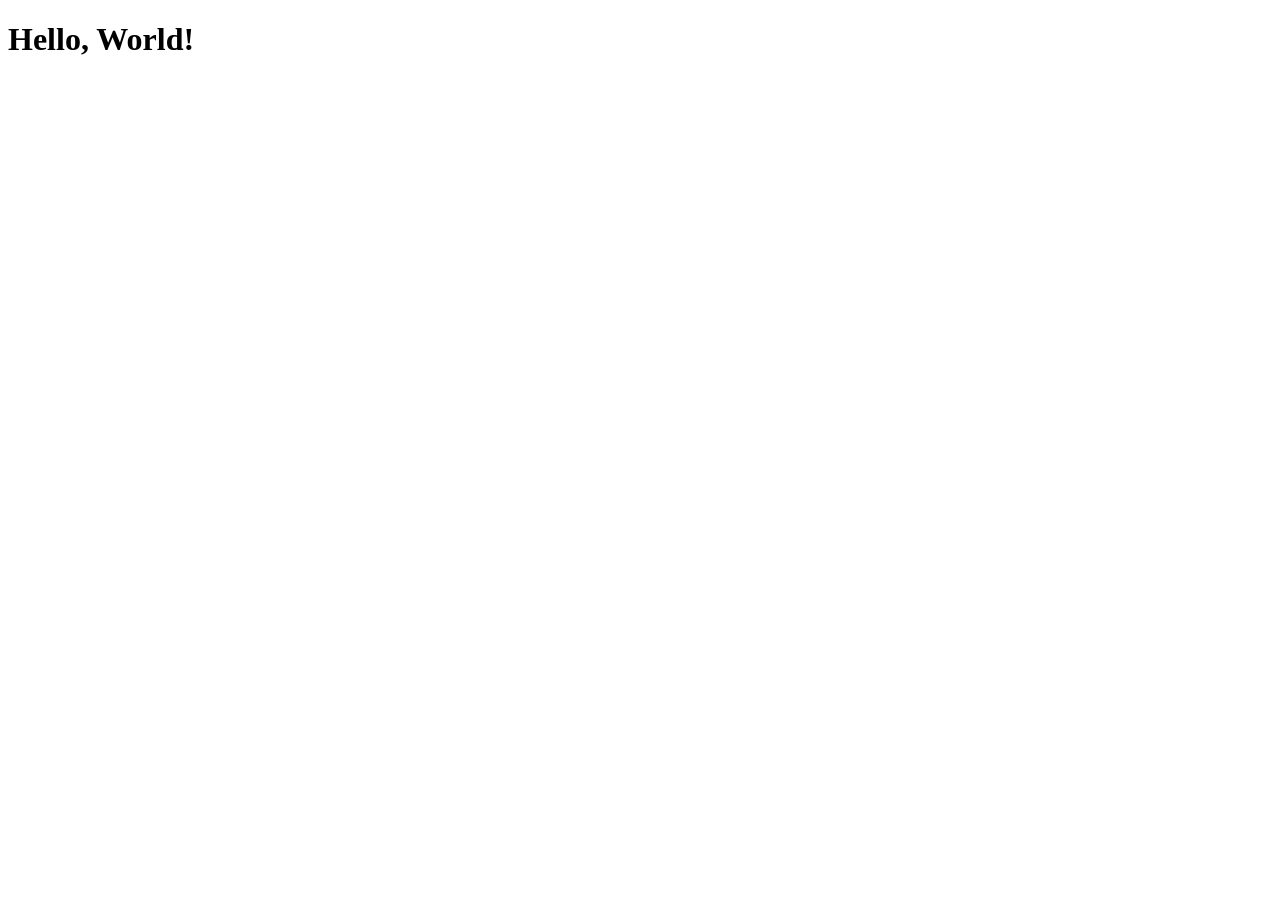
==== index.html @ 16a1fbdc "Create index.html" ====
<!DOCTYPE html>
<html lang="en">
<head>
    <meta charset="UTF-8">
    <meta name="viewport" content="width=device-width, initial-scale=1.0">
    <title>Hello World</title>
</head>
<body>
    <h1>Hello, World!</h1>
</body>
</html>
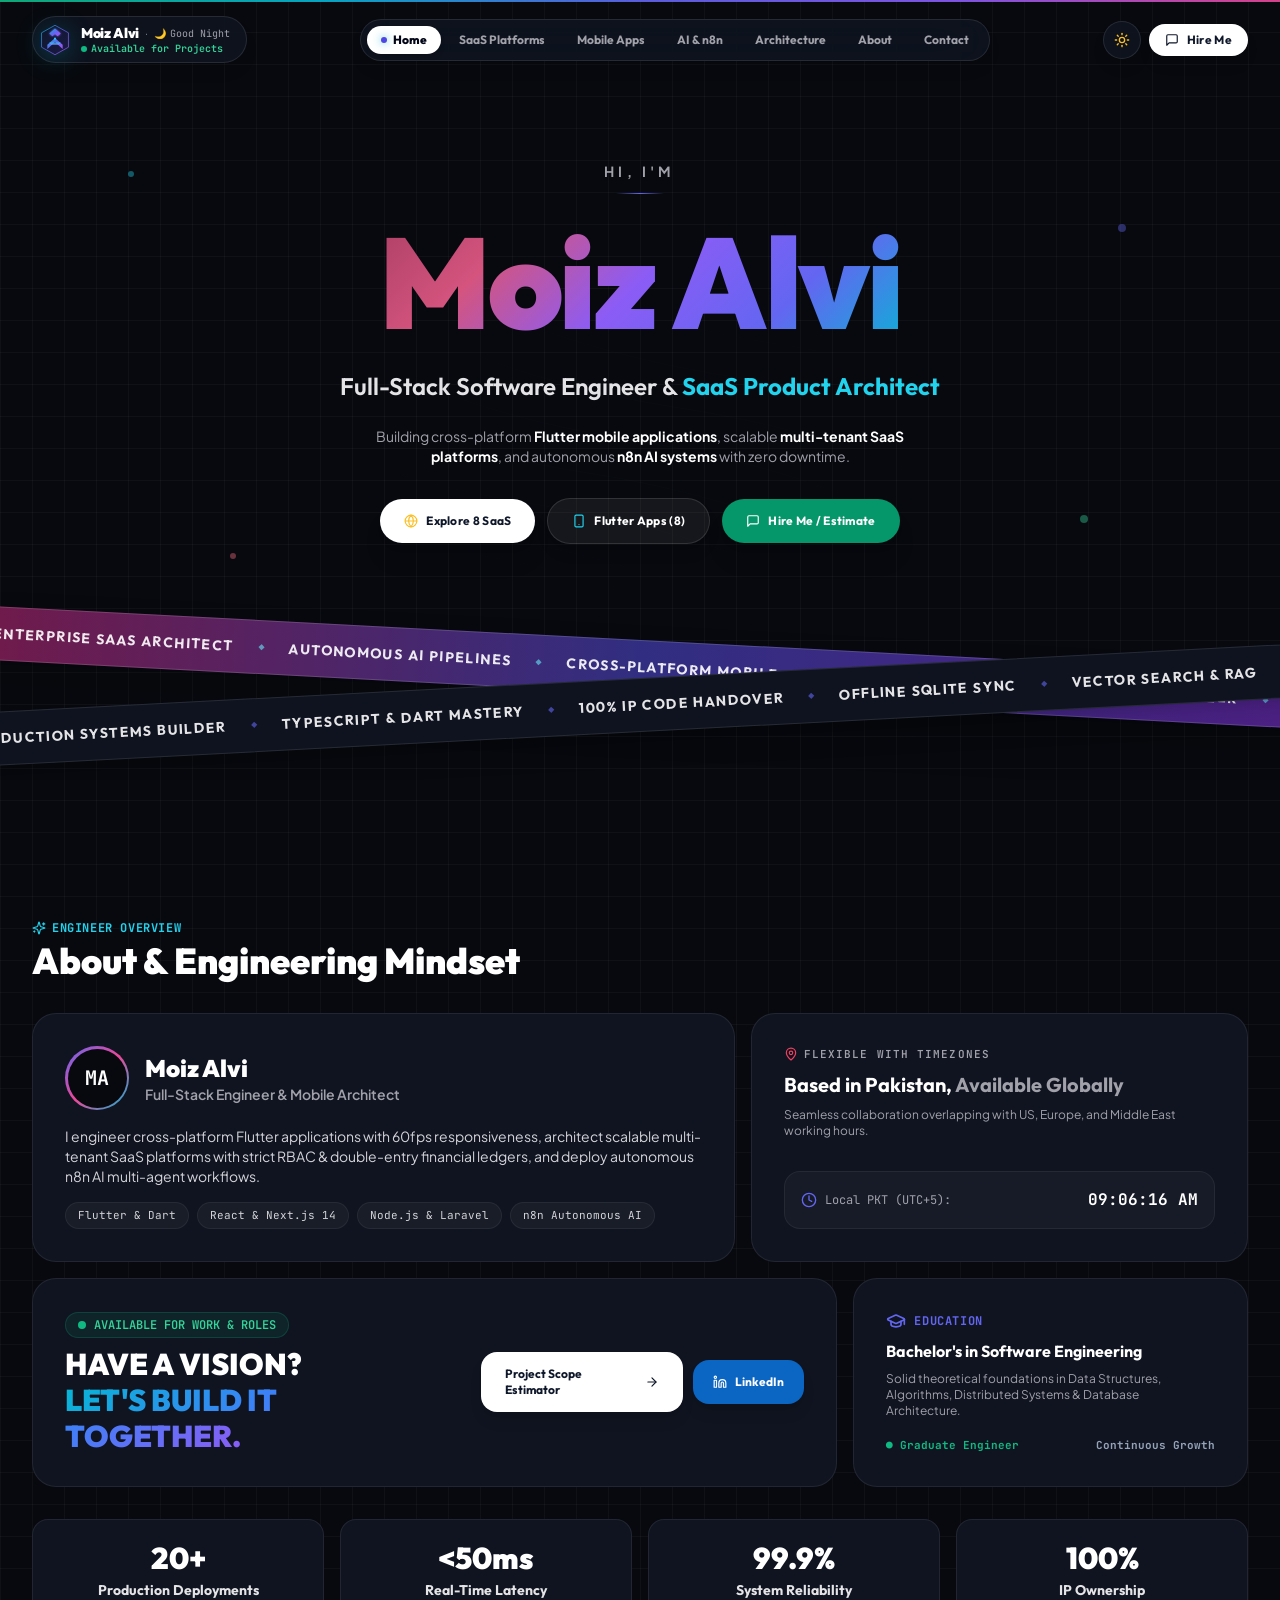
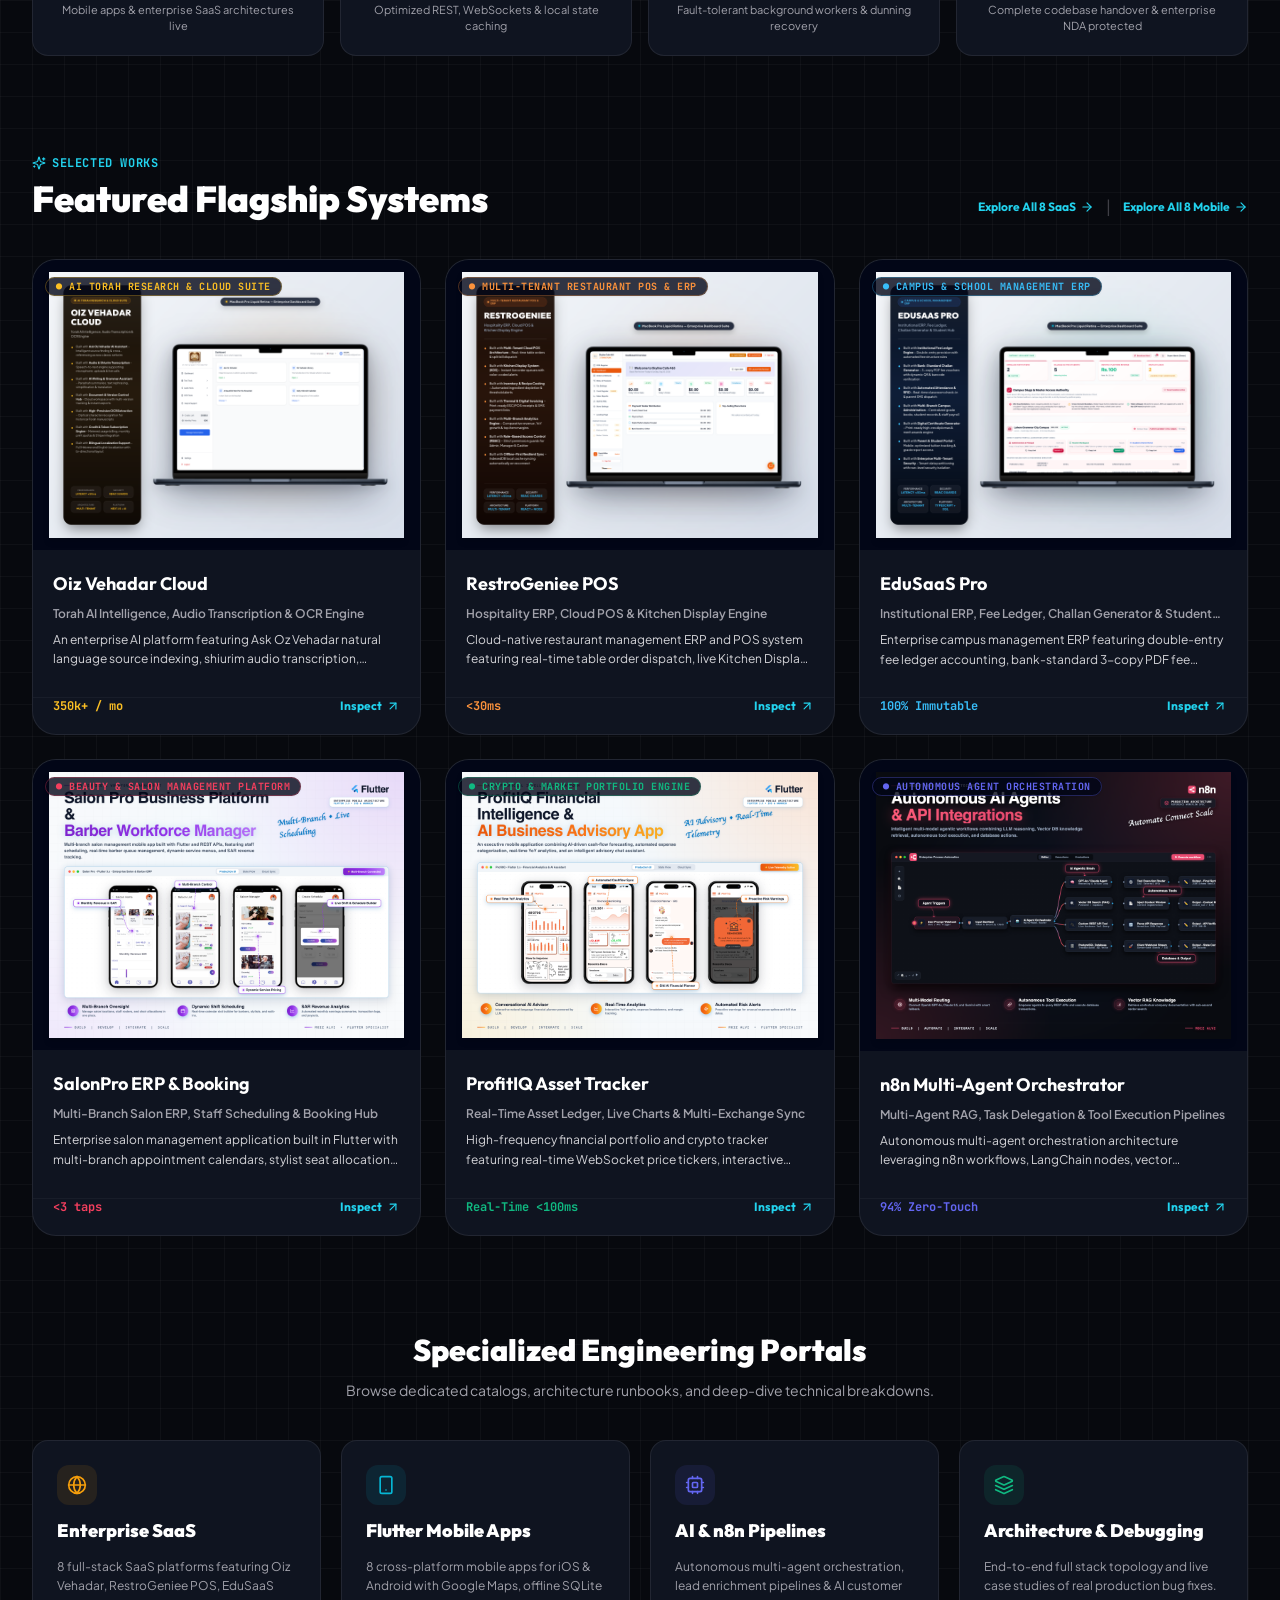
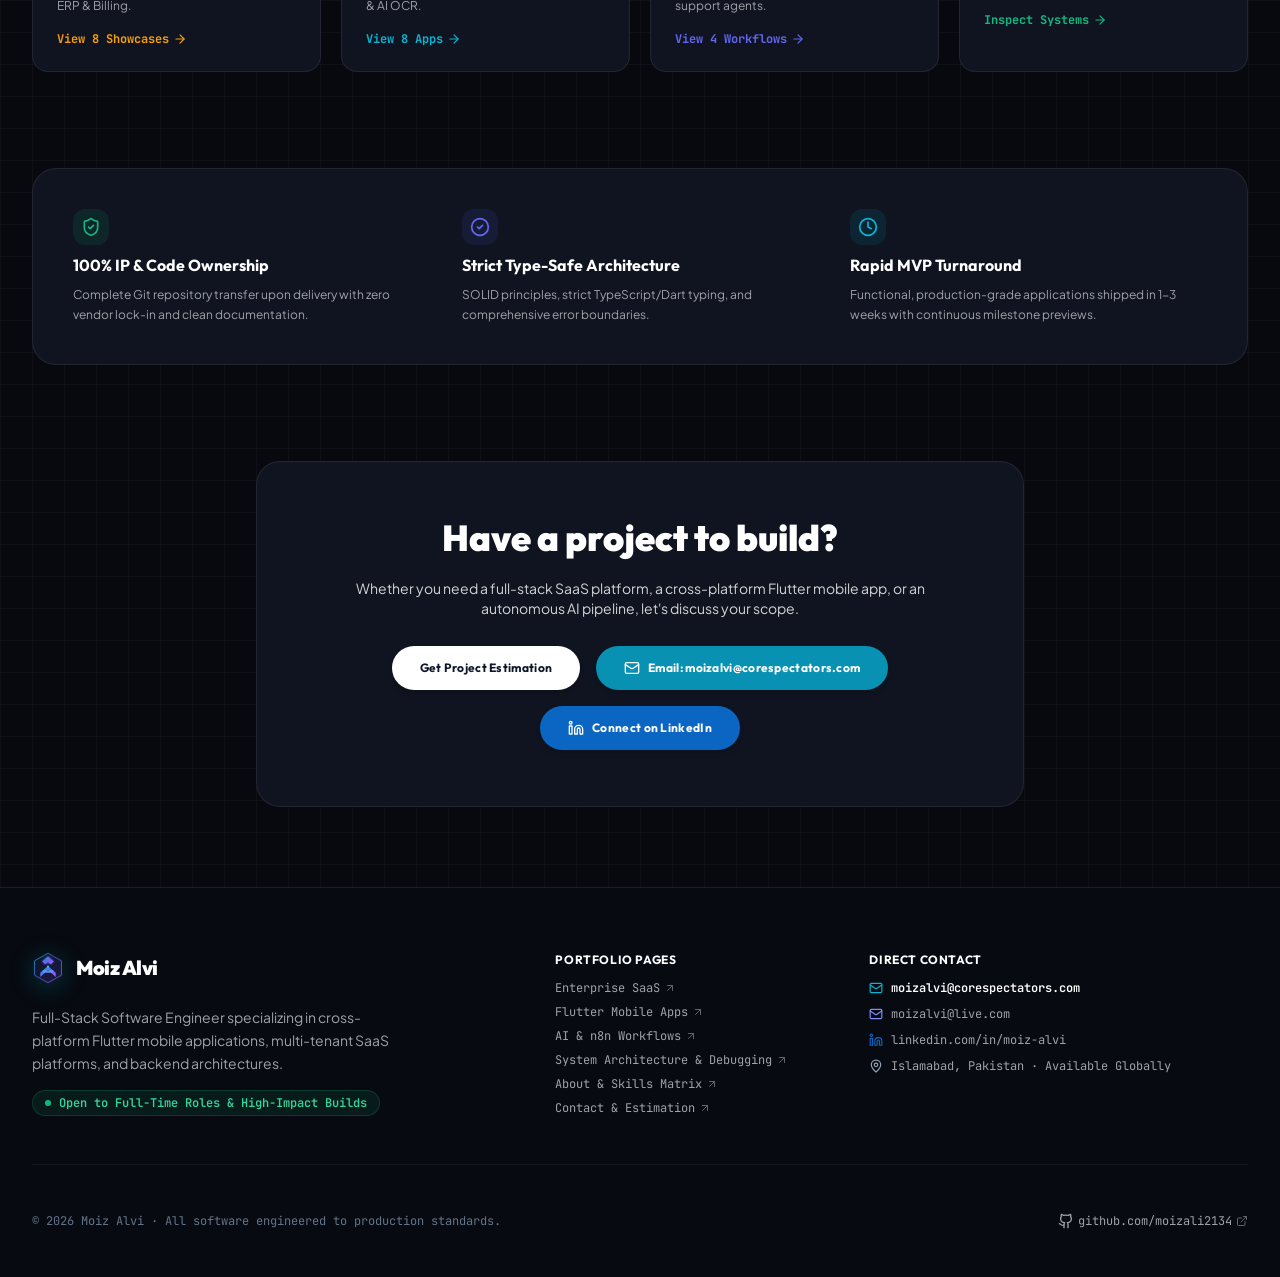
==== commit f0babe8e: "Add files via upload" ====
--- a/index.html
+++ b/index.html
@@ -1,11 +1,27 @@
 <!DOCTYPE html>
-<html lang="en">
-<head>
-    <meta charset="UTF-8">
-    <meta name="viewport" content="width=device-width, initial-scale=1.0">
-    <title>Hello World</title>
-</head>
-<body>
-    <h1>Hello, World!</h1>
-</body>
+<html lang="en" class="scroll-smooth dark">
+  <head>
+    <meta charset="UTF-8" />
+    <link rel="icon" type="image/svg+xml" href="/favicon.svg" />
+    <meta name="viewport" content="width=device-width, initial-scale=1.0" />
+    <title>Moiz Alvi | Full-Stack Software Engineer & SaaS Architect</title>
+    <meta name="description" content="Portfolio of Moiz Alvi - Full-Stack Software Engineer specializing in Flutter Mobile Apps, Enterprise SaaS Platforms, AI Workflow Automation (n8n), Backend APIs, and Cloud Infrastructure." />
+    <meta name="keywords" content="Moiz Alvi, Software Engineer, Flutter Developer, SaaS MVP Architect, Full Stack Developer, React, Node.js, PHP, Python, n8n Automation, Mobile App Developer" />
+    
+    <!-- Open Graph / Meta -->
+    <meta property="og:title" content="Moiz Alvi | Full-Stack Software Engineer & SaaS Architect" />
+    <meta property="og:description" content="Explore high-impact Mobile Apps (Flutter), Enterprise SaaS Platforms, and AI Autonomous Automation pipelines built with production precision." />
+    <meta property="og:type" content="website" />
+    <meta name="theme-color" content="#07090E" />
+
+    <!-- Google Fonts -->
+    <link rel="preconnect" href="https://fonts.googleapis.com">
+    <link rel="preconnect" href="https://fonts.gstatic.com" crossorigin>
+    <link href="https://fonts.googleapis.com/css2?family=Fira+Code:wght@400;500;600;700&family=Inter:wght@300;400;500;600;700;800&family=JetBrains+Mono:wght@400;500;600;700;800&family=Outfit:wght@500;600;700;800;900&family=Plus+Jakarta+Sans:wght@400;500;600;700;800;900&display=swap" rel="stylesheet">
+    <script type="module" crossorigin src="/assets/index-DcsoLvli.js"></script>
+    <link rel="stylesheet" crossorigin href="/assets/index-kCGsJyVf.css">
+  </head>
+  <body class="bg-slate-50 text-slate-900 dark:bg-[#07090E] dark:text-zinc-100 font-sans antialiased selection:bg-cyan-500 selection:text-white min-h-screen transition-colors duration-300">
+    <div id="root"></div>
+  </body>
 </html>
--- a/assets/index-kCGsJyVf.css
+++ b/assets/index-kCGsJyVf.css
@@ -0,0 +1 @@
+*,:before,:after{--tw-border-spacing-x: 0;--tw-border-spacing-y: 0;--tw-translate-x: 0;--tw-translate-y: 0;--tw-rotate: 0;--tw-skew-x: 0;--tw-skew-y: 0;--tw-scale-x: 1;--tw-scale-y: 1;--tw-pan-x: ;--tw-pan-y: ;--tw-pinch-zoom: ;--tw-scroll-snap-strictness: proximity;--tw-gradient-from-position: ;--tw-gradient-via-position: ;--tw-gradient-to-position: ;--tw-ordinal: ;--tw-slashed-zero: ;--tw-numeric-figure: ;--tw-numeric-spacing: ;--tw-numeric-fraction: ;--tw-ring-inset: ;--tw-ring-offset-width: 0px;--tw-ring-offset-color: #fff;--tw-ring-color: rgb(59 130 246 / .5);--tw-ring-offset-shadow: 0 0 #0000;--tw-ring-shadow: 0 0 #0000;--tw-shadow: 0 0 #0000;--tw-shadow-colored: 0 0 #0000;--tw-blur: ;--tw-brightness: ;--tw-contrast: ;--tw-grayscale: ;--tw-hue-rotate: ;--tw-invert: ;--tw-saturate: ;--tw-sepia: ;--tw-drop-shadow: ;--tw-backdrop-blur: ;--tw-backdrop-brightness: ;--tw-backdrop-contrast: ;--tw-backdrop-grayscale: ;--tw-backdrop-hue-rotate: ;--tw-backdrop-invert: ;--tw-backdrop-opacity: ;--tw-backdrop-saturate: ;--tw-backdrop-sepia: ;--tw-contain-size: ;--tw-contain-layout: ;--tw-contain-paint: ;--tw-contain-style: }::backdrop{--tw-border-spacing-x: 0;--tw-border-spacing-y: 0;--tw-translate-x: 0;--tw-translate-y: 0;--tw-rotate: 0;--tw-skew-x: 0;--tw-skew-y: 0;--tw-scale-x: 1;--tw-scale-y: 1;--tw-pan-x: ;--tw-pan-y: ;--tw-pinch-zoom: ;--tw-scroll-snap-strictness: proximity;--tw-gradient-from-position: ;--tw-gradient-via-position: ;--tw-gradient-to-position: ;--tw-ordinal: ;--tw-slashed-zero: ;--tw-numeric-figure: ;--tw-numeric-spacing: ;--tw-numeric-fraction: ;--tw-ring-inset: ;--tw-ring-offset-width: 0px;--tw-ring-offset-color: #fff;--tw-ring-color: rgb(59 130 246 / .5);--tw-ring-offset-shadow: 0 0 #0000;--tw-ring-shadow: 0 0 #0000;--tw-shadow: 0 0 #0000;--tw-shadow-colored: 0 0 #0000;--tw-blur: ;--tw-brightness: ;--tw-contrast: ;--tw-grayscale: ;--tw-hue-rotate: ;--tw-invert: ;--tw-saturate: ;--tw-sepia: ;--tw-drop-shadow: ;--tw-backdrop-blur: ;--tw-backdrop-brightness: ;--tw-backdrop-contrast: ;--tw-backdrop-grayscale: ;--tw-backdrop-hue-rotate: ;--tw-backdrop-invert: ;--tw-backdrop-opacity: ;--tw-backdrop-saturate: ;--tw-backdrop-sepia: ;--tw-contain-size: ;--tw-contain-layout: ;--tw-contain-paint: ;--tw-contain-style: }*,:before,:after{box-sizing:border-box;border-width:0;border-style:solid;border-color:#e5e7eb}:before,:after{--tw-content: ""}html,:host{line-height:1.5;-webkit-text-size-adjust:100%;-moz-tab-size:4;-o-tab-size:4;tab-size:4;font-family:Plus Jakarta Sans,Inter,system-ui,sans-serif;font-feature-settings:normal;font-variation-settings:normal;-webkit-tap-highlight-color:transparent}body{margin:0;line-height:inherit}hr{height:0;color:inherit;border-top-width:1px}abbr:where([title]){-webkit-text-decoration:underline dotted;text-decoration:underline dotted}h1,h2,h3,h4,h5,h6{font-size:inherit;font-weight:inherit}a{color:inherit;text-decoration:inherit}b,strong{font-weight:bolder}code,kbd,samp,pre{font-family:JetBrains Mono,Fira Code,Consolas,monospace;font-feature-settings:normal;font-variation-settings:normal;font-size:1em}small{font-size:80%}sub,sup{font-size:75%;line-height:0;position:relative;vertical-align:baseline}sub{bottom:-.25em}sup{top:-.5em}table{text-indent:0;border-color:inherit;border-collapse:collapse}button,input,optgroup,select,textarea{font-family:inherit;font-feature-settings:inherit;font-variation-settings:inherit;font-size:100%;font-weight:inherit;line-height:inherit;letter-spacing:inherit;color:inherit;margin:0;padding:0}button,select{text-transform:none}button,input:where([type=button]),input:where([type=reset]),input:where([type=submit]){-webkit-appearance:button;background-color:transparent;background-image:none}:-moz-focusring{outline:auto}:-moz-ui-invalid{box-shadow:none}progress{vertical-align:baseline}::-webkit-inner-spin-button,::-webkit-outer-spin-button{height:auto}[type=search]{-webkit-appearance:textfield;outline-offset:-2px}::-webkit-search-decoration{-webkit-appearance:none}::-webkit-file-upload-button{-webkit-appearance:button;font:inherit}summary{display:list-item}blockquote,dl,dd,h1,h2,h3,h4,h5,h6,hr,figure,p,pre{margin:0}fieldset{margin:0;padding:0}legend{padding:0}ol,ul,menu{list-style:none;margin:0;padding:0}dialog{padding:0}textarea{resize:vertical}input::-moz-placeholder,textarea::-moz-placeholder{opacity:1;color:#9ca3af}input::placeholder,textarea::placeholder{opacity:1;color:#9ca3af}button,[role=button]{cursor:pointer}:disabled{cursor:default}img,svg,video,canvas,audio,iframe,embed,object{display:block;vertical-align:middle}img,video{max-width:100%;height:auto}[hidden]:where(:not([hidden=until-found])){display:none}:root{--color-primary: #6366F1;--color-primary-rgb: 99, 102, 241;--color-accent-rose: #E11D48;--color-accent-cyan: #06B6D4;--color-card: #FFFFFF;--color-card-elevated: #F8FAFC;--color-border: rgba(15, 23, 42, .08);--color-text: #0F172A;--color-text-secondary: #64748B;--color-text-tertiary: #94A3B8}.dark{--color-primary: #818CF8;--color-primary-rgb: 129, 140, 248;--color-accent-rose: #FB7185;--color-accent-cyan: #38BDF8;--color-card: #0F1420;--color-card-elevated: #131929;--color-border: rgba(255, 255, 255, .08);--color-text: #F8FAFC;--color-text-secondary: #94A3B8;--color-text-tertiary: #64748B}body{overflow-x:hidden;--tw-bg-opacity: 1;background-color:rgb(7 9 14 / var(--tw-bg-opacity, 1));font-family:Plus Jakarta Sans,Inter,system-ui,sans-serif;--tw-text-opacity: 1;color:rgb(241 245 249 / var(--tw-text-opacity, 1));-webkit-font-smoothing:antialiased;-moz-osx-font-smoothing:grayscale}body *::-moz-selection{--tw-bg-opacity: 1;background-color:rgb(99 102 241 / var(--tw-bg-opacity, 1));--tw-text-opacity: 1;color:rgb(255 255 255 / var(--tw-text-opacity, 1))}body *::selection{--tw-bg-opacity: 1;background-color:rgb(99 102 241 / var(--tw-bg-opacity, 1));--tw-text-opacity: 1;color:rgb(255 255 255 / var(--tw-text-opacity, 1))}body::-moz-selection{--tw-bg-opacity: 1;background-color:rgb(99 102 241 / var(--tw-bg-opacity, 1));--tw-text-opacity: 1;color:rgb(255 255 255 / var(--tw-text-opacity, 1))}body::selection{--tw-bg-opacity: 1;background-color:rgb(99 102 241 / var(--tw-bg-opacity, 1));--tw-text-opacity: 1;color:rgb(255 255 255 / var(--tw-text-opacity, 1))}.pointer-events-none{pointer-events:none}.pointer-events-auto{pointer-events:auto}.fixed{position:fixed}.absolute{position:absolute}.relative{position:relative}.inset-0{top:0;right:0;bottom:0;left:0}.-bottom-2\.5{bottom:-.625rem}.-left-2{left:-.5rem}.-left-48{left:-12rem}.-right-2\.5{right:-.625rem}.-right-48{right:-12rem}.-top-2{top:-.5rem}.-top-24{top:-6rem}.bottom-0{bottom:0}.bottom-10{bottom:2.5rem}.bottom-20{bottom:5rem}.bottom-3\.5{bottom:.875rem}.bottom-4{bottom:1rem}.left-0{left:0}.left-1\/2{left:50%}.left-1\/3{left:33.333333%}.left-3{left:.75rem}.left-3\.5{left:.875rem}.right-0{right:0}.right-3\.5{right:.875rem}.right-4{right:1rem}.right-5{right:1.25rem}.top-0{top:0}.top-1\/2{top:50%}.top-1\/3{top:33.333333%}.top-1\/4{top:25%}.top-3{top:.75rem}.top-3\.5{top:.875rem}.top-5{top:1.25rem}.z-0{z-index:0}.z-10{z-index:10}.z-20{z-index:20}.z-30{z-index:30}.z-50{z-index:50}.z-\[9999\]{z-index:9999}.mx-auto{margin-left:auto;margin-right:auto}.my-0\.5{margin-top:.125rem;margin-bottom:.125rem}.my-auto{margin-top:auto;margin-bottom:auto}.-ml-\[20\%\]{margin-left:-20%}.-mt-0\.5{margin-top:-.125rem}.-mt-10{margin-top:-2.5rem}.-mt-4{margin-top:-1rem}.mb-0\.5{margin-bottom:.125rem}.mb-1{margin-bottom:.25rem}.mb-1\.5{margin-bottom:.375rem}.mb-10{margin-bottom:2.5rem}.mb-12{margin-bottom:3rem}.mb-14{margin-bottom:3.5rem}.mb-16{margin-bottom:4rem}.mb-2{margin-bottom:.5rem}.mb-3{margin-bottom:.75rem}.mb-4{margin-bottom:1rem}.mb-5{margin-bottom:1.25rem}.mb-6{margin-bottom:1.5rem}.mb-8{margin-bottom:2rem}.ml-1\.5{margin-left:.375rem}.ml-2{margin-left:.5rem}.ml-auto{margin-left:auto}.mt-0\.5{margin-top:.125rem}.mt-1{margin-top:.25rem}.mt-1\.5{margin-top:.375rem}.mt-12{margin-top:3rem}.mt-14{margin-top:3.5rem}.mt-16{margin-top:4rem}.mt-2{margin-top:.5rem}.mt-3{margin-top:.75rem}.mt-4{margin-top:1rem}.mt-6{margin-top:1.5rem}.mt-8{margin-top:2rem}.line-clamp-1{overflow:hidden;display:-webkit-box;-webkit-box-orient:vertical;-webkit-line-clamp:1}.line-clamp-2{overflow:hidden;display:-webkit-box;-webkit-box-orient:vertical;-webkit-line-clamp:2}.line-clamp-3{overflow:hidden;display:-webkit-box;-webkit-box-orient:vertical;-webkit-line-clamp:3}.block{display:block}.inline-block{display:inline-block}.flex{display:flex}.inline-flex{display:inline-flex}.table{display:table}.grid{display:grid}.hidden{display:none}.aspect-\[16\/10\]{aspect-ratio:16/10}.aspect-\[4\/3\]{aspect-ratio:4/3}.h-1\.5{height:.375rem}.h-10{height:2.5rem}.h-11{height:2.75rem}.h-12{height:3rem}.h-16{height:4rem}.h-2{height:.5rem}.h-2\.5{height:.625rem}.h-28{height:7rem}.h-3{height:.75rem}.h-3\.5{height:.875rem}.h-4{height:1rem}.h-5{height:1.25rem}.h-6{height:1.5rem}.h-8{height:2rem}.h-80{height:20rem}.h-9{height:2.25rem}.h-96{height:24rem}.h-\[1px\]{height:1px}.h-\[2\.5px\]{height:2.5px}.h-\[2px\]{height:2px}.h-\[3px\]{height:3px}.h-\[500px\]{height:500px}.h-\[700px\]{height:700px}.h-auto{height:auto}.h-full{height:100%}.h-px{height:1px}.max-h-\[460px\]{max-height:460px}.max-h-\[480px\]{max-height:480px}.max-h-\[90vh\]{max-height:90vh}.min-h-\[85vh\]{min-height:85vh}.min-h-\[90vh\]{min-height:90vh}.min-h-\[92vh\]{min-height:92vh}.min-h-screen{min-height:100vh}.w-1\.5{width:.375rem}.w-1\/2{width:50%}.w-10{width:2.5rem}.w-11{width:2.75rem}.w-12{width:3rem}.w-16{width:4rem}.w-2{width:.5rem}.w-2\.5{width:.625rem}.w-28{width:7rem}.w-3{width:.75rem}.w-3\.5{width:.875rem}.w-4{width:1rem}.w-5{width:1.25rem}.w-6{width:1.5rem}.w-8{width:2rem}.w-80{width:20rem}.w-9{width:2.25rem}.w-96{width:24rem}.w-\[140\%\]{width:140%}.w-\[1px\]{width:1px}.w-\[500px\]{width:500px}.w-\[700px\]{width:700px}.w-full{width:100%}.min-w-0{min-width:0px}.max-w-2xl{max-width:42rem}.max-w-3xl{max-width:48rem}.max-w-4xl{max-width:56rem}.max-w-5xl{max-width:64rem}.max-w-6xl{max-width:72rem}.max-w-7xl{max-width:80rem}.max-w-lg{max-width:32rem}.max-w-md{max-width:28rem}.max-w-sm{max-width:24rem}.max-w-xl{max-width:36rem}.flex-1{flex:1 1 0%}.shrink-0{flex-shrink:0}.origin-right{transform-origin:right}.-translate-x-1\/2{--tw-translate-x: -50%;transform:translate(var(--tw-translate-x),var(--tw-translate-y)) rotate(var(--tw-rotate)) skew(var(--tw-skew-x)) skewY(var(--tw-skew-y)) scaleX(var(--tw-scale-x)) scaleY(var(--tw-scale-y))}.-translate-y-1\/2{--tw-translate-y: -50%;transform:translate(var(--tw-translate-x),var(--tw-translate-y)) rotate(var(--tw-rotate)) skew(var(--tw-skew-x)) skewY(var(--tw-skew-y)) scaleX(var(--tw-scale-x)) scaleY(var(--tw-scale-y))}.-translate-y-full{--tw-translate-y: -100%;transform:translate(var(--tw-translate-x),var(--tw-translate-y)) rotate(var(--tw-rotate)) skew(var(--tw-skew-x)) skewY(var(--tw-skew-y)) scaleX(var(--tw-scale-x)) scaleY(var(--tw-scale-y))}.translate-x-1{--tw-translate-x: .25rem;transform:translate(var(--tw-translate-x),var(--tw-translate-y)) rotate(var(--tw-rotate)) skew(var(--tw-skew-x)) skewY(var(--tw-skew-y)) scaleX(var(--tw-scale-x)) scaleY(var(--tw-scale-y))}.translate-x-1\.5{--tw-translate-x: .375rem;transform:translate(var(--tw-translate-x),var(--tw-translate-y)) rotate(var(--tw-rotate)) skew(var(--tw-skew-x)) skewY(var(--tw-skew-y)) scaleX(var(--tw-scale-x)) scaleY(var(--tw-scale-y))}.translate-x-2{--tw-translate-x: .5rem;transform:translate(var(--tw-translate-x),var(--tw-translate-y)) rotate(var(--tw-rotate)) skew(var(--tw-skew-x)) skewY(var(--tw-skew-y)) scaleX(var(--tw-scale-x)) scaleY(var(--tw-scale-y))}.translate-y-0{--tw-translate-y: 0px;transform:translate(var(--tw-translate-x),var(--tw-translate-y)) rotate(var(--tw-rotate)) skew(var(--tw-skew-x)) skewY(var(--tw-skew-y)) scaleX(var(--tw-scale-x)) scaleY(var(--tw-scale-y))}.translate-y-2{--tw-translate-y: .5rem;transform:translate(var(--tw-translate-x),var(--tw-translate-y)) rotate(var(--tw-rotate)) skew(var(--tw-skew-x)) skewY(var(--tw-skew-y)) scaleX(var(--tw-scale-x)) scaleY(var(--tw-scale-y))}.-rotate-45{--tw-rotate: -45deg;transform:translate(var(--tw-translate-x),var(--tw-translate-y)) rotate(var(--tw-rotate)) skew(var(--tw-skew-x)) skewY(var(--tw-skew-y)) scaleX(var(--tw-scale-x)) scaleY(var(--tw-scale-y))}.-rotate-\[3deg\]{--tw-rotate: -3deg;transform:translate(var(--tw-translate-x),var(--tw-translate-y)) rotate(var(--tw-rotate)) skew(var(--tw-skew-x)) skewY(var(--tw-skew-y)) scaleX(var(--tw-scale-x)) scaleY(var(--tw-scale-y))}.rotate-45{--tw-rotate: 45deg;transform:translate(var(--tw-translate-x),var(--tw-translate-y)) rotate(var(--tw-rotate)) skew(var(--tw-skew-x)) skewY(var(--tw-skew-y)) scaleX(var(--tw-scale-x)) scaleY(var(--tw-scale-y))}.rotate-\[3deg\]{--tw-rotate: 3deg;transform:translate(var(--tw-translate-x),var(--tw-translate-y)) rotate(var(--tw-rotate)) skew(var(--tw-skew-x)) skewY(var(--tw-skew-y)) scaleX(var(--tw-scale-x)) scaleY(var(--tw-scale-y))}.-skew-x-12{--tw-skew-x: -12deg;transform:translate(var(--tw-translate-x),var(--tw-translate-y)) rotate(var(--tw-rotate)) skew(var(--tw-skew-x)) skewY(var(--tw-skew-y)) scaleX(var(--tw-scale-x)) scaleY(var(--tw-scale-y))}.scale-105{--tw-scale-x: 1.05;--tw-scale-y: 1.05;transform:translate(var(--tw-translate-x),var(--tw-translate-y)) rotate(var(--tw-rotate)) skew(var(--tw-skew-x)) skewY(var(--tw-skew-y)) scaleX(var(--tw-scale-x)) scaleY(var(--tw-scale-y))}.transform{transform:translate(var(--tw-translate-x),var(--tw-translate-y)) rotate(var(--tw-rotate)) skew(var(--tw-skew-x)) skewY(var(--tw-skew-y)) scaleX(var(--tw-scale-x)) scaleY(var(--tw-scale-y))}@keyframes float-slow{0%,to{transform:translateY(0) rotate(0)}50%{transform:translateY(-14px) rotate(1.5deg)}}.animate-float-slow{animation:float-slow 7s ease-in-out infinite}@keyframes ping{75%,to{transform:scale(2);opacity:0}}.animate-ping{animation:ping 1s cubic-bezier(0,0,.2,1) infinite}@keyframes pulse{50%{opacity:.5}}.animate-pulse{animation:pulse 2s cubic-bezier(.4,0,.6,1) infinite}@keyframes pulse-glow{0%{box-shadow:0 0 20px #06b6d426}to{box-shadow:0 0 45px #6366f173}}.animate-pulse-glow{animation:pulse-glow 4s infinite alternate}@keyframes spin{to{transform:rotate(360deg)}}.animate-spin{animation:spin 1s linear infinite}.cursor-pointer{cursor:pointer}.select-none{-webkit-user-select:none;-moz-user-select:none;user-select:none}.resize-none{resize:none}.grid-cols-1{grid-template-columns:repeat(1,minmax(0,1fr))}.grid-cols-2{grid-template-columns:repeat(2,minmax(0,1fr))}.grid-cols-3{grid-template-columns:repeat(3,minmax(0,1fr))}.flex-col{flex-direction:column}.flex-wrap{flex-wrap:wrap}.items-start{align-items:flex-start}.items-center{align-items:center}.items-stretch{align-items:stretch}.justify-center{justify-content:center}.justify-between{justify-content:space-between}.gap-1{gap:.25rem}.gap-1\.5{gap:.375rem}.gap-10{gap:2.5rem}.gap-12{gap:3rem}.gap-2{gap:.5rem}.gap-2\.5{gap:.625rem}.gap-3{gap:.75rem}.gap-3\.5{gap:.875rem}.gap-4{gap:1rem}.gap-5{gap:1.25rem}.gap-6{gap:1.5rem}.gap-8{gap:2rem}.space-y-1>:not([hidden])~:not([hidden]){--tw-space-y-reverse: 0;margin-top:calc(.25rem * calc(1 - var(--tw-space-y-reverse)));margin-bottom:calc(.25rem * var(--tw-space-y-reverse))}.space-y-1\.5>:not([hidden])~:not([hidden]){--tw-space-y-reverse: 0;margin-top:calc(.375rem * calc(1 - var(--tw-space-y-reverse)));margin-bottom:calc(.375rem * var(--tw-space-y-reverse))}.space-y-12>:not([hidden])~:not([hidden]){--tw-space-y-reverse: 0;margin-top:calc(3rem * calc(1 - var(--tw-space-y-reverse)));margin-bottom:calc(3rem * var(--tw-space-y-reverse))}.space-y-16>:not([hidden])~:not([hidden]){--tw-space-y-reverse: 0;margin-top:calc(4rem * calc(1 - var(--tw-space-y-reverse)));margin-bottom:calc(4rem * var(--tw-space-y-reverse))}.space-y-2>:not([hidden])~:not([hidden]){--tw-space-y-reverse: 0;margin-top:calc(.5rem * calc(1 - var(--tw-space-y-reverse)));margin-bottom:calc(.5rem * var(--tw-space-y-reverse))}.space-y-2\.5>:not([hidden])~:not([hidden]){--tw-space-y-reverse: 0;margin-top:calc(.625rem * calc(1 - var(--tw-space-y-reverse)));margin-bottom:calc(.625rem * var(--tw-space-y-reverse))}.space-y-20>:not([hidden])~:not([hidden]){--tw-space-y-reverse: 0;margin-top:calc(5rem * calc(1 - var(--tw-space-y-reverse)));margin-bottom:calc(5rem * var(--tw-space-y-reverse))}.space-y-24>:not([hidden])~:not([hidden]){--tw-space-y-reverse: 0;margin-top:calc(6rem * calc(1 - var(--tw-space-y-reverse)));margin-bottom:calc(6rem * var(--tw-space-y-reverse))}.space-y-3>:not([hidden])~:not([hidden]){--tw-space-y-reverse: 0;margin-top:calc(.75rem * calc(1 - var(--tw-space-y-reverse)));margin-bottom:calc(.75rem * var(--tw-space-y-reverse))}.space-y-3\.5>:not([hidden])~:not([hidden]){--tw-space-y-reverse: 0;margin-top:calc(.875rem * calc(1 - var(--tw-space-y-reverse)));margin-bottom:calc(.875rem * var(--tw-space-y-reverse))}.space-y-4>:not([hidden])~:not([hidden]){--tw-space-y-reverse: 0;margin-top:calc(1rem * calc(1 - var(--tw-space-y-reverse)));margin-bottom:calc(1rem * var(--tw-space-y-reverse))}.space-y-5>:not([hidden])~:not([hidden]){--tw-space-y-reverse: 0;margin-top:calc(1.25rem * calc(1 - var(--tw-space-y-reverse)));margin-bottom:calc(1.25rem * var(--tw-space-y-reverse))}.space-y-6>:not([hidden])~:not([hidden]){--tw-space-y-reverse: 0;margin-top:calc(1.5rem * calc(1 - var(--tw-space-y-reverse)));margin-bottom:calc(1.5rem * var(--tw-space-y-reverse))}.space-y-7>:not([hidden])~:not([hidden]){--tw-space-y-reverse: 0;margin-top:calc(1.75rem * calc(1 - var(--tw-space-y-reverse)));margin-bottom:calc(1.75rem * var(--tw-space-y-reverse))}.space-y-8>:not([hidden])~:not([hidden]){--tw-space-y-reverse: 0;margin-top:calc(2rem * calc(1 - var(--tw-space-y-reverse)));margin-bottom:calc(2rem * var(--tw-space-y-reverse))}.self-start{align-self:flex-start}.self-end{align-self:flex-end}.overflow-hidden{overflow:hidden}.overflow-x-auto{overflow-x:auto}.overflow-y-auto{overflow-y:auto}.scroll-smooth{scroll-behavior:smooth}.truncate{overflow:hidden;text-overflow:ellipsis;white-space:nowrap}.whitespace-nowrap{white-space:nowrap}.rounded{border-radius:.25rem}.rounded-2xl{border-radius:1rem}.rounded-3xl{border-radius:1.5rem}.rounded-full{border-radius:9999px}.rounded-lg{border-radius:.5rem}.rounded-md{border-radius:.375rem}.rounded-xl{border-radius:.75rem}.border{border-width:1px}.border-2{border-width:2px}.border-y{border-top-width:1px;border-bottom-width:1px}.border-b{border-bottom-width:1px}.border-l-4{border-left-width:4px}.border-t{border-top-width:1px}.border-t-4{border-top-width:4px}.border-\[\#0A66C2\]\/20{border-color:#0a66c233}.border-amber-200{--tw-border-opacity: 1;border-color:rgb(253 230 138 / var(--tw-border-opacity, 1))}.border-amber-500{--tw-border-opacity: 1;border-color:rgb(245 158 11 / var(--tw-border-opacity, 1))}.border-amber-500\/20{border-color:#f59e0b33}.border-amber-500\/30{border-color:#f59e0b4d}.border-blue-500\/40{border-color:#3b82f666}.border-cyan-300{--tw-border-opacity: 1;border-color:rgb(103 232 249 / var(--tw-border-opacity, 1))}.border-cyan-400{--tw-border-opacity: 1;border-color:rgb(34 211 238 / var(--tw-border-opacity, 1))}.border-cyan-400\/50{border-color:#22d3ee80}.border-cyan-400\/60{border-color:#22d3ee99}.border-cyan-500{--tw-border-opacity: 1;border-color:rgb(6 182 212 / var(--tw-border-opacity, 1))}.border-cyan-500\/20{border-color:#06b6d433}.border-cyan-500\/30{border-color:#06b6d44d}.border-cyan-500\/40{border-color:#06b6d466}.border-cyan-500\/50{border-color:#06b6d480}.border-cyan-600\/50{border-color:#0891b280}.border-emerald-200{--tw-border-opacity: 1;border-color:rgb(167 243 208 / var(--tw-border-opacity, 1))}.border-emerald-200\/80{border-color:#a7f3d0cc}.border-emerald-300{--tw-border-opacity: 1;border-color:rgb(110 231 183 / var(--tw-border-opacity, 1))}.border-emerald-300\/80{border-color:#6ee7b7cc}.border-emerald-500{--tw-border-opacity: 1;border-color:rgb(16 185 129 / var(--tw-border-opacity, 1))}.border-emerald-500\/20{border-color:#10b98133}.border-emerald-500\/25{border-color:#10b98140}.border-emerald-500\/30{border-color:#10b9814d}.border-emerald-500\/40{border-color:#10b98166}.border-gray-800{--tw-border-opacity: 1;border-color:rgb(31 41 55 / var(--tw-border-opacity, 1))}.border-gray-800\/60{border-color:#1f293799}.border-gray-800\/80{border-color:#1f2937cc}.border-indigo-100{--tw-border-opacity: 1;border-color:rgb(224 231 255 / var(--tw-border-opacity, 1))}.border-indigo-200{--tw-border-opacity: 1;border-color:rgb(199 210 254 / var(--tw-border-opacity, 1))}.border-indigo-200\/80{border-color:#c7d2fecc}.border-indigo-500{--tw-border-opacity: 1;border-color:rgb(99 102 241 / var(--tw-border-opacity, 1))}.border-indigo-500\/20{border-color:#6366f133}.border-indigo-500\/30{border-color:#6366f14d}.border-indigo-500\/60{border-color:#6366f199}.border-indigo-600{--tw-border-opacity: 1;border-color:rgb(79 70 229 / var(--tw-border-opacity, 1))}.border-purple-500\/30{border-color:#a855f74d}.border-purple-500\/40{border-color:#a855f766}.border-purple-800{--tw-border-opacity: 1;border-color:rgb(107 33 168 / var(--tw-border-opacity, 1))}.border-red-200{--tw-border-opacity: 1;border-color:rgb(254 202 202 / var(--tw-border-opacity, 1))}.border-rose-500{--tw-border-opacity: 1;border-color:rgb(244 63 94 / var(--tw-border-opacity, 1))}.border-rose-500\/20{border-color:#f43f5e33}.border-rose-500\/25{border-color:#f43f5e40}.border-rose-500\/30{border-color:#f43f5e4d}.border-slate-100{--tw-border-opacity: 1;border-color:rgb(241 245 249 / var(--tw-border-opacity, 1))}.border-slate-200{--tw-border-opacity: 1;border-color:rgb(226 232 240 / var(--tw-border-opacity, 1))}.border-slate-200\/60{border-color:#e2e8f099}.border-slate-200\/80{border-color:#e2e8f0cc}.border-slate-200\/90{border-color:#e2e8f0e6}.border-slate-300{--tw-border-opacity: 1;border-color:rgb(203 213 225 / var(--tw-border-opacity, 1))}.border-slate-300\/80{border-color:#cbd5e1cc}.border-slate-700{--tw-border-opacity: 1;border-color:rgb(51 65 85 / var(--tw-border-opacity, 1))}.border-slate-700\/60{border-color:#33415599}.border-transparent{border-color:transparent}.border-white{--tw-border-opacity: 1;border-color:rgb(255 255 255 / var(--tw-border-opacity, 1))}.border-white\/15{border-color:#ffffff26}.border-white\/20{border-color:#fff3}.border-white\/\[0\.06\]{border-color:#ffffff0f}.border-white\/\[0\.08\]{border-color:#ffffff14}.border-white\/\[0\.1\]{border-color:#ffffff1a}.border-zinc-800{--tw-border-opacity: 1;border-color:rgb(39 39 42 / var(--tw-border-opacity, 1))}.border-l-indigo-600{--tw-border-opacity: 1;border-left-color:rgb(79 70 229 / var(--tw-border-opacity, 1))}.border-t-transparent{border-top-color:transparent}.bg-\[\#06080E\]{--tw-bg-opacity: 1;background-color:rgb(6 8 14 / var(--tw-bg-opacity, 1))}.bg-\[\#080B14\]\/90{background-color:#080b14e6}.bg-\[\#0A0E1A\]{--tw-bg-opacity: 1;background-color:rgb(10 14 26 / var(--tw-bg-opacity, 1))}.bg-\[\#0A66C2\]{--tw-bg-opacity: 1;background-color:rgb(10 102 194 / var(--tw-bg-opacity, 1))}.bg-\[\#0A66C2\]\/10{background-color:#0a66c21a}.bg-\[\#0b0f19\]{--tw-bg-opacity: 1;background-color:rgb(11 15 25 / var(--tw-bg-opacity, 1))}.bg-\[\#0b0f19\]\/90{background-color:#0b0f19e6}.bg-\[\#0b0f19\]\/95{background-color:#0b0f19f2}.bg-\[\#F8FAFC\]{--tw-bg-opacity: 1;background-color:rgb(248 250 252 / var(--tw-bg-opacity, 1))}.bg-amber-400{--tw-bg-opacity: 1;background-color:rgb(251 191 36 / var(--tw-bg-opacity, 1))}.bg-amber-50{--tw-bg-opacity: 1;background-color:rgb(255 251 235 / var(--tw-bg-opacity, 1))}.bg-amber-500\/10{background-color:#f59e0b1a}.bg-amber-500\/80{background-color:#f59e0bcc}.bg-amber-950\/60{background-color:#451a0399}.bg-blue-500\/20{background-color:#3b82f633}.bg-cyan-100{--tw-bg-opacity: 1;background-color:rgb(207 250 254 / var(--tw-bg-opacity, 1))}.bg-cyan-400{--tw-bg-opacity: 1;background-color:rgb(34 211 238 / var(--tw-bg-opacity, 1))}.bg-cyan-400\/40{background-color:#22d3ee66}.bg-cyan-400\/60{background-color:#22d3ee99}.bg-cyan-50{--tw-bg-opacity: 1;background-color:rgb(236 254 255 / var(--tw-bg-opacity, 1))}.bg-cyan-50\/90{background-color:#ecfeffe6}.bg-cyan-500{--tw-bg-opacity: 1;background-color:rgb(6 182 212 / var(--tw-bg-opacity, 1))}.bg-cyan-500\/10{background-color:#06b6d41a}.bg-cyan-500\/15{background-color:#06b6d426}.bg-cyan-500\/20{background-color:#06b6d433}.bg-cyan-600{--tw-bg-opacity: 1;background-color:rgb(8 145 178 / var(--tw-bg-opacity, 1))}.bg-cyan-950\/60{background-color:#08334499}.bg-emerald-100{--tw-bg-opacity: 1;background-color:rgb(209 250 229 / var(--tw-bg-opacity, 1))}.bg-emerald-400{--tw-bg-opacity: 1;background-color:rgb(52 211 153 / var(--tw-bg-opacity, 1))}.bg-emerald-400\/40{background-color:#34d39966}.bg-emerald-50{--tw-bg-opacity: 1;background-color:rgb(236 253 245 / var(--tw-bg-opacity, 1))}.bg-emerald-50\/5{background-color:#ecfdf50d}.bg-emerald-50\/60{background-color:#ecfdf599}.bg-emerald-500{--tw-bg-opacity: 1;background-color:rgb(16 185 129 / var(--tw-bg-opacity, 1))}.bg-emerald-500\/10{background-color:#10b9811a}.bg-emerald-500\/15{background-color:#10b98126}.bg-emerald-500\/80{background-color:#10b981cc}.bg-emerald-600{--tw-bg-opacity: 1;background-color:rgb(5 150 105 / var(--tw-bg-opacity, 1))}.bg-emerald-950\/60{background-color:#022c2299}.bg-gray-900{--tw-bg-opacity: 1;background-color:rgb(17 24 39 / var(--tw-bg-opacity, 1))}.bg-gray-950{--tw-bg-opacity: 1;background-color:rgb(3 7 18 / var(--tw-bg-opacity, 1))}.bg-indigo-400{--tw-bg-opacity: 1;background-color:rgb(129 140 248 / var(--tw-bg-opacity, 1))}.bg-indigo-50{--tw-bg-opacity: 1;background-color:rgb(238 242 255 / var(--tw-bg-opacity, 1))}.bg-indigo-500{--tw-bg-opacity: 1;background-color:rgb(99 102 241 / var(--tw-bg-opacity, 1))}.bg-indigo-500\/10{background-color:#6366f11a}.bg-indigo-500\/15{background-color:#6366f126}.bg-indigo-500\/40{background-color:#6366f166}.bg-indigo-600{--tw-bg-opacity: 1;background-color:rgb(79 70 229 / var(--tw-bg-opacity, 1))}.bg-purple-400{--tw-bg-opacity: 1;background-color:rgb(192 132 252 / var(--tw-bg-opacity, 1))}.bg-purple-50{--tw-bg-opacity: 1;background-color:rgb(250 245 255 / var(--tw-bg-opacity, 1))}.bg-purple-500\/10{background-color:#a855f71a}.bg-purple-500\/20{background-color:#a855f733}.bg-purple-600{--tw-bg-opacity: 1;background-color:rgb(147 51 234 / var(--tw-bg-opacity, 1))}.bg-purple-950\/60{background-color:#3b076499}.bg-purple-950\/80{background-color:#3b0764cc}.bg-red-100{--tw-bg-opacity: 1;background-color:rgb(254 226 226 / var(--tw-bg-opacity, 1))}.bg-red-50{--tw-bg-opacity: 1;background-color:rgb(254 242 242 / var(--tw-bg-opacity, 1))}.bg-rose-400\/40{background-color:#fb718566}.bg-rose-500\/10{background-color:#f43f5e1a}.bg-rose-500\/80{background-color:#f43f5ecc}.bg-slate-100{--tw-bg-opacity: 1;background-color:rgb(241 245 249 / var(--tw-bg-opacity, 1))}.bg-slate-100\/50{background-color:#f1f5f980}.bg-slate-100\/60{background-color:#f1f5f999}.bg-slate-100\/70{background-color:#f1f5f9b3}.bg-slate-100\/90{background-color:#f1f5f9e6}.bg-slate-200{--tw-bg-opacity: 1;background-color:rgb(226 232 240 / var(--tw-bg-opacity, 1))}.bg-slate-200\/80{background-color:#e2e8f0cc}.bg-slate-50{--tw-bg-opacity: 1;background-color:rgb(248 250 252 / var(--tw-bg-opacity, 1))}.bg-slate-50\/50{background-color:#f8fafc80}.bg-slate-50\/70{background-color:#f8fafcb3}.bg-slate-800{--tw-bg-opacity: 1;background-color:rgb(30 41 59 / var(--tw-bg-opacity, 1))}.bg-slate-900{--tw-bg-opacity: 1;background-color:rgb(15 23 42 / var(--tw-bg-opacity, 1))}.bg-slate-900\/40{background-color:#0f172a66}.bg-slate-900\/60{background-color:#0f172a99}.bg-slate-900\/90{background-color:#0f172ae6}.bg-slate-950{--tw-bg-opacity: 1;background-color:rgb(2 6 23 / var(--tw-bg-opacity, 1))}.bg-slate-950\/60{background-color:#02061799}.bg-slate-950\/70{background-color:#020617b3}.bg-slate-950\/80{background-color:#020617cc}.bg-slate-950\/85{background-color:#020617d9}.bg-white{--tw-bg-opacity: 1;background-color:rgb(255 255 255 / var(--tw-bg-opacity, 1))}.bg-white\/60{background-color:#fff9}.bg-white\/80{background-color:#fffc}.bg-white\/85{background-color:#ffffffd9}.bg-white\/90{background-color:#ffffffe6}.bg-white\/95{background-color:#fffffff2}.bg-white\/\[0\.06\]{background-color:#ffffff0f}.bg-gradient-to-b{background-image:linear-gradient(to bottom,var(--tw-gradient-stops))}.bg-gradient-to-r{background-image:linear-gradient(to right,var(--tw-gradient-stops))}.bg-gradient-to-tr{background-image:linear-gradient(to top right,var(--tw-gradient-stops))}.from-amber-500{--tw-gradient-from: #f59e0b var(--tw-gradient-from-position);--tw-gradient-to: rgb(245 158 11 / 0) var(--tw-gradient-to-position);--tw-gradient-stops: var(--tw-gradient-from), var(--tw-gradient-to)}.from-cyan-500{--tw-gradient-from: #06b6d4 var(--tw-gradient-from-position);--tw-gradient-to: rgb(6 182 212 / 0) var(--tw-gradient-to-position);--tw-gradient-stops: var(--tw-gradient-from), var(--tw-gradient-to)}.from-emerald-600{--tw-gradient-from: #059669 var(--tw-gradient-from-position);--tw-gradient-to: rgb(5 150 105 / 0) var(--tw-gradient-to-position);--tw-gradient-stops: var(--tw-gradient-from), var(--tw-gradient-to)}.from-indigo-200\/40{--tw-gradient-from: rgb(199 210 254 / .4) var(--tw-gradient-from-position);--tw-gradient-to: rgb(199 210 254 / 0) var(--tw-gradient-to-position);--tw-gradient-stops: var(--tw-gradient-from), var(--tw-gradient-to)}.from-indigo-500{--tw-gradient-from: #6366f1 var(--tw-gradient-from-position);--tw-gradient-to: rgb(99 102 241 / 0) var(--tw-gradient-to-position);--tw-gradient-stops: var(--tw-gradient-from), var(--tw-gradient-to)}.from-indigo-600{--tw-gradient-from: #4f46e5 var(--tw-gradient-from-position);--tw-gradient-to: rgb(79 70 229 / 0) var(--tw-gradient-to-position);--tw-gradient-stops: var(--tw-gradient-from), var(--tw-gradient-to)}.from-indigo-600\/15{--tw-gradient-from: rgb(79 70 229 / .15) var(--tw-gradient-from-position);--tw-gradient-to: rgb(79 70 229 / 0) var(--tw-gradient-to-position);--tw-gradient-stops: var(--tw-gradient-from), var(--tw-gradient-to)}.from-purple-500{--tw-gradient-from: #a855f7 var(--tw-gradient-from-position);--tw-gradient-to: rgb(168 85 247 / 0) var(--tw-gradient-to-position);--tw-gradient-stops: var(--tw-gradient-from), var(--tw-gradient-to)}.from-rose-900{--tw-gradient-from: #881337 var(--tw-gradient-from-position);--tw-gradient-to: rgb(136 19 55 / 0) var(--tw-gradient-to-position);--tw-gradient-stops: var(--tw-gradient-from), var(--tw-gradient-to)}.from-transparent{--tw-gradient-from: transparent var(--tw-gradient-from-position);--tw-gradient-to: rgb(0 0 0 / 0) var(--tw-gradient-to-position);--tw-gradient-stops: var(--tw-gradient-from), var(--tw-gradient-to)}.via-blue-600{--tw-gradient-to: rgb(37 99 235 / 0) var(--tw-gradient-to-position);--tw-gradient-stops: var(--tw-gradient-from), #2563eb var(--tw-gradient-via-position), var(--tw-gradient-to)}.via-cyan-400{--tw-gradient-to: rgb(34 211 238 / 0) var(--tw-gradient-to-position);--tw-gradient-stops: var(--tw-gradient-from), #22d3ee var(--tw-gradient-via-position), var(--tw-gradient-to)}.via-cyan-400\/20{--tw-gradient-to: rgb(34 211 238 / 0) var(--tw-gradient-to-position);--tw-gradient-stops: var(--tw-gradient-from), rgb(34 211 238 / .2) var(--tw-gradient-via-position), var(--tw-gradient-to)}.via-cyan-600\/15{--tw-gradient-to: rgb(8 145 178 / 0) var(--tw-gradient-to-position);--tw-gradient-stops: var(--tw-gradient-from), rgb(8 145 178 / .15) var(--tw-gradient-via-position), var(--tw-gradient-to)}.via-indigo-500{--tw-gradient-to: rgb(99 102 241 / 0) var(--tw-gradient-to-position);--tw-gradient-stops: var(--tw-gradient-from), #6366f1 var(--tw-gradient-via-position), var(--tw-gradient-to)}.via-indigo-900{--tw-gradient-to: rgb(49 46 129 / 0) var(--tw-gradient-to-position);--tw-gradient-stops: var(--tw-gradient-from), #312e81 var(--tw-gradient-via-position), var(--tw-gradient-to)}.via-rose-600\/10{--tw-gradient-to: rgb(225 29 72 / 0) var(--tw-gradient-to-position);--tw-gradient-stops: var(--tw-gradient-from), rgb(225 29 72 / .1) var(--tw-gradient-via-position), var(--tw-gradient-to)}.via-sky-200\/30{--tw-gradient-to: rgb(186 230 253 / 0) var(--tw-gradient-to-position);--tw-gradient-stops: var(--tw-gradient-from), rgb(186 230 253 / .3) var(--tw-gradient-via-position), var(--tw-gradient-to)}.to-blue-500{--tw-gradient-to: #3b82f6 var(--tw-gradient-to-position)}.to-cyan-500\/15{--tw-gradient-to: rgb(6 182 212 / .15) var(--tw-gradient-to-position)}.to-cyan-600{--tw-gradient-to: #0891b2 var(--tw-gradient-to-position)}.to-emerald-200\/30{--tw-gradient-to: rgb(167 243 208 / .3) var(--tw-gradient-to-position)}.to-emerald-500{--tw-gradient-to: #10b981 var(--tw-gradient-to-position)}.to-indigo-500{--tw-gradient-to: #6366f1 var(--tw-gradient-to-position)}.to-orange-500{--tw-gradient-to: #f97316 var(--tw-gradient-to-position)}.to-purple-900{--tw-gradient-to: #581c87 var(--tw-gradient-to-position)}.to-teal-600{--tw-gradient-to: #0d9488 var(--tw-gradient-to-position)}.to-transparent{--tw-gradient-to: transparent var(--tw-gradient-to-position)}.object-contain{-o-object-fit:contain;object-fit:contain}.p-1{padding:.25rem}.p-1\.5{padding:.375rem}.p-10{padding:2.5rem}.p-12{padding:3rem}.p-2{padding:.5rem}.p-2\.5{padding:.625rem}.p-3{padding:.75rem}.p-3\.5{padding:.875rem}.p-4{padding:1rem}.p-5{padding:1.25rem}.p-6{padding:1.5rem}.p-8{padding:2rem}.p-\[1px\]{padding:1px}.p-\[2\.5px\]{padding:2.5px}.p-\[3px\]{padding:3px}.px-1\.5{padding-left:.375rem;padding-right:.375rem}.px-2{padding-left:.5rem;padding-right:.5rem}.px-2\.5{padding-left:.625rem;padding-right:.625rem}.px-3{padding-left:.75rem;padding-right:.75rem}.px-3\.5{padding-left:.875rem;padding-right:.875rem}.px-4{padding-left:1rem;padding-right:1rem}.px-5{padding-left:1.25rem;padding-right:1.25rem}.px-6{padding-left:1.5rem;padding-right:1.5rem}.px-7{padding-left:1.75rem;padding-right:1.75rem}.px-8{padding-left:2rem;padding-right:2rem}.py-0\.5{padding-top:.125rem;padding-bottom:.125rem}.py-1{padding-top:.25rem;padding-bottom:.25rem}.py-1\.5{padding-top:.375rem;padding-bottom:.375rem}.py-12{padding-top:3rem;padding-bottom:3rem}.py-2{padding-top:.5rem;padding-bottom:.5rem}.py-2\.5{padding-top:.625rem;padding-bottom:.625rem}.py-20{padding-top:5rem;padding-bottom:5rem}.py-24{padding-top:6rem;padding-bottom:6rem}.py-3{padding-top:.75rem;padding-bottom:.75rem}.py-3\.5{padding-top:.875rem;padding-bottom:.875rem}.py-4{padding-top:1rem;padding-bottom:1rem}.pb-1{padding-bottom:.25rem}.pb-12{padding-bottom:3rem}.pb-16{padding-bottom:4rem}.pb-20{padding-bottom:5rem}.pb-3{padding-bottom:.75rem}.pb-4{padding-bottom:1rem}.pb-5{padding-bottom:1.25rem}.pb-6{padding-bottom:1.5rem}.pl-10{padding-left:2.5rem}.pl-9{padding-left:2.25rem}.pr-2{padding-right:.5rem}.pr-3{padding-right:.75rem}.pr-4{padding-right:1rem}.pt-0{padding-top:0}.pt-0\.5{padding-top:.125rem}.pt-1{padding-top:.25rem}.pt-16{padding-top:4rem}.pt-2{padding-top:.5rem}.pt-24{padding-top:6rem}.pt-28{padding-top:7rem}.pt-3{padding-top:.75rem}.pt-32{padding-top:8rem}.pt-4{padding-top:1rem}.pt-6{padding-top:1.5rem}.pt-8{padding-top:2rem}.text-left{text-align:left}.text-center{text-align:center}.text-right{text-align:right}.font-heading{font-family:Outfit,Plus Jakarta Sans,sans-serif}.font-mono{font-family:JetBrains Mono,Fira Code,Consolas,monospace}.font-sans{font-family:Plus Jakarta Sans,Inter,system-ui,sans-serif}.text-2xl{font-size:1.5rem;line-height:2rem}.text-3xl{font-size:1.875rem;line-height:2.25rem}.text-4xl{font-size:2.25rem;line-height:2.5rem}.text-5xl{font-size:3rem;line-height:1}.text-\[10\.5px\]{font-size:10.5px}.text-\[10px\]{font-size:10px}.text-\[11\.5px\]{font-size:11.5px}.text-\[11px\]{font-size:11px}.text-\[8px\]{font-size:8px}.text-\[9\.5px\]{font-size:9.5px}.text-\[9px\]{font-size:9px}.text-base{font-size:1rem;line-height:1.5rem}.text-lg{font-size:1.125rem;line-height:1.75rem}.text-sm{font-size:.875rem;line-height:1.25rem}.text-xl{font-size:1.25rem;line-height:1.75rem}.text-xs{font-size:.75rem;line-height:1rem}.font-black{font-weight:900}.font-bold{font-weight:700}.font-extrabold{font-weight:800}.font-medium{font-weight:500}.font-normal{font-weight:400}.font-semibold{font-weight:600}.uppercase{text-transform:uppercase}.capitalize{text-transform:capitalize}.leading-\[1\.08\]{line-height:1.08}.leading-none{line-height:1}.leading-relaxed{line-height:1.625}.leading-snug{line-height:1.375}.leading-tight{line-height:1.25}.tracking-\[0\.3em\]{letter-spacing:.3em}.tracking-tight{letter-spacing:-.025em}.tracking-wide{letter-spacing:.025em}.tracking-wider{letter-spacing:.05em}.tracking-widest{letter-spacing:.1em}.text-\[\#0A66C2\]{--tw-text-opacity: 1;color:rgb(10 102 194 / var(--tw-text-opacity, 1))}.text-amber-300{--tw-text-opacity: 1;color:rgb(252 211 77 / var(--tw-text-opacity, 1))}.text-amber-400{--tw-text-opacity: 1;color:rgb(251 191 36 / var(--tw-text-opacity, 1))}.text-amber-500{--tw-text-opacity: 1;color:rgb(245 158 11 / var(--tw-text-opacity, 1))}.text-amber-600{--tw-text-opacity: 1;color:rgb(217 119 6 / var(--tw-text-opacity, 1))}.text-amber-700{--tw-text-opacity: 1;color:rgb(180 83 9 / var(--tw-text-opacity, 1))}.text-black{--tw-text-opacity: 1;color:rgb(0 0 0 / var(--tw-text-opacity, 1))}.text-blue-300{--tw-text-opacity: 1;color:rgb(147 197 253 / var(--tw-text-opacity, 1))}.text-cyan-300{--tw-text-opacity: 1;color:rgb(103 232 249 / var(--tw-text-opacity, 1))}.text-cyan-400{--tw-text-opacity: 1;color:rgb(34 211 238 / var(--tw-text-opacity, 1))}.text-cyan-500{--tw-text-opacity: 1;color:rgb(6 182 212 / var(--tw-text-opacity, 1))}.text-cyan-600{--tw-text-opacity: 1;color:rgb(8 145 178 / var(--tw-text-opacity, 1))}.text-cyan-700{--tw-text-opacity: 1;color:rgb(14 116 144 / var(--tw-text-opacity, 1))}.text-cyan-800{--tw-text-opacity: 1;color:rgb(21 94 117 / var(--tw-text-opacity, 1))}.text-emerald-200\/90{color:#a7f3d0e6}.text-emerald-300{--tw-text-opacity: 1;color:rgb(110 231 183 / var(--tw-text-opacity, 1))}.text-emerald-400{--tw-text-opacity: 1;color:rgb(52 211 153 / var(--tw-text-opacity, 1))}.text-emerald-400\/80{color:#34d399cc}.text-emerald-500{--tw-text-opacity: 1;color:rgb(16 185 129 / var(--tw-text-opacity, 1))}.text-emerald-600{--tw-text-opacity: 1;color:rgb(5 150 105 / var(--tw-text-opacity, 1))}.text-emerald-700{--tw-text-opacity: 1;color:rgb(4 120 87 / var(--tw-text-opacity, 1))}.text-emerald-800{--tw-text-opacity: 1;color:rgb(6 95 70 / var(--tw-text-opacity, 1))}.text-emerald-900{--tw-text-opacity: 1;color:rgb(6 78 59 / var(--tw-text-opacity, 1))}.text-gray-200{--tw-text-opacity: 1;color:rgb(229 231 235 / var(--tw-text-opacity, 1))}.text-gray-300{--tw-text-opacity: 1;color:rgb(209 213 219 / var(--tw-text-opacity, 1))}.text-gray-400{--tw-text-opacity: 1;color:rgb(156 163 175 / var(--tw-text-opacity, 1))}.text-indigo-100{--tw-text-opacity: 1;color:rgb(224 231 255 / var(--tw-text-opacity, 1))}.text-indigo-200{--tw-text-opacity: 1;color:rgb(199 210 254 / var(--tw-text-opacity, 1))}.text-indigo-300{--tw-text-opacity: 1;color:rgb(165 180 252 / var(--tw-text-opacity, 1))}.text-indigo-400{--tw-text-opacity: 1;color:rgb(129 140 248 / var(--tw-text-opacity, 1))}.text-indigo-500{--tw-text-opacity: 1;color:rgb(99 102 241 / var(--tw-text-opacity, 1))}.text-indigo-500\/60{color:#6366f199}.text-indigo-600{--tw-text-opacity: 1;color:rgb(79 70 229 / var(--tw-text-opacity, 1))}.text-indigo-700{--tw-text-opacity: 1;color:rgb(67 56 202 / var(--tw-text-opacity, 1))}.text-orange-400{--tw-text-opacity: 1;color:rgb(251 146 60 / var(--tw-text-opacity, 1))}.text-purple-300{--tw-text-opacity: 1;color:rgb(216 180 254 / var(--tw-text-opacity, 1))}.text-purple-400{--tw-text-opacity: 1;color:rgb(192 132 252 / var(--tw-text-opacity, 1))}.text-purple-500{--tw-text-opacity: 1;color:rgb(168 85 247 / var(--tw-text-opacity, 1))}.text-purple-600{--tw-text-opacity: 1;color:rgb(147 51 234 / var(--tw-text-opacity, 1))}.text-red-400{--tw-text-opacity: 1;color:rgb(248 113 113 / var(--tw-text-opacity, 1))}.text-red-700{--tw-text-opacity: 1;color:rgb(185 28 28 / var(--tw-text-opacity, 1))}.text-red-800{--tw-text-opacity: 1;color:rgb(153 27 27 / var(--tw-text-opacity, 1))}.text-rose-200\/90{color:#fecdd3e6}.text-rose-400{--tw-text-opacity: 1;color:rgb(251 113 133 / var(--tw-text-opacity, 1))}.text-rose-400\/80{color:#fb7185cc}.text-rose-500{--tw-text-opacity: 1;color:rgb(244 63 94 / var(--tw-text-opacity, 1))}.text-slate-100{--tw-text-opacity: 1;color:rgb(241 245 249 / var(--tw-text-opacity, 1))}.text-slate-300{--tw-text-opacity: 1;color:rgb(203 213 225 / var(--tw-text-opacity, 1))}.text-slate-400{--tw-text-opacity: 1;color:rgb(148 163 184 / var(--tw-text-opacity, 1))}.text-slate-500{--tw-text-opacity: 1;color:rgb(100 116 139 / var(--tw-text-opacity, 1))}.text-slate-600{--tw-text-opacity: 1;color:rgb(71 85 105 / var(--tw-text-opacity, 1))}.text-slate-700{--tw-text-opacity: 1;color:rgb(51 65 85 / var(--tw-text-opacity, 1))}.text-slate-800{--tw-text-opacity: 1;color:rgb(30 41 59 / var(--tw-text-opacity, 1))}.text-slate-900{--tw-text-opacity: 1;color:rgb(15 23 42 / var(--tw-text-opacity, 1))}.text-white{--tw-text-opacity: 1;color:rgb(255 255 255 / var(--tw-text-opacity, 1))}.text-white\/90{color:#ffffffe6}.text-yellow-400{--tw-text-opacity: 1;color:rgb(250 204 21 / var(--tw-text-opacity, 1))}.text-zinc-300{--tw-text-opacity: 1;color:rgb(212 212 216 / var(--tw-text-opacity, 1))}.text-zinc-500{--tw-text-opacity: 1;color:rgb(113 113 122 / var(--tw-text-opacity, 1))}.antialiased{-webkit-font-smoothing:antialiased;-moz-osx-font-smoothing:grayscale}.placeholder-gray-500::-moz-placeholder{--tw-placeholder-opacity: 1;color:rgb(107 114 128 / var(--tw-placeholder-opacity, 1))}.placeholder-gray-500::placeholder{--tw-placeholder-opacity: 1;color:rgb(107 114 128 / var(--tw-placeholder-opacity, 1))}.placeholder-slate-400::-moz-placeholder{--tw-placeholder-opacity: 1;color:rgb(148 163 184 / var(--tw-placeholder-opacity, 1))}.placeholder-slate-400::placeholder{--tw-placeholder-opacity: 1;color:rgb(148 163 184 / var(--tw-placeholder-opacity, 1))}.opacity-0{opacity:0}.opacity-100{opacity:1}.opacity-20{opacity:.2}.opacity-40{opacity:.4}.opacity-50{opacity:.5}.opacity-60{opacity:.6}.opacity-70{opacity:.7}.opacity-90{opacity:.9}.shadow-2xl{--tw-shadow: 0 25px 50px -12px rgb(0 0 0 / .25);--tw-shadow-colored: 0 25px 50px -12px var(--tw-shadow-color);box-shadow:var(--tw-ring-offset-shadow, 0 0 #0000),var(--tw-ring-shadow, 0 0 #0000),var(--tw-shadow)}.shadow-\[0_0_10px_\#06B6D4\]{--tw-shadow: 0 0 10px #06B6D4;--tw-shadow-colored: 0 0 10px var(--tw-shadow-color);box-shadow:var(--tw-ring-offset-shadow, 0 0 #0000),var(--tw-ring-shadow, 0 0 #0000),var(--tw-shadow)}.shadow-\[0_0_12px_\#06B6D4\]{--tw-shadow: 0 0 12px #06B6D4;--tw-shadow-colored: 0 0 12px var(--tw-shadow-color);box-shadow:var(--tw-ring-offset-shadow, 0 0 #0000),var(--tw-ring-shadow, 0 0 #0000),var(--tw-shadow)}.shadow-\[0_0_8px_rgba\(6\,182\,212\,0\.8\)\]{--tw-shadow: 0 0 8px rgba(6,182,212,.8);--tw-shadow-colored: 0 0 8px var(--tw-shadow-color);box-shadow:var(--tw-ring-offset-shadow, 0 0 #0000),var(--tw-ring-shadow, 0 0 #0000),var(--tw-shadow)}.shadow-\[0_25px_60px_-15px_rgba\(15\,23\,42\,0\.12\)\]{--tw-shadow: 0 25px 60px -15px rgba(15,23,42,.12);--tw-shadow-colored: 0 25px 60px -15px var(--tw-shadow-color);box-shadow:var(--tw-ring-offset-shadow, 0 0 #0000),var(--tw-ring-shadow, 0 0 #0000),var(--tw-shadow)}.shadow-inner{--tw-shadow: inset 0 2px 4px 0 rgb(0 0 0 / .05);--tw-shadow-colored: inset 0 2px 4px 0 var(--tw-shadow-color);box-shadow:var(--tw-ring-offset-shadow, 0 0 #0000),var(--tw-ring-shadow, 0 0 #0000),var(--tw-shadow)}.shadow-lg{--tw-shadow: 0 10px 15px -3px rgb(0 0 0 / .1), 0 4px 6px -4px rgb(0 0 0 / .1);--tw-shadow-colored: 0 10px 15px -3px var(--tw-shadow-color), 0 4px 6px -4px var(--tw-shadow-color);box-shadow:var(--tw-ring-offset-shadow, 0 0 #0000),var(--tw-ring-shadow, 0 0 #0000),var(--tw-shadow)}.shadow-md{--tw-shadow: 0 4px 6px -1px rgb(0 0 0 / .1), 0 2px 4px -2px rgb(0 0 0 / .1);--tw-shadow-colored: 0 4px 6px -1px var(--tw-shadow-color), 0 2px 4px -2px var(--tw-shadow-color);box-shadow:var(--tw-ring-offset-shadow, 0 0 #0000),var(--tw-ring-shadow, 0 0 #0000),var(--tw-shadow)}.shadow-sm{--tw-shadow: 0 1px 2px 0 rgb(0 0 0 / .05);--tw-shadow-colored: 0 1px 2px 0 var(--tw-shadow-color);box-shadow:var(--tw-ring-offset-shadow, 0 0 #0000),var(--tw-ring-shadow, 0 0 #0000),var(--tw-shadow)}.shadow-xl{--tw-shadow: 0 20px 25px -5px rgb(0 0 0 / .1), 0 8px 10px -6px rgb(0 0 0 / .1);--tw-shadow-colored: 0 20px 25px -5px var(--tw-shadow-color), 0 8px 10px -6px var(--tw-shadow-color);box-shadow:var(--tw-ring-offset-shadow, 0 0 #0000),var(--tw-ring-shadow, 0 0 #0000),var(--tw-shadow)}.shadow-blue-600\/25{--tw-shadow-color: rgb(37 99 235 / .25);--tw-shadow: var(--tw-shadow-colored)}.shadow-cyan-600\/25{--tw-shadow-color: rgb(8 145 178 / .25);--tw-shadow: var(--tw-shadow-colored)}.shadow-emerald-500\/25{--tw-shadow-color: rgb(16 185 129 / .25);--tw-shadow: var(--tw-shadow-colored)}.shadow-indigo-500\/25{--tw-shadow-color: rgb(99 102 241 / .25);--tw-shadow: var(--tw-shadow-colored)}.shadow-purple-500\/25{--tw-shadow-color: rgb(168 85 247 / .25);--tw-shadow: var(--tw-shadow-colored)}.ring-1{--tw-ring-offset-shadow: var(--tw-ring-inset) 0 0 0 var(--tw-ring-offset-width) var(--tw-ring-offset-color);--tw-ring-shadow: var(--tw-ring-inset) 0 0 0 calc(1px + var(--tw-ring-offset-width)) var(--tw-ring-color);box-shadow:var(--tw-ring-offset-shadow),var(--tw-ring-shadow),var(--tw-shadow, 0 0 #0000)}.ring-slate-900\/10{--tw-ring-color: rgb(15 23 42 / .1)}.blur{--tw-blur: blur(8px);filter:var(--tw-blur) var(--tw-brightness) var(--tw-contrast) var(--tw-grayscale) var(--tw-hue-rotate) var(--tw-invert) var(--tw-saturate) var(--tw-sepia) var(--tw-drop-shadow)}.blur-2xl{--tw-blur: blur(40px);filter:var(--tw-blur) var(--tw-brightness) var(--tw-contrast) var(--tw-grayscale) var(--tw-hue-rotate) var(--tw-invert) var(--tw-saturate) var(--tw-sepia) var(--tw-drop-shadow)}.blur-3xl{--tw-blur: blur(64px);filter:var(--tw-blur) var(--tw-brightness) var(--tw-contrast) var(--tw-grayscale) var(--tw-hue-rotate) var(--tw-invert) var(--tw-saturate) var(--tw-sepia) var(--tw-drop-shadow)}.drop-shadow-2xl{--tw-drop-shadow: drop-shadow(0 25px 25px rgb(0 0 0 / .15));filter:var(--tw-blur) var(--tw-brightness) var(--tw-contrast) var(--tw-grayscale) var(--tw-hue-rotate) var(--tw-invert) var(--tw-saturate) var(--tw-sepia) var(--tw-drop-shadow)}.drop-shadow-\[0_4px_12px_rgba\(6\,182\,212\,0\.3\)\]{--tw-drop-shadow: drop-shadow(0 4px 12px rgba(6,182,212,.3));filter:var(--tw-blur) var(--tw-brightness) var(--tw-contrast) var(--tw-grayscale) var(--tw-hue-rotate) var(--tw-invert) var(--tw-saturate) var(--tw-sepia) var(--tw-drop-shadow)}.drop-shadow-lg{--tw-drop-shadow: drop-shadow(0 10px 8px rgb(0 0 0 / .04)) drop-shadow(0 4px 3px rgb(0 0 0 / .1));filter:var(--tw-blur) var(--tw-brightness) var(--tw-contrast) var(--tw-grayscale) var(--tw-hue-rotate) var(--tw-invert) var(--tw-saturate) var(--tw-sepia) var(--tw-drop-shadow)}.drop-shadow-md{--tw-drop-shadow: drop-shadow(0 4px 3px rgb(0 0 0 / .07)) drop-shadow(0 2px 2px rgb(0 0 0 / .06));filter:var(--tw-blur) var(--tw-brightness) var(--tw-contrast) var(--tw-grayscale) var(--tw-hue-rotate) var(--tw-invert) var(--tw-saturate) var(--tw-sepia) var(--tw-drop-shadow)}.drop-shadow-xl{--tw-drop-shadow: drop-shadow(0 20px 13px rgb(0 0 0 / .03)) drop-shadow(0 8px 5px rgb(0 0 0 / .08));filter:var(--tw-blur) var(--tw-brightness) var(--tw-contrast) var(--tw-grayscale) var(--tw-hue-rotate) var(--tw-invert) var(--tw-saturate) var(--tw-sepia) var(--tw-drop-shadow)}.filter{filter:var(--tw-blur) var(--tw-brightness) var(--tw-contrast) var(--tw-grayscale) var(--tw-hue-rotate) var(--tw-invert) var(--tw-saturate) var(--tw-sepia) var(--tw-drop-shadow)}.backdrop-blur-md{--tw-backdrop-blur: blur(12px);-webkit-backdrop-filter:var(--tw-backdrop-blur) var(--tw-backdrop-brightness) var(--tw-backdrop-contrast) var(--tw-backdrop-grayscale) var(--tw-backdrop-hue-rotate) var(--tw-backdrop-invert) var(--tw-backdrop-opacity) var(--tw-backdrop-saturate) var(--tw-backdrop-sepia);backdrop-filter:var(--tw-backdrop-blur) var(--tw-backdrop-brightness) var(--tw-backdrop-contrast) var(--tw-backdrop-grayscale) var(--tw-backdrop-hue-rotate) var(--tw-backdrop-invert) var(--tw-backdrop-opacity) var(--tw-backdrop-saturate) var(--tw-backdrop-sepia)}.backdrop-blur-sm{--tw-backdrop-blur: blur(4px);-webkit-backdrop-filter:var(--tw-backdrop-blur) var(--tw-backdrop-brightness) var(--tw-backdrop-contrast) var(--tw-backdrop-grayscale) var(--tw-backdrop-hue-rotate) var(--tw-backdrop-invert) var(--tw-backdrop-opacity) var(--tw-backdrop-saturate) var(--tw-backdrop-sepia);backdrop-filter:var(--tw-backdrop-blur) var(--tw-backdrop-brightness) var(--tw-backdrop-contrast) var(--tw-backdrop-grayscale) var(--tw-backdrop-hue-rotate) var(--tw-backdrop-invert) var(--tw-backdrop-opacity) var(--tw-backdrop-saturate) var(--tw-backdrop-sepia)}.backdrop-blur-xl{--tw-backdrop-blur: blur(24px);-webkit-backdrop-filter:var(--tw-backdrop-blur) var(--tw-backdrop-brightness) var(--tw-backdrop-contrast) var(--tw-backdrop-grayscale) var(--tw-backdrop-hue-rotate) var(--tw-backdrop-invert) var(--tw-backdrop-opacity) var(--tw-backdrop-saturate) var(--tw-backdrop-sepia);backdrop-filter:var(--tw-backdrop-blur) var(--tw-backdrop-brightness) var(--tw-backdrop-contrast) var(--tw-backdrop-grayscale) var(--tw-backdrop-hue-rotate) var(--tw-backdrop-invert) var(--tw-backdrop-opacity) var(--tw-backdrop-saturate) var(--tw-backdrop-sepia)}.transition{transition-property:color,background-color,border-color,text-decoration-color,fill,stroke,opacity,box-shadow,transform,filter,backdrop-filter;transition-timing-function:cubic-bezier(.4,0,.2,1);transition-duration:.15s}.transition-all{transition-property:all;transition-timing-function:cubic-bezier(.4,0,.2,1);transition-duration:.15s}.transition-colors{transition-property:color,background-color,border-color,text-decoration-color,fill,stroke;transition-timing-function:cubic-bezier(.4,0,.2,1);transition-duration:.15s}.transition-opacity{transition-property:opacity;transition-timing-function:cubic-bezier(.4,0,.2,1);transition-duration:.15s}.transition-transform{transition-property:transform;transition-timing-function:cubic-bezier(.4,0,.2,1);transition-duration:.15s}.duration-100{transition-duration:.1s}.duration-1000{transition-duration:1s}.duration-150{transition-duration:.15s}.duration-200{transition-duration:.2s}.duration-300{transition-duration:.3s}.duration-500{transition-duration:.5s}.duration-700{transition-duration:.7s}.ease-\[cubic-bezier\(0\.76\,0\,0\.24\,1\)\]{transition-timing-function:cubic-bezier(.76,0,.24,1)}.ease-out{transition-timing-function:cubic-bezier(0,0,.2,1)}html:not(.dark) body{--tw-bg-opacity: 1;background-color:rgb(248 250 252 / var(--tw-bg-opacity, 1));--tw-text-opacity: 1;color:rgb(15 23 42 / var(--tw-text-opacity, 1))}html:not(.dark) body *::-moz-selection{--tw-bg-opacity: 1;background-color:rgb(79 70 229 / var(--tw-bg-opacity, 1));--tw-text-opacity: 1;color:rgb(255 255 255 / var(--tw-text-opacity, 1))}html:not(.dark) body *::selection{--tw-bg-opacity: 1;background-color:rgb(79 70 229 / var(--tw-bg-opacity, 1));--tw-text-opacity: 1;color:rgb(255 255 255 / var(--tw-text-opacity, 1))}html:not(.dark) body::-moz-selection{--tw-bg-opacity: 1;background-color:rgb(79 70 229 / var(--tw-bg-opacity, 1));--tw-text-opacity: 1;color:rgb(255 255 255 / var(--tw-text-opacity, 1))}html:not(.dark) body::selection{--tw-bg-opacity: 1;background-color:rgb(79 70 229 / var(--tw-bg-opacity, 1));--tw-text-opacity: 1;color:rgb(255 255 255 / var(--tw-text-opacity, 1))}::-webkit-scrollbar{width:6px;height:6px}::-webkit-scrollbar-track{background:transparent}::-webkit-scrollbar-thumb{border-radius:9999px;background-color:#33415566}:is(.dark *)::-webkit-scrollbar-thumb{background-color:#27272a99}::-webkit-scrollbar-thumb:hover{--tw-bg-opacity: 1;background-color:rgb(71 85 105 / var(--tw-bg-opacity, 1))}:is(.dark *)::-webkit-scrollbar-thumb:hover{--tw-bg-opacity: 1;background-color:rgb(63 63 70 / var(--tw-bg-opacity, 1))}.card-surface{border-radius:1rem;border-width:1px;border-color:#e2e8f0cc;--tw-bg-opacity: 1;background-color:rgb(255 255 255 / var(--tw-bg-opacity, 1));--tw-shadow: 0 1px 2px 0 rgb(0 0 0 / .05);--tw-shadow-colored: 0 1px 2px 0 var(--tw-shadow-color);box-shadow:var(--tw-ring-offset-shadow, 0 0 #0000),var(--tw-ring-shadow, 0 0 #0000),var(--tw-shadow);transition-property:all;transition-timing-function:cubic-bezier(.4,0,.2,1);transition-duration:.2s}.card-surface:is(.dark *){border-color:#ffffff14;--tw-bg-opacity: 1;background-color:rgb(15 20 32 / var(--tw-bg-opacity, 1));--tw-shadow: 0 4px 6px -1px rgb(0 0 0 / .1), 0 2px 4px -2px rgb(0 0 0 / .1);--tw-shadow-colored: 0 4px 6px -1px var(--tw-shadow-color), 0 2px 4px -2px var(--tw-shadow-color);box-shadow:var(--tw-ring-offset-shadow, 0 0 #0000),var(--tw-ring-shadow, 0 0 #0000),var(--tw-shadow)}.card-surface-elevated{border-radius:1rem;border-width:1px;--tw-border-opacity: 1;border-color:rgb(226 232 240 / var(--tw-border-opacity, 1));--tw-bg-opacity: 1;background-color:rgb(255 255 255 / var(--tw-bg-opacity, 1));--tw-shadow: 0 4px 6px -1px rgb(0 0 0 / .1), 0 2px 4px -2px rgb(0 0 0 / .1);--tw-shadow-colored: 0 4px 6px -1px var(--tw-shadow-color), 0 2px 4px -2px var(--tw-shadow-color);box-shadow:var(--tw-ring-offset-shadow, 0 0 #0000),var(--tw-ring-shadow, 0 0 #0000),var(--tw-shadow);transition-property:all;transition-timing-function:cubic-bezier(.4,0,.2,1);transition-duration:.2s}.card-surface-elevated:is(.dark *){border-color:#ffffff1a;--tw-bg-opacity: 1;background-color:rgb(19 25 41 / var(--tw-bg-opacity, 1));--tw-shadow: 0 20px 25px -5px rgb(0 0 0 / .1), 0 8px 10px -6px rgb(0 0 0 / .1);--tw-shadow-colored: 0 20px 25px -5px var(--tw-shadow-color), 0 8px 10px -6px var(--tw-shadow-color);box-shadow:var(--tw-ring-offset-shadow, 0 0 #0000),var(--tw-ring-shadow, 0 0 #0000),var(--tw-shadow)}.card-hover{transition-property:all;transition-timing-function:cubic-bezier(.4,0,.2,1);transition-duration:.2s}.card-hover:hover{--tw-translate-y: -.125rem;transform:translate(var(--tw-translate-x),var(--tw-translate-y)) rotate(var(--tw-rotate)) skew(var(--tw-skew-x)) skewY(var(--tw-skew-y)) scaleX(var(--tw-scale-x)) scaleY(var(--tw-scale-y));--tw-border-opacity: 1;border-color:rgb(203 213 225 / var(--tw-border-opacity, 1));--tw-shadow: 0 10px 15px -3px rgb(0 0 0 / .1), 0 4px 6px -4px rgb(0 0 0 / .1);--tw-shadow-colored: 0 10px 15px -3px var(--tw-shadow-color), 0 4px 6px -4px var(--tw-shadow-color);box-shadow:var(--tw-ring-offset-shadow, 0 0 #0000),var(--tw-ring-shadow, 0 0 #0000),var(--tw-shadow)}.card-hover:hover:is(.dark *){border-color:#ffffff2e;--tw-shadow: 0 15px 30px rgba(0,0,0,.45);--tw-shadow-colored: 0 15px 30px var(--tw-shadow-color);box-shadow:var(--tw-ring-offset-shadow, 0 0 #0000),var(--tw-ring-shadow, 0 0 #0000),var(--tw-shadow)}.spotlight-card{position:relative;background-color:var(--color-card);border:1px solid var(--color-border);overflow:hidden;transition:border-color .25s ease,box-shadow .25s ease,transform .25s ease}.spotlight-card:hover{border-color:#6366f166;box-shadow:0 10px 30px -10px #6366f126}.accent-line-spectrum{background:linear-gradient(90deg,#10b981,#06b6d4,#6366f1,#8b5cf6,#ec4899)}.bg-subtle-grid{background-size:32px 32px;background-image:linear-gradient(to right,rgba(15,23,42,.03) 1px,transparent 1px),linear-gradient(to bottom,rgba(15,23,42,.03) 1px,transparent 1px)}.dark .bg-subtle-grid{background-size:32px 32px;background-image:linear-gradient(to right,rgba(255,255,255,.03) 1px,transparent 1px),linear-gradient(to bottom,rgba(255,255,255,.03) 1px,transparent 1px)}.gradient-text-luxury{background-image:linear-gradient(135deg,#a83d62,#d4547e,#8b5cf6,#6366f1,#06b6d4);-webkit-background-clip:text;-webkit-text-fill-color:transparent}.gradient-text-rose{background-image:linear-gradient(135deg,#f43f5e,#fb7185,#fda4af);-webkit-background-clip:text;-webkit-text-fill-color:transparent}.gradient-text-blue{background-image:linear-gradient(135deg,#06b6d4,#3b82f6,#8b5cf6);-webkit-background-clip:text;-webkit-text-fill-color:transparent}.gradient-text-emerald{background-image:linear-gradient(135deg,#10b981,#34d399,#6ee7b7);-webkit-background-clip:text;-webkit-text-fill-color:transparent}.gradient-text-amber{background-image:linear-gradient(135deg,#f59e0b,#fbbf24,#fde68a);-webkit-background-clip:text;-webkit-text-fill-color:transparent}@keyframes beamTravel{0%{stroke-dashoffset:3100}to{stroke-dashoffset:-3100}}.beam-path{animation:beamTravel 12s linear infinite}@keyframes marquee{0%{transform:translate(0)}to{transform:translate(-50%)}}@keyframes marquee-reverse{0%{transform:translate(-50%)}to{transform:translate(0)}}.hero-marquee-track{display:flex;width:-moz-max-content;width:max-content;animation:marquee 35s linear infinite}.hero-marquee-track:hover{animation-play-state:paused}.hero-marquee-track-reverse{display:flex;width:-moz-max-content;width:max-content;animation:marquee-reverse 35s linear infinite}.hero-marquee-track-reverse:hover{animation-play-state:paused}@keyframes floatSlow{0%,to{transform:translateY(0) scale(1);opacity:.3}50%{transform:translateY(-12px) scale(1.4);opacity:.8}}.float-slow{animation:floatSlow 6s ease-in-out infinite}.avatar-ring{background:linear-gradient(135deg,#6366f1,#ec4899,#06b6d4)}@keyframes radarSweep{0%{transform:rotate(0)}to{transform:rotate(360deg)}}.radar-sweep{animation:radarSweep 2.8s linear infinite}@keyframes pulseGlow{0%,to{box-shadow:0 0 20px #06b6d466,inset 0 0 15px #06b6d433}50%{box-shadow:0 0 35px #6366f1b3,inset 0 0 25px #6366f166}}.spyglass-lens-glow{animation:pulseGlow 2.2s ease-in-out infinite}@keyframes scanlineMove{0%{transform:translateY(-100%)}to{transform:translateY(1000%)}}.scanline-bar{animation:scanlineMove 3s linear infinite}.selection\:bg-cyan-500 *::-moz-selection{--tw-bg-opacity: 1;background-color:rgb(6 182 212 / var(--tw-bg-opacity, 1))}.selection\:bg-cyan-500 *::selection{--tw-bg-opacity: 1;background-color:rgb(6 182 212 / var(--tw-bg-opacity, 1))}.selection\:text-white *::-moz-selection{--tw-text-opacity: 1;color:rgb(255 255 255 / var(--tw-text-opacity, 1))}.selection\:text-white *::selection{--tw-text-opacity: 1;color:rgb(255 255 255 / var(--tw-text-opacity, 1))}.selection\:bg-cyan-500::-moz-selection{--tw-bg-opacity: 1;background-color:rgb(6 182 212 / var(--tw-bg-opacity, 1))}.selection\:bg-cyan-500::selection{--tw-bg-opacity: 1;background-color:rgb(6 182 212 / var(--tw-bg-opacity, 1))}.selection\:text-white::-moz-selection{--tw-text-opacity: 1;color:rgb(255 255 255 / var(--tw-text-opacity, 1))}.selection\:text-white::selection{--tw-text-opacity: 1;color:rgb(255 255 255 / var(--tw-text-opacity, 1))}.placeholder\:text-slate-400::-moz-placeholder{--tw-text-opacity: 1;color:rgb(148 163 184 / var(--tw-text-opacity, 1))}.placeholder\:text-slate-400::placeholder{--tw-text-opacity: 1;color:rgb(148 163 184 / var(--tw-text-opacity, 1))}.hover\:-translate-y-0\.5:hover{--tw-translate-y: -.125rem;transform:translate(var(--tw-translate-x),var(--tw-translate-y)) rotate(var(--tw-rotate)) skew(var(--tw-skew-x)) skewY(var(--tw-skew-y)) scaleX(var(--tw-scale-x)) scaleY(var(--tw-scale-y))}.hover\:-translate-y-1:hover{--tw-translate-y: -.25rem;transform:translate(var(--tw-translate-x),var(--tw-translate-y)) rotate(var(--tw-rotate)) skew(var(--tw-skew-x)) skewY(var(--tw-skew-y)) scaleX(var(--tw-scale-x)) scaleY(var(--tw-scale-y))}.hover\:-translate-y-2:hover{--tw-translate-y: -.5rem;transform:translate(var(--tw-translate-x),var(--tw-translate-y)) rotate(var(--tw-rotate)) skew(var(--tw-skew-x)) skewY(var(--tw-skew-y)) scaleX(var(--tw-scale-x)) scaleY(var(--tw-scale-y))}.hover\:scale-105:hover{--tw-scale-x: 1.05;--tw-scale-y: 1.05;transform:translate(var(--tw-translate-x),var(--tw-translate-y)) rotate(var(--tw-rotate)) skew(var(--tw-skew-x)) skewY(var(--tw-skew-y)) scaleX(var(--tw-scale-x)) scaleY(var(--tw-scale-y))}.hover\:scale-\[1\.02\]:hover{--tw-scale-x: 1.02;--tw-scale-y: 1.02;transform:translate(var(--tw-translate-x),var(--tw-translate-y)) rotate(var(--tw-rotate)) skew(var(--tw-skew-x)) skewY(var(--tw-skew-y)) scaleX(var(--tw-scale-x)) scaleY(var(--tw-scale-y))}.hover\:border-amber-500\/40:hover{border-color:#f59e0b66}.hover\:border-emerald-500\/40:hover{border-color:#10b98166}.hover\:border-indigo-400:hover{--tw-border-opacity: 1;border-color:rgb(129 140 248 / var(--tw-border-opacity, 1))}.hover\:border-indigo-500\/30:hover{border-color:#6366f14d}.hover\:border-indigo-500\/40:hover{border-color:#6366f166}.hover\:border-indigo-500\/50:hover{border-color:#6366f180}.hover\:border-slate-300:hover{--tw-border-opacity: 1;border-color:rgb(203 213 225 / var(--tw-border-opacity, 1))}.hover\:bg-\[\#004182\]:hover{--tw-bg-opacity: 1;background-color:rgb(0 65 130 / var(--tw-bg-opacity, 1))}.hover\:bg-cyan-500:hover{--tw-bg-opacity: 1;background-color:rgb(6 182 212 / var(--tw-bg-opacity, 1))}.hover\:bg-emerald-500:hover{--tw-bg-opacity: 1;background-color:rgb(16 185 129 / var(--tw-bg-opacity, 1))}.hover\:bg-indigo-500:hover{--tw-bg-opacity: 1;background-color:rgb(99 102 241 / var(--tw-bg-opacity, 1))}.hover\:bg-indigo-700:hover{--tw-bg-opacity: 1;background-color:rgb(67 56 202 / var(--tw-bg-opacity, 1))}.hover\:bg-slate-100:hover{--tw-bg-opacity: 1;background-color:rgb(241 245 249 / var(--tw-bg-opacity, 1))}.hover\:bg-slate-200:hover{--tw-bg-opacity: 1;background-color:rgb(226 232 240 / var(--tw-bg-opacity, 1))}.hover\:bg-slate-50:hover{--tw-bg-opacity: 1;background-color:rgb(248 250 252 / var(--tw-bg-opacity, 1))}.hover\:bg-slate-800:hover{--tw-bg-opacity: 1;background-color:rgb(30 41 59 / var(--tw-bg-opacity, 1))}.hover\:bg-white:hover{--tw-bg-opacity: 1;background-color:rgb(255 255 255 / var(--tw-bg-opacity, 1))}.hover\:bg-white\/\[0\.12\]:hover{background-color:#ffffff1f}.hover\:from-emerald-500:hover{--tw-gradient-from: #10b981 var(--tw-gradient-from-position);--tw-gradient-to: rgb(16 185 129 / 0) var(--tw-gradient-to-position);--tw-gradient-stops: var(--tw-gradient-from), var(--tw-gradient-to)}.hover\:from-indigo-500:hover{--tw-gradient-from: #6366f1 var(--tw-gradient-from-position);--tw-gradient-to: rgb(99 102 241 / 0) var(--tw-gradient-to-position);--tw-gradient-stops: var(--tw-gradient-from), var(--tw-gradient-to)}.hover\:via-blue-500:hover{--tw-gradient-to: rgb(59 130 246 / 0) var(--tw-gradient-to-position);--tw-gradient-stops: var(--tw-gradient-from), #3b82f6 var(--tw-gradient-via-position), var(--tw-gradient-to)}.hover\:to-cyan-500:hover{--tw-gradient-to: #06b6d4 var(--tw-gradient-to-position)}.hover\:to-teal-500:hover{--tw-gradient-to: #14b8a6 var(--tw-gradient-to-position)}.hover\:text-\[\#0A66C2\]:hover{--tw-text-opacity: 1;color:rgb(10 102 194 / var(--tw-text-opacity, 1))}.hover\:text-cyan-500:hover{--tw-text-opacity: 1;color:rgb(6 182 212 / var(--tw-text-opacity, 1))}.hover\:text-gray-200:hover{--tw-text-opacity: 1;color:rgb(229 231 235 / var(--tw-text-opacity, 1))}.hover\:text-indigo-500:hover{--tw-text-opacity: 1;color:rgb(99 102 241 / var(--tw-text-opacity, 1))}.hover\:text-slate-900:hover{--tw-text-opacity: 1;color:rgb(15 23 42 / var(--tw-text-opacity, 1))}.hover\:text-white:hover{--tw-text-opacity: 1;color:rgb(255 255 255 / var(--tw-text-opacity, 1))}.hover\:underline:hover{text-decoration-line:underline}.hover\:shadow-2xl:hover{--tw-shadow: 0 25px 50px -12px rgb(0 0 0 / .25);--tw-shadow-colored: 0 25px 50px -12px var(--tw-shadow-color);box-shadow:var(--tw-ring-offset-shadow, 0 0 #0000),var(--tw-ring-shadow, 0 0 #0000),var(--tw-shadow)}.hover\:shadow-xl:hover{--tw-shadow: 0 20px 25px -5px rgb(0 0 0 / .1), 0 8px 10px -6px rgb(0 0 0 / .1);--tw-shadow-colored: 0 20px 25px -5px var(--tw-shadow-color), 0 8px 10px -6px var(--tw-shadow-color);box-shadow:var(--tw-ring-offset-shadow, 0 0 #0000),var(--tw-ring-shadow, 0 0 #0000),var(--tw-shadow)}.hover\:shadow-emerald-500\/40:hover{--tw-shadow-color: rgb(16 185 129 / .4);--tw-shadow: var(--tw-shadow-colored)}.hover\:shadow-indigo-500\/25:hover{--tw-shadow-color: rgb(99 102 241 / .25);--tw-shadow: var(--tw-shadow-colored)}.hover\:shadow-indigo-500\/40:hover{--tw-shadow-color: rgb(99 102 241 / .4);--tw-shadow: var(--tw-shadow-colored)}.focus\:border-amber-500:focus{--tw-border-opacity: 1;border-color:rgb(245 158 11 / var(--tw-border-opacity, 1))}.focus\:border-cyan-500:focus{--tw-border-opacity: 1;border-color:rgb(6 182 212 / var(--tw-border-opacity, 1))}.focus\:border-indigo-500:focus{--tw-border-opacity: 1;border-color:rgb(99 102 241 / var(--tw-border-opacity, 1))}.focus\:outline-none:focus{outline:2px solid transparent;outline-offset:2px}.active\:translate-y-0:active{--tw-translate-y: 0px;transform:translate(var(--tw-translate-x),var(--tw-translate-y)) rotate(var(--tw-rotate)) skew(var(--tw-skew-x)) skewY(var(--tw-skew-y)) scaleX(var(--tw-scale-x)) scaleY(var(--tw-scale-y))}.disabled\:opacity-50:disabled{opacity:.5}.group:hover .group-hover\:translate-x-0\.5{--tw-translate-x: .125rem;transform:translate(var(--tw-translate-x),var(--tw-translate-y)) rotate(var(--tw-rotate)) skew(var(--tw-skew-x)) skewY(var(--tw-skew-y)) scaleX(var(--tw-scale-x)) scaleY(var(--tw-scale-y))}.group:hover .group-hover\:translate-x-1{--tw-translate-x: .25rem;transform:translate(var(--tw-translate-x),var(--tw-translate-y)) rotate(var(--tw-rotate)) skew(var(--tw-skew-x)) skewY(var(--tw-skew-y)) scaleX(var(--tw-scale-x)) scaleY(var(--tw-scale-y))}.group:hover .group-hover\:translate-y-0{--tw-translate-y: 0px;transform:translate(var(--tw-translate-x),var(--tw-translate-y)) rotate(var(--tw-rotate)) skew(var(--tw-skew-x)) skewY(var(--tw-skew-y)) scaleX(var(--tw-scale-x)) scaleY(var(--tw-scale-y))}.group:hover .group-hover\:rotate-12{--tw-rotate: 12deg;transform:translate(var(--tw-translate-x),var(--tw-translate-y)) rotate(var(--tw-rotate)) skew(var(--tw-skew-x)) skewY(var(--tw-skew-y)) scaleX(var(--tw-scale-x)) scaleY(var(--tw-scale-y))}.group:hover .group-hover\:scale-105{--tw-scale-x: 1.05;--tw-scale-y: 1.05;transform:translate(var(--tw-translate-x),var(--tw-translate-y)) rotate(var(--tw-rotate)) skew(var(--tw-skew-x)) skewY(var(--tw-skew-y)) scaleX(var(--tw-scale-x)) scaleY(var(--tw-scale-y))}.group:hover .group-hover\:scale-110{--tw-scale-x: 1.1;--tw-scale-y: 1.1;transform:translate(var(--tw-translate-x),var(--tw-translate-y)) rotate(var(--tw-rotate)) skew(var(--tw-skew-x)) skewY(var(--tw-skew-y)) scaleX(var(--tw-scale-x)) scaleY(var(--tw-scale-y))}.group:hover .group-hover\:scale-\[1\.03\]{--tw-scale-x: 1.03;--tw-scale-y: 1.03;transform:translate(var(--tw-translate-x),var(--tw-translate-y)) rotate(var(--tw-rotate)) skew(var(--tw-skew-x)) skewY(var(--tw-skew-y)) scaleX(var(--tw-scale-x)) scaleY(var(--tw-scale-y))}.group:hover .group-hover\:text-amber-500{--tw-text-opacity: 1;color:rgb(245 158 11 / var(--tw-text-opacity, 1))}.group:hover .group-hover\:text-cyan-500{--tw-text-opacity: 1;color:rgb(6 182 212 / var(--tw-text-opacity, 1))}.group:hover .group-hover\:text-emerald-500{--tw-text-opacity: 1;color:rgb(16 185 129 / var(--tw-text-opacity, 1))}.group:hover .group-hover\:text-indigo-500{--tw-text-opacity: 1;color:rgb(99 102 241 / var(--tw-text-opacity, 1))}.group:hover .group-hover\:text-indigo-600{--tw-text-opacity: 1;color:rgb(79 70 229 / var(--tw-text-opacity, 1))}.group:hover .group-hover\:opacity-100{opacity:1}.group:hover .group-hover\:opacity-40{opacity:.4}.dark\:border-amber-800:is(.dark *){--tw-border-opacity: 1;border-color:rgb(146 64 14 / var(--tw-border-opacity, 1))}.dark\:border-cyan-500\/20:is(.dark *){border-color:#06b6d433}.dark\:border-cyan-500\/30:is(.dark *){border-color:#06b6d44d}.dark\:border-emerald-800:is(.dark *){--tw-border-opacity: 1;border-color:rgb(6 95 70 / var(--tw-border-opacity, 1))}.dark\:border-indigo-800:is(.dark *){--tw-border-opacity: 1;border-color:rgb(55 48 163 / var(--tw-border-opacity, 1))}.dark\:border-red-800:is(.dark *){--tw-border-opacity: 1;border-color:rgb(153 27 27 / var(--tw-border-opacity, 1))}.dark\:border-white\/30:is(.dark *){border-color:#ffffff4d}.dark\:border-white\/\[0\.04\]:is(.dark *){border-color:#ffffff0a}.dark\:border-white\/\[0\.05\]:is(.dark *){border-color:#ffffff0d}.dark\:border-white\/\[0\.06\]:is(.dark *){border-color:#ffffff0f}.dark\:border-white\/\[0\.08\]:is(.dark *){border-color:#ffffff14}.dark\:border-white\/\[0\.12\]:is(.dark *){border-color:#ffffff1f}.dark\:border-white\/\[0\.14\]:is(.dark *){border-color:#ffffff24}.dark\:border-white\/\[0\.1\]:is(.dark *){border-color:#ffffff1a}.dark\:border-zinc-700:is(.dark *){--tw-border-opacity: 1;border-color:rgb(63 63 70 / var(--tw-border-opacity, 1))}.dark\:border-zinc-700\/60:is(.dark *){border-color:#3f3f4699}.dark\:border-zinc-800:is(.dark *){--tw-border-opacity: 1;border-color:rgb(39 39 42 / var(--tw-border-opacity, 1))}.dark\:border-zinc-800\/80:is(.dark *){border-color:#27272acc}.dark\:border-l-indigo-500:is(.dark *){--tw-border-opacity: 1;border-left-color:rgb(99 102 241 / var(--tw-border-opacity, 1))}.dark\:bg-\[\#07090E\]:is(.dark *){--tw-bg-opacity: 1;background-color:rgb(7 9 14 / var(--tw-bg-opacity, 1))}.dark\:bg-\[\#070A10\]:is(.dark *){--tw-bg-opacity: 1;background-color:rgb(7 10 16 / var(--tw-bg-opacity, 1))}.dark\:bg-\[\#0B0F17\]:is(.dark *){--tw-bg-opacity: 1;background-color:rgb(11 15 23 / var(--tw-bg-opacity, 1))}.dark\:bg-\[\#0D121C\]:is(.dark *){--tw-bg-opacity: 1;background-color:rgb(13 18 28 / var(--tw-bg-opacity, 1))}.dark\:bg-\[\#0E131F\]:is(.dark *){--tw-bg-opacity: 1;background-color:rgb(14 19 31 / var(--tw-bg-opacity, 1))}.dark\:bg-\[\#0F1420\]:is(.dark *){--tw-bg-opacity: 1;background-color:rgb(15 20 32 / var(--tw-bg-opacity, 1))}.dark\:bg-\[\#0F1420\]\/80:is(.dark *){background-color:#0f1420cc}.dark\:bg-\[\#0F1420\]\/85:is(.dark *){background-color:#0f1420d9}.dark\:bg-\[\#0F1420\]\/90:is(.dark *){background-color:#0f1420e6}.dark\:bg-\[\#111726\]\/90:is(.dark *){background-color:#111726e6}.dark\:bg-amber-950\/60:is(.dark *){background-color:#451a0399}.dark\:bg-black\/80:is(.dark *){background-color:#000c}.dark\:bg-cyan-500\/10:is(.dark *){background-color:#06b6d41a}.dark\:bg-emerald-500\/15:is(.dark *){background-color:#10b98126}.dark\:bg-emerald-900\/60:is(.dark *){background-color:#064e3b99}.dark\:bg-emerald-950\/40:is(.dark *){background-color:#022c2266}.dark\:bg-indigo-500:is(.dark *){--tw-bg-opacity: 1;background-color:rgb(99 102 241 / var(--tw-bg-opacity, 1))}.dark\:bg-indigo-500\/10:is(.dark *){background-color:#6366f11a}.dark\:bg-indigo-600:is(.dark *){--tw-bg-opacity: 1;background-color:rgb(79 70 229 / var(--tw-bg-opacity, 1))}.dark\:bg-indigo-950\/60:is(.dark *){background-color:#1e1b4b99}.dark\:bg-red-900\/60:is(.dark *){background-color:#7f1d1d99}.dark\:bg-red-950\/40:is(.dark *){background-color:#450a0a66}.dark\:bg-slate-900:is(.dark *){--tw-bg-opacity: 1;background-color:rgb(15 23 42 / var(--tw-bg-opacity, 1))}.dark\:bg-slate-900\/90:is(.dark *){background-color:#0f172ae6}.dark\:bg-white:is(.dark *){--tw-bg-opacity: 1;background-color:rgb(255 255 255 / var(--tw-bg-opacity, 1))}.dark\:bg-white\/\[0\.02\]:is(.dark *){background-color:#ffffff05}.dark\:bg-white\/\[0\.03\]:is(.dark *){background-color:#ffffff08}.dark\:bg-white\/\[0\.04\]:is(.dark *){background-color:#ffffff0a}.dark\:bg-white\/\[0\.05\]:is(.dark *){background-color:#ffffff0d}.dark\:bg-white\/\[0\.06\]:is(.dark *){background-color:#ffffff0f}.dark\:bg-white\/\[0\.08\]:is(.dark *){background-color:#ffffff14}.dark\:bg-zinc-800:is(.dark *){--tw-bg-opacity: 1;background-color:rgb(39 39 42 / var(--tw-bg-opacity, 1))}.dark\:bg-zinc-800\/60:is(.dark *){background-color:#27272a99}.dark\:bg-zinc-900:is(.dark *){--tw-bg-opacity: 1;background-color:rgb(24 24 27 / var(--tw-bg-opacity, 1))}.dark\:bg-zinc-950:is(.dark *){--tw-bg-opacity: 1;background-color:rgb(9 9 11 / var(--tw-bg-opacity, 1))}.dark\:bg-zinc-950\/60:is(.dark *){background-color:#09090b99}.dark\:text-amber-300:is(.dark *){--tw-text-opacity: 1;color:rgb(252 211 77 / var(--tw-text-opacity, 1))}.dark\:text-amber-400:is(.dark *){--tw-text-opacity: 1;color:rgb(251 191 36 / var(--tw-text-opacity, 1))}.dark\:text-cyan-300:is(.dark *){--tw-text-opacity: 1;color:rgb(103 232 249 / var(--tw-text-opacity, 1))}.dark\:text-cyan-400:is(.dark *){--tw-text-opacity: 1;color:rgb(34 211 238 / var(--tw-text-opacity, 1))}.dark\:text-emerald-200:is(.dark *){--tw-text-opacity: 1;color:rgb(167 243 208 / var(--tw-text-opacity, 1))}.dark\:text-emerald-300:is(.dark *){--tw-text-opacity: 1;color:rgb(110 231 183 / var(--tw-text-opacity, 1))}.dark\:text-emerald-400:is(.dark *){--tw-text-opacity: 1;color:rgb(52 211 153 / var(--tw-text-opacity, 1))}.dark\:text-indigo-300:is(.dark *){--tw-text-opacity: 1;color:rgb(165 180 252 / var(--tw-text-opacity, 1))}.dark\:text-indigo-400:is(.dark *){--tw-text-opacity: 1;color:rgb(129 140 248 / var(--tw-text-opacity, 1))}.dark\:text-purple-400:is(.dark *){--tw-text-opacity: 1;color:rgb(192 132 252 / var(--tw-text-opacity, 1))}.dark\:text-red-200:is(.dark *){--tw-text-opacity: 1;color:rgb(254 202 202 / var(--tw-text-opacity, 1))}.dark\:text-red-400:is(.dark *){--tw-text-opacity: 1;color:rgb(248 113 113 / var(--tw-text-opacity, 1))}.dark\:text-slate-600:is(.dark *){--tw-text-opacity: 1;color:rgb(71 85 105 / var(--tw-text-opacity, 1))}.dark\:text-slate-900:is(.dark *){--tw-text-opacity: 1;color:rgb(15 23 42 / var(--tw-text-opacity, 1))}.dark\:text-slate-950:is(.dark *){--tw-text-opacity: 1;color:rgb(2 6 23 / var(--tw-text-opacity, 1))}.dark\:text-white:is(.dark *){--tw-text-opacity: 1;color:rgb(255 255 255 / var(--tw-text-opacity, 1))}.dark\:text-zinc-100:is(.dark *){--tw-text-opacity: 1;color:rgb(244 244 245 / var(--tw-text-opacity, 1))}.dark\:text-zinc-200:is(.dark *){--tw-text-opacity: 1;color:rgb(228 228 231 / var(--tw-text-opacity, 1))}.dark\:text-zinc-300:is(.dark *){--tw-text-opacity: 1;color:rgb(212 212 216 / var(--tw-text-opacity, 1))}.dark\:text-zinc-400:is(.dark *){--tw-text-opacity: 1;color:rgb(161 161 170 / var(--tw-text-opacity, 1))}.dark\:text-zinc-500:is(.dark *){--tw-text-opacity: 1;color:rgb(113 113 122 / var(--tw-text-opacity, 1))}.dark\:text-zinc-700:is(.dark *){--tw-text-opacity: 1;color:rgb(63 63 70 / var(--tw-text-opacity, 1))}.dark\:opacity-60:is(.dark *){opacity:.6}.dark\:shadow-\[0_30px_70px_rgba\(0\,0\,0\,0\.7\)\]:is(.dark *){--tw-shadow: 0 30px 70px rgba(0,0,0,.7);--tw-shadow-colored: 0 30px 70px var(--tw-shadow-color);box-shadow:var(--tw-ring-offset-shadow, 0 0 #0000),var(--tw-ring-shadow, 0 0 #0000),var(--tw-shadow)}.dark\:ring-white\/20:is(.dark *){--tw-ring-color: rgb(255 255 255 / .2)}.dark\:hover\:border-emerald-500\/30:hover:is(.dark *){border-color:#10b9814d}.dark\:hover\:border-white\/20:hover:is(.dark *){border-color:#fff3}.dark\:hover\:border-zinc-700:hover:is(.dark *){--tw-border-opacity: 1;border-color:rgb(63 63 70 / var(--tw-border-opacity, 1))}.dark\:hover\:bg-\[\#182032\]:hover:is(.dark *){--tw-bg-opacity: 1;background-color:rgb(24 32 50 / var(--tw-bg-opacity, 1))}.dark\:hover\:bg-white\/\[0\.02\]:hover:is(.dark *){background-color:#ffffff05}.dark\:hover\:bg-white\/\[0\.04\]:hover:is(.dark *){background-color:#ffffff0a}.dark\:hover\:bg-white\/\[0\.05\]:hover:is(.dark *){background-color:#ffffff0d}.dark\:hover\:bg-white\/\[0\.06\]:hover:is(.dark *){background-color:#ffffff0f}.dark\:hover\:bg-white\/\[0\.08\]:hover:is(.dark *){background-color:#ffffff14}.dark\:hover\:bg-white\/\[0\.12\]:hover:is(.dark *){background-color:#ffffff1f}.dark\:hover\:bg-white\/\[0\.1\]:hover:is(.dark *){background-color:#ffffff1a}.dark\:hover\:bg-zinc-100:hover:is(.dark *){--tw-bg-opacity: 1;background-color:rgb(244 244 245 / var(--tw-bg-opacity, 1))}.dark\:hover\:bg-zinc-700:hover:is(.dark *){--tw-bg-opacity: 1;background-color:rgb(63 63 70 / var(--tw-bg-opacity, 1))}.dark\:hover\:bg-zinc-800:hover:is(.dark *){--tw-bg-opacity: 1;background-color:rgb(39 39 42 / var(--tw-bg-opacity, 1))}.dark\:hover\:text-cyan-400:hover:is(.dark *){--tw-text-opacity: 1;color:rgb(34 211 238 / var(--tw-text-opacity, 1))}.dark\:hover\:text-white:hover:is(.dark *){--tw-text-opacity: 1;color:rgb(255 255 255 / var(--tw-text-opacity, 1))}.dark\:hover\:text-zinc-200:hover:is(.dark *){--tw-text-opacity: 1;color:rgb(228 228 231 / var(--tw-text-opacity, 1))}.dark\:hover\:shadow-\[0_20px_40px_rgba\(0\,0\,0\,0\.8\)\]:hover:is(.dark *){--tw-shadow: 0 20px 40px rgba(0,0,0,.8);--tw-shadow-colored: 0 20px 40px var(--tw-shadow-color);box-shadow:var(--tw-ring-offset-shadow, 0 0 #0000),var(--tw-ring-shadow, 0 0 #0000),var(--tw-shadow)}.group:hover .dark\:group-hover\:text-cyan-400:is(.dark *){--tw-text-opacity: 1;color:rgb(34 211 238 / var(--tw-text-opacity, 1))}.group:hover .dark\:group-hover\:text-indigo-400:is(.dark *){--tw-text-opacity: 1;color:rgb(129 140 248 / var(--tw-text-opacity, 1))}@media (min-width: 640px){.sm\:inline-block{display:inline-block}.sm\:inline{display:inline}.sm\:flex{display:flex}.sm\:inline-flex{display:inline-flex}.sm\:h-32{height:8rem}.sm\:w-32{width:8rem}.sm\:w-auto{width:auto}.sm\:grid-cols-2{grid-template-columns:repeat(2,minmax(0,1fr))}.sm\:grid-cols-3{grid-template-columns:repeat(3,minmax(0,1fr))}.sm\:grid-cols-4{grid-template-columns:repeat(4,minmax(0,1fr))}.sm\:flex-row{flex-direction:row}.sm\:items-end{align-items:flex-end}.sm\:items-center{align-items:center}.sm\:gap-6{gap:1.5rem}.sm\:self-auto{align-self:auto}.sm\:self-center{align-self:center}.sm\:p-10{padding:2.5rem}.sm\:p-12{padding:3rem}.sm\:p-14{padding:3.5rem}.sm\:p-4{padding:1rem}.sm\:p-5{padding:1.25rem}.sm\:p-6{padding:1.5rem}.sm\:p-7{padding:1.75rem}.sm\:p-8{padding:2rem}.sm\:px-5{padding-left:1.25rem;padding-right:1.25rem}.sm\:px-6{padding-left:1.5rem;padding-right:1.5rem}.sm\:px-8{padding-left:2rem;padding-right:2rem}.sm\:py-4{padding-top:1rem;padding-bottom:1rem}.sm\:py-5{padding-top:1.25rem;padding-bottom:1.25rem}.sm\:pt-4{padding-top:1rem}.sm\:text-left{text-align:left}.sm\:text-2xl{font-size:1.5rem;line-height:2rem}.sm\:text-3xl{font-size:1.875rem;line-height:2.25rem}.sm\:text-4xl{font-size:2.25rem;line-height:2.5rem}.sm\:text-5xl{font-size:3rem;line-height:1}.sm\:text-6xl{font-size:3.75rem;line-height:1}.sm\:text-7xl{font-size:4.5rem;line-height:1}.sm\:text-base{font-size:1rem;line-height:1.5rem}.sm\:text-lg{font-size:1.125rem;line-height:1.75rem}.sm\:text-sm{font-size:.875rem;line-height:1.25rem}.sm\:text-xl{font-size:1.25rem;line-height:1.75rem}}@media (min-width: 768px){.md\:col-span-2{grid-column:span 2 / span 2}.md\:col-span-4{grid-column:span 4 / span 4}.md\:col-span-5{grid-column:span 5 / span 5}.md\:col-span-7{grid-column:span 7 / span 7}.md\:col-span-8{grid-column:span 8 / span 8}.md\:inline-block{display:inline-block}.md\:inline-flex{display:inline-flex}.md\:w-64{width:16rem}.md\:grid-cols-12{grid-template-columns:repeat(12,minmax(0,1fr))}.md\:grid-cols-2{grid-template-columns:repeat(2,minmax(0,1fr))}.md\:grid-cols-3{grid-template-columns:repeat(3,minmax(0,1fr))}.md\:flex-row{flex-direction:row}.md\:justify-start{justify-content:flex-start}.md\:text-2xl{font-size:1.5rem;line-height:2rem}.md\:text-5xl{font-size:3rem;line-height:1}.md\:text-8xl{font-size:6rem;line-height:1}}@media (min-width: 1024px){.lg\:col-span-3{grid-column:span 3 / span 3}.lg\:col-span-4{grid-column:span 4 / span 4}.lg\:col-span-5{grid-column:span 5 / span 5}.lg\:col-span-7{grid-column:span 7 / span 7}.lg\:mx-0{margin-left:0;margin-right:0}.lg\:flex{display:flex}.lg\:hidden{display:none}.lg\:w-72{width:18rem}.lg\:w-auto{width:auto}.lg\:grid-cols-12{grid-template-columns:repeat(12,minmax(0,1fr))}.lg\:grid-cols-2{grid-template-columns:repeat(2,minmax(0,1fr))}.lg\:grid-cols-3{grid-template-columns:repeat(3,minmax(0,1fr))}.lg\:grid-cols-4{grid-template-columns:repeat(4,minmax(0,1fr))}.lg\:grid-cols-8{grid-template-columns:repeat(8,minmax(0,1fr))}.lg\:flex-row{flex-direction:row}.lg\:justify-start{justify-content:flex-start}.lg\:gap-8{gap:2rem}.lg\:px-8{padding-left:2rem;padding-right:2rem}.lg\:text-left{text-align:left}.lg\:text-9xl{font-size:8rem;line-height:1}}@media (min-width: 1280px){.xl\:text-7xl{font-size:4.5rem;line-height:1}}
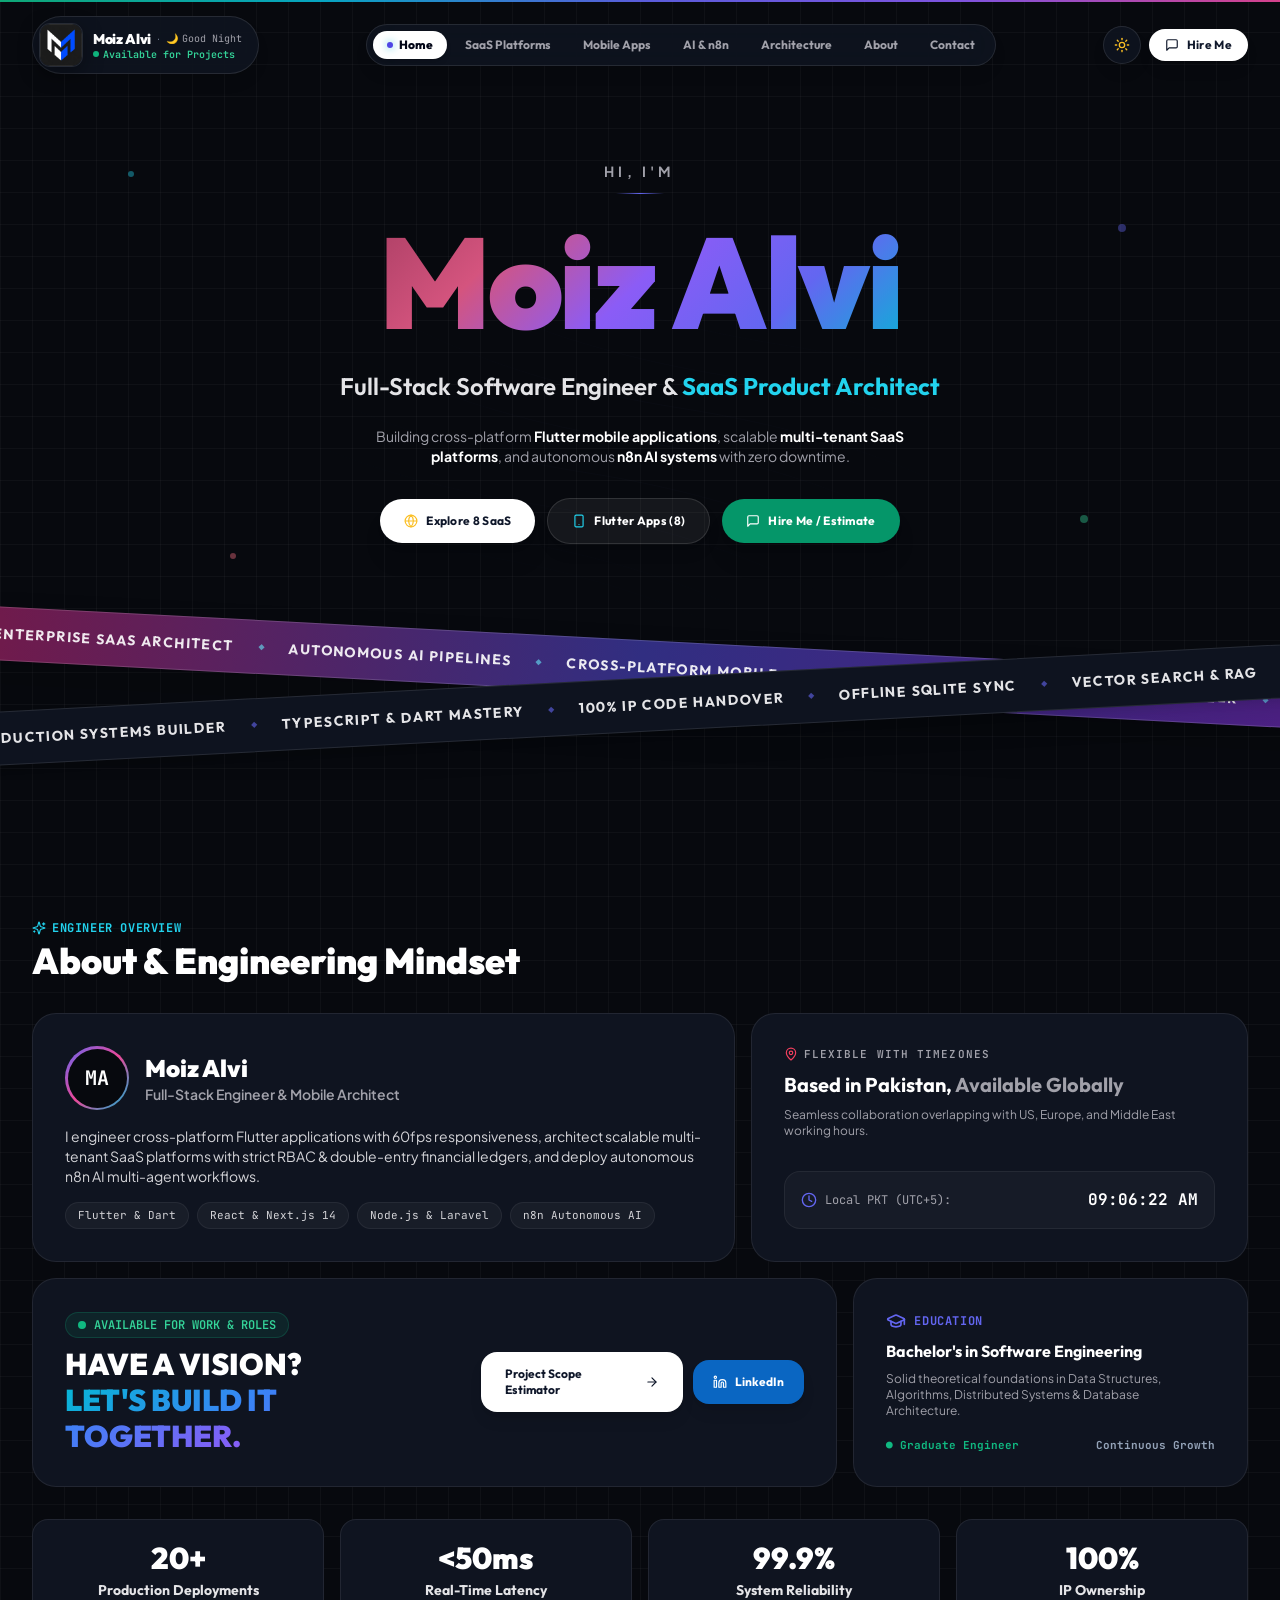
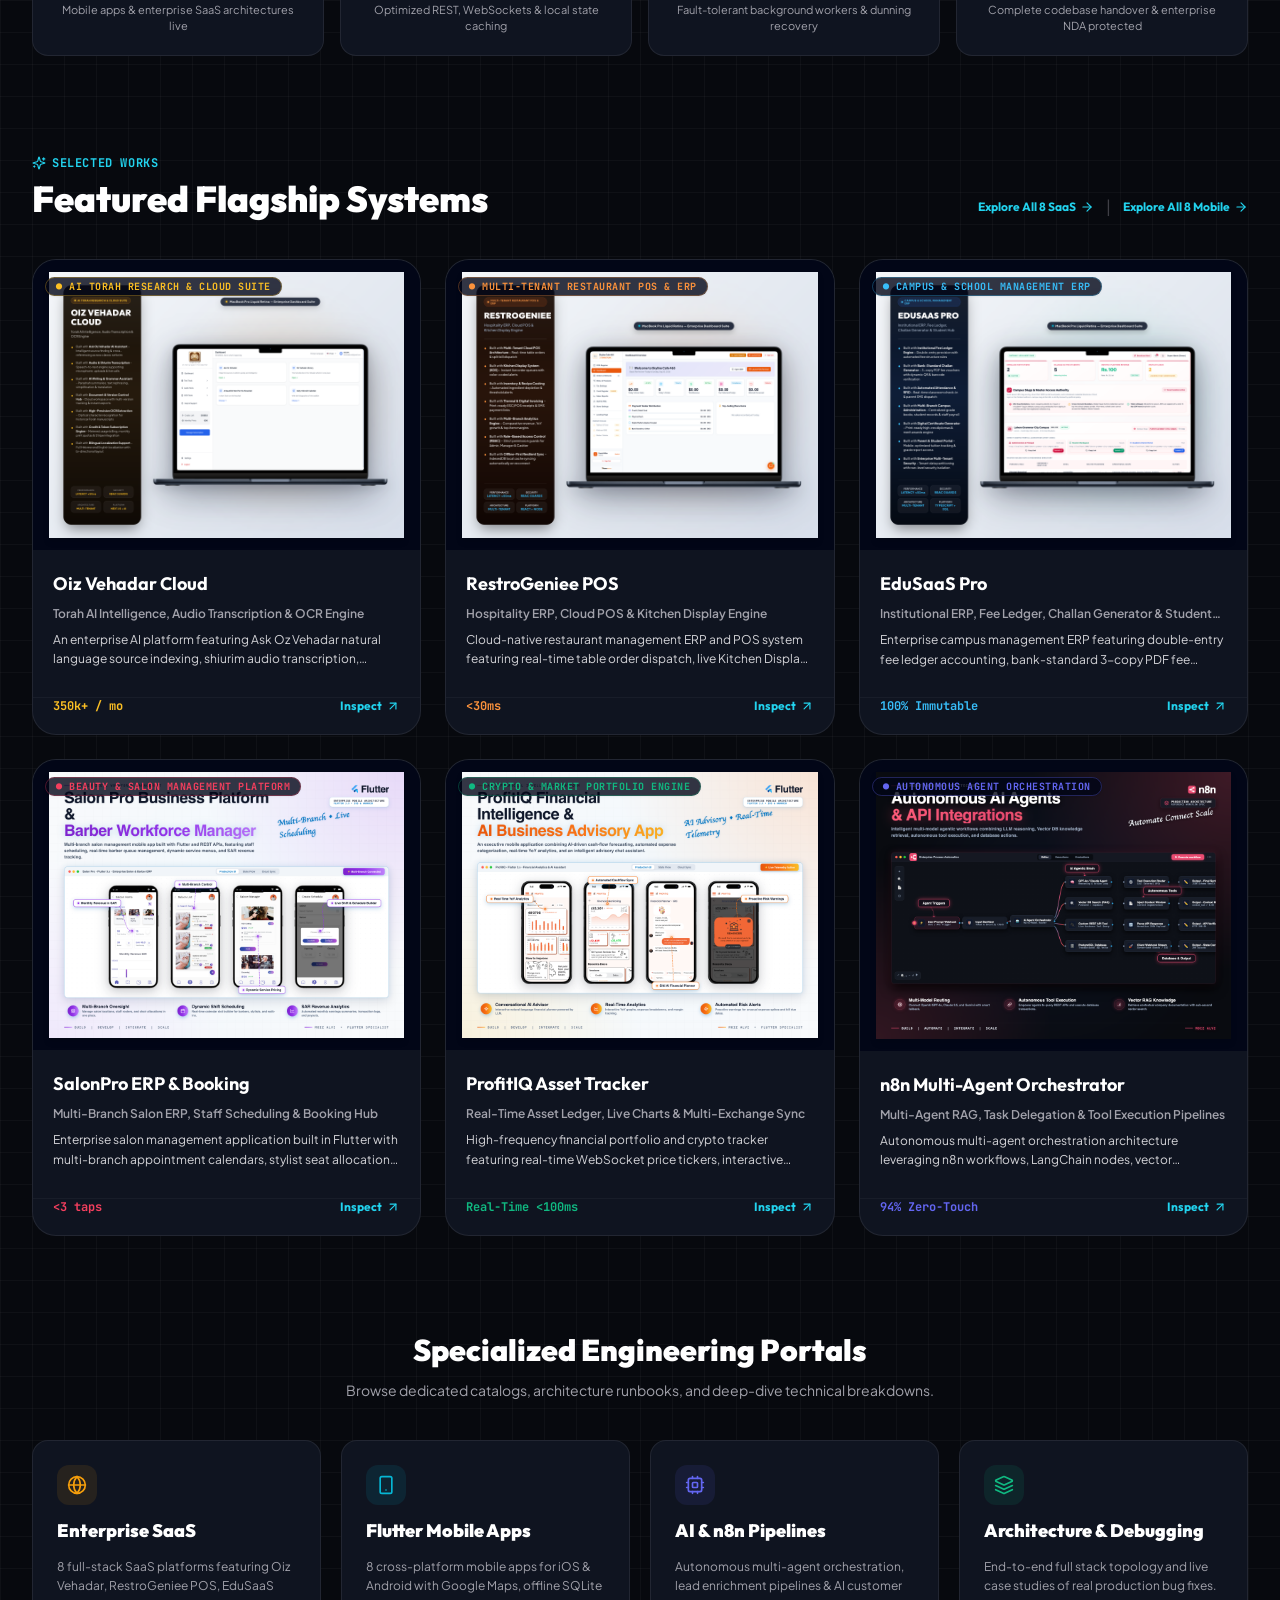
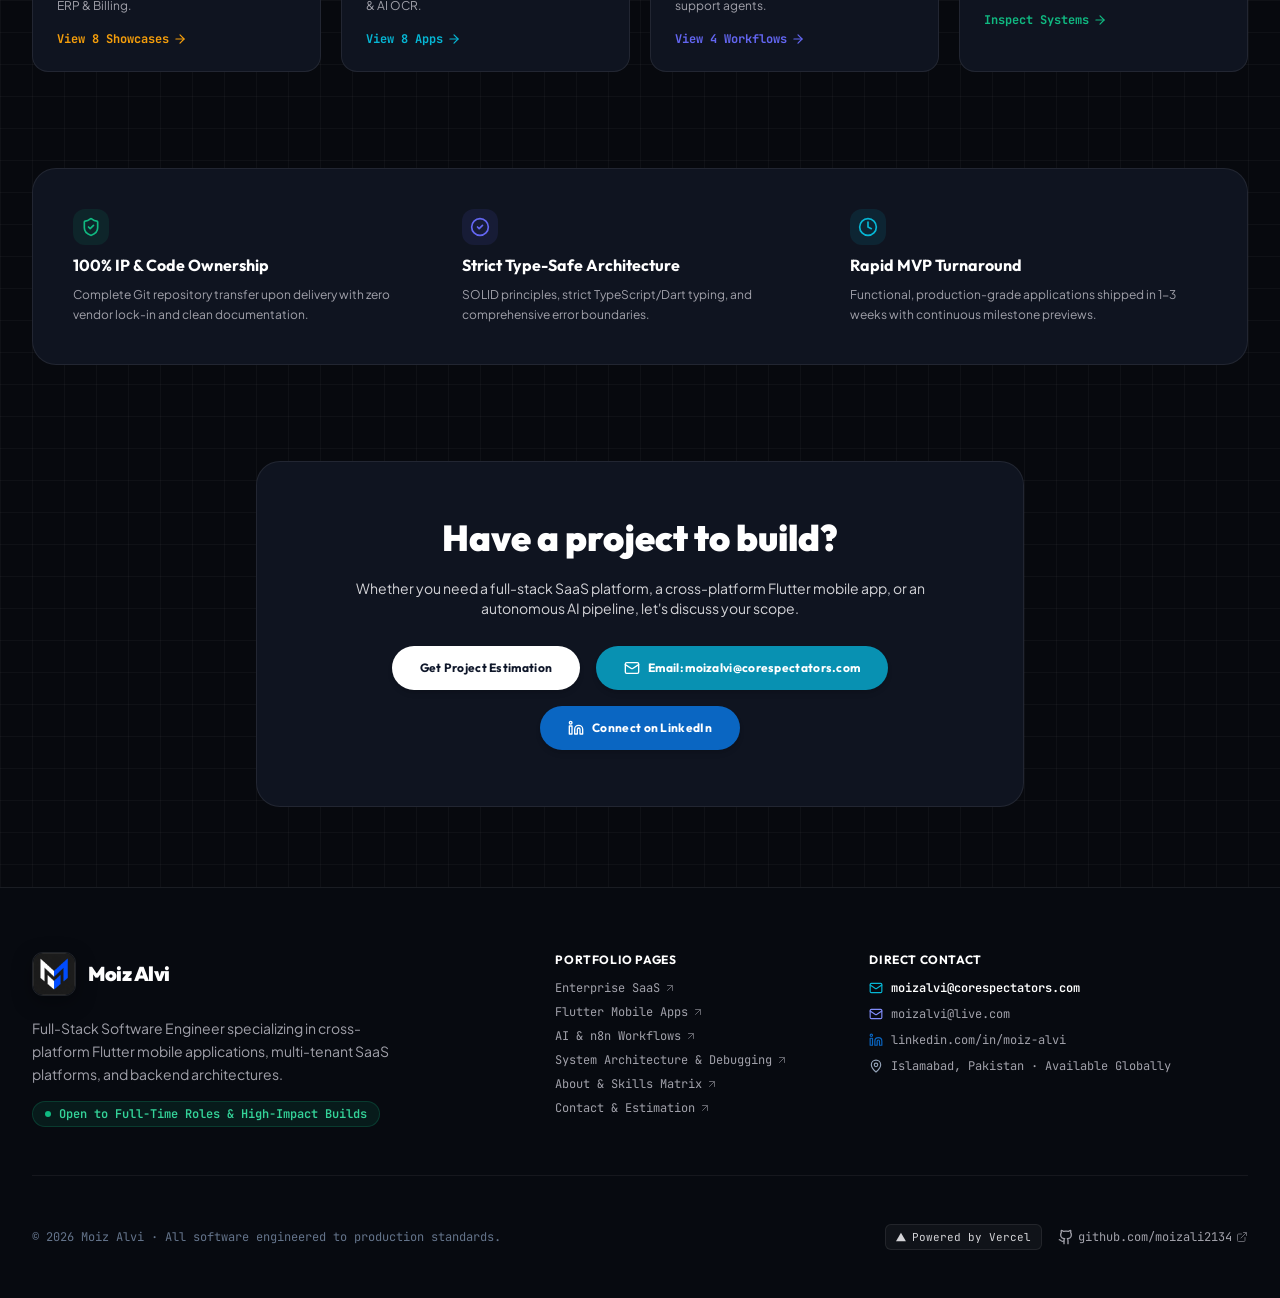
==== commit b1b69f6f: "Add files via upload" ====
--- a/index.html
+++ b/index.html
@@ -2,24 +2,135 @@
 <html lang="en" class="scroll-smooth dark">
   <head>
     <meta charset="UTF-8" />
+    <meta name="viewport" content="width=device-width, initial-scale=1.0" />
+    <link rel="canonical" href="https://moizalvi.vercel.app/" />
+
+    <!-- High-DPI Favicons -->
     <link rel="icon" type="image/svg+xml" href="/favicon.svg" />
-    <meta name="viewport" content="width=device-width, initial-scale=1.0" />
-    <title>Moiz Alvi | Full-Stack Software Engineer & SaaS Architect</title>
-    <meta name="description" content="Portfolio of Moiz Alvi - Full-Stack Software Engineer specializing in Flutter Mobile Apps, Enterprise SaaS Platforms, AI Workflow Automation (n8n), Backend APIs, and Cloud Infrastructure." />
-    <meta name="keywords" content="Moiz Alvi, Software Engineer, Flutter Developer, SaaS MVP Architect, Full Stack Developer, React, Node.js, PHP, Python, n8n Automation, Mobile App Developer" />
-    
-    <!-- Open Graph / Meta -->
-    <meta property="og:title" content="Moiz Alvi | Full-Stack Software Engineer & SaaS Architect" />
-    <meta property="og:description" content="Explore high-impact Mobile Apps (Flutter), Enterprise SaaS Platforms, and AI Autonomous Automation pipelines built with production precision." />
-    <meta property="og:type" content="website" />
+    <link rel="icon" type="image/png" sizes="32x32" href="/favicon-32x32.png" />
+    <link rel="icon" type="image/png" sizes="16x16" href="/favicon-16x16.png" />
+    <link rel="apple-touch-icon" sizes="180x180" href="/apple-touch-icon.png" />
+    <link rel="shortcut icon" href="/favicon.ico" />
+
+    <!-- Primary Search Title & Meta (High-Intent Conversion Driven) -->
+    <title>Moiz Alvi | Full-Stack Software Architect &amp; SaaS MVP Engineer</title>
+    <meta name="description" content="Hire Moiz Alvi, Co-Founder @ Corespectators. Expert Full-Stack Software Architect specializing in C#/.NET, React, Flutter Mobile Apps, Stripe Billing, and Autonomous AI Pipelines." />
+    <meta name="keywords" content="hire full stack software architect, hire saas mvp developer, hire flutter developer, react typescript engineer, dotnet core backend developer, n8n ai automation engineer, custom stripe payment gateway, corespectators moiz alvi, software engineering consultant" />
+    <meta name="author" content="Moiz Alvi" />
+    <meta name="robots" content="index, follow, max-snippet:-1, max-image-preview:large, max-video-preview:-1" />
+
+    <!-- Open Graph / Facebook / LinkedIn / WhatsApp Rich Card -->
+    <meta property="og:site_name" content="Moiz Alvi Portfolio" />
+    <meta property="og:title" content="Moiz Alvi | Full-Stack Software Architect &amp; SaaS MVP Engineer" />
+    <meta property="og:description" content="Architecting enterprise SaaS platforms, cross-platform Flutter mobile applications, and autonomous AI pipelines with sub-50ms latency &amp; 99.9% uptime." />
+    <meta property="og:image" content="https://moizalvi.vercel.app/brand/moiz_alvi_logo.png" />
+    <meta property="og:image:width" content="1024" />
+    <meta property="og:image:height" content="1024" />
+    <meta property="og:image:alt" content="Moiz Alvi Brand Logo" />
+    <meta property="og:url" content="https://moizalvi.vercel.app/" />
+    <meta property="og:type" content="profile" />
+
+    <!-- Twitter / X Card -->
+    <meta name="twitter:card" content="summary_large_image" />
+    <meta name="twitter:title" content="Moiz Alvi | Full-Stack Software Architect &amp; SaaS MVP Engineer" />
+    <meta name="twitter:description" content="Co-Founder @ Corespectators. Building scalable SaaS architectures, Flutter apps, and AI pipelines with 100% IP handover." />
+    <meta name="twitter:image" content="https://moizalvi.vercel.app/brand/moiz_alvi_logo.png" />
     <meta name="theme-color" content="#07090E" />
 
-    <!-- Google Fonts -->
+    <!-- Google Fonts (Optimized with font-display: swap) -->
     <link rel="preconnect" href="https://fonts.googleapis.com">
     <link rel="preconnect" href="https://fonts.gstatic.com" crossorigin>
     <link href="https://fonts.googleapis.com/css2?family=Fira+Code:wght@400;500;600;700&family=Inter:wght@300;400;500;600;700;800&family=JetBrains+Mono:wght@400;500;600;700;800&family=Outfit:wght@500;600;700;800;900&family=Plus+Jakarta+Sans:wght@400;500;600;700;800;900&display=swap" rel="stylesheet">
-    <script type="module" crossorigin src="/assets/index-DcsoLvli.js"></script>
-    <link rel="stylesheet" crossorigin href="/assets/index-kCGsJyVf.css">
+
+    <!-- Schema.org JSON-LD Structured Data: Person & Professional Consulting Service -->
+    <script type="application/ld+json">
+    {
+      "@context": "https://schema.org",
+      "@graph": [
+        {
+          "@type": "Person",
+          "@id": "https://moizalvi.vercel.app/#person",
+          "name": "Moiz Alvi",
+          "jobTitle": "Full-Stack Software Architect & Co-Founder",
+          "worksFor": {
+            "@type": "Organization",
+            "name": "Corespectators",
+            "url": "https://moizalvi.vercel.app/"
+          },
+          "url": "https://moizalvi.vercel.app/",
+          "image": "https://moizalvi.vercel.app/brand/moiz_alvi_logo.png",
+          "email": "moizalvi@corespectators.com",
+          "sameAs": [
+            "https://github.com/moizali2134",
+            "https://www.linkedin.com/in/moiz-alvi"
+          ],
+          "knowsAbout": [
+            "Full-Stack Software Architecture",
+            "Flutter Cross-Platform Mobile Development",
+            "React & TypeScript Web Applications",
+            "C# and .NET Core Enterprise Backends",
+            "Stripe Payment Gateway Integration",
+            "n8n AI Workflow Automation",
+            "Multi-Tenant SaaS Databases (PostgreSQL, MySQL, Redis)"
+          ]
+        },
+        {
+          "@type": "ProfessionalService",
+          "@id": "https://moizalvi.vercel.app/#service",
+          "name": "Moiz Alvi - Software Architecture & MVP Engineering",
+          "url": "https://moizalvi.vercel.app/",
+          "logo": "https://moizalvi.vercel.app/brand/moiz_alvi_logo.png",
+          "image": "https://moizalvi.vercel.app/brand/moiz_alvi_logo.png",
+          "description": "Custom full-stack software architecture, SaaS MVP development in 1-3 weeks, Flutter mobile applications, and AI automated pipelines.",
+          "priceRange": "$$$",
+          "address": {
+            "@type": "PostalAddress",
+            "addressLocality": "Islamabad",
+            "addressCountry": "PK"
+          },
+          "areaServed": ["United States", "United Kingdom", "European Union", "United Arab Emirates", "Pakistan"],
+          "openingHoursSpecification": {
+            "@type": "OpeningHoursSpecification",
+            "dayOfWeek": ["Monday", "Tuesday", "Wednesday", "Thursday", "Friday", "Saturday"],
+            "opens": "08:00",
+            "closes": "22:00"
+          }
+        },
+        {
+          "@type": "FAQPage",
+          "@id": "https://moizalvi.vercel.app/#faq",
+          "mainEntity": [
+            {
+              "@type": "Question",
+              "name": "How fast can you build and ship a SaaS or Mobile MVP?",
+              "acceptedAnswer": {
+                "@type": "Answer",
+                "text": "Most production-ready MVPs (Full-Stack Web or Flutter Mobile) are architected and deployed in 1 to 3 weeks with continuous milestone previews, strict type-safety, and clean documentation."
+              }
+            },
+            {
+              "@type": "Question",
+              "name": "Do I get 100% intellectual property (IP) and code ownership?",
+              "acceptedAnswer": {
+                "@type": "Answer",
+                "text": "Yes. Upon project delivery, full Git repository ownership and credentials are transferred to you with zero vendor lock-in and complete architecture documentation."
+              }
+            },
+            {
+              "@type": "Question",
+              "name": "What tech stacks do you specialize in?",
+              "acceptedAnswer": {
+                "@type": "Answer",
+                "text": "Frontends: React, TypeScript, Flutter, Next.js. Backends: C# / ASP.NET Core, Node.js (Express), PHP / Laravel, Python / FastAPI. Databases: PostgreSQL, MySQL, Redis, SQLite. Payments: Stripe PaymentIntents & Webhooks. AI: n8n, LangChain, OpenAI GPT-4o, Whisper."
+              }
+            }
+          ]
+        }
+      ]
+    }
+    </script>
+    <script type="module" crossorigin src="/assets/index-CQbMcHBk.js"></script>
+    <link rel="stylesheet" crossorigin href="/assets/index-CHz7Ag2i.css">
   </head>
   <body class="bg-slate-50 text-slate-900 dark:bg-[#07090E] dark:text-zinc-100 font-sans antialiased selection:bg-cyan-500 selection:text-white min-h-screen transition-colors duration-300">
     <div id="root"></div>
--- a/assets/index-CHz7Ag2i.css
+++ b/assets/index-CHz7Ag2i.css
@@ -0,0 +1 @@
+*,:before,:after{--tw-border-spacing-x: 0;--tw-border-spacing-y: 0;--tw-translate-x: 0;--tw-translate-y: 0;--tw-rotate: 0;--tw-skew-x: 0;--tw-skew-y: 0;--tw-scale-x: 1;--tw-scale-y: 1;--tw-pan-x: ;--tw-pan-y: ;--tw-pinch-zoom: ;--tw-scroll-snap-strictness: proximity;--tw-gradient-from-position: ;--tw-gradient-via-position: ;--tw-gradient-to-position: ;--tw-ordinal: ;--tw-slashed-zero: ;--tw-numeric-figure: ;--tw-numeric-spacing: ;--tw-numeric-fraction: ;--tw-ring-inset: ;--tw-ring-offset-width: 0px;--tw-ring-offset-color: #fff;--tw-ring-color: rgb(59 130 246 / .5);--tw-ring-offset-shadow: 0 0 #0000;--tw-ring-shadow: 0 0 #0000;--tw-shadow: 0 0 #0000;--tw-shadow-colored: 0 0 #0000;--tw-blur: ;--tw-brightness: ;--tw-contrast: ;--tw-grayscale: ;--tw-hue-rotate: ;--tw-invert: ;--tw-saturate: ;--tw-sepia: ;--tw-drop-shadow: ;--tw-backdrop-blur: ;--tw-backdrop-brightness: ;--tw-backdrop-contrast: ;--tw-backdrop-grayscale: ;--tw-backdrop-hue-rotate: ;--tw-backdrop-invert: ;--tw-backdrop-opacity: ;--tw-backdrop-saturate: ;--tw-backdrop-sepia: ;--tw-contain-size: ;--tw-contain-layout: ;--tw-contain-paint: ;--tw-contain-style: }::backdrop{--tw-border-spacing-x: 0;--tw-border-spacing-y: 0;--tw-translate-x: 0;--tw-translate-y: 0;--tw-rotate: 0;--tw-skew-x: 0;--tw-skew-y: 0;--tw-scale-x: 1;--tw-scale-y: 1;--tw-pan-x: ;--tw-pan-y: ;--tw-pinch-zoom: ;--tw-scroll-snap-strictness: proximity;--tw-gradient-from-position: ;--tw-gradient-via-position: ;--tw-gradient-to-position: ;--tw-ordinal: ;--tw-slashed-zero: ;--tw-numeric-figure: ;--tw-numeric-spacing: ;--tw-numeric-fraction: ;--tw-ring-inset: ;--tw-ring-offset-width: 0px;--tw-ring-offset-color: #fff;--tw-ring-color: rgb(59 130 246 / .5);--tw-ring-offset-shadow: 0 0 #0000;--tw-ring-shadow: 0 0 #0000;--tw-shadow: 0 0 #0000;--tw-shadow-colored: 0 0 #0000;--tw-blur: ;--tw-brightness: ;--tw-contrast: ;--tw-grayscale: ;--tw-hue-rotate: ;--tw-invert: ;--tw-saturate: ;--tw-sepia: ;--tw-drop-shadow: ;--tw-backdrop-blur: ;--tw-backdrop-brightness: ;--tw-backdrop-contrast: ;--tw-backdrop-grayscale: ;--tw-backdrop-hue-rotate: ;--tw-backdrop-invert: ;--tw-backdrop-opacity: ;--tw-backdrop-saturate: ;--tw-backdrop-sepia: ;--tw-contain-size: ;--tw-contain-layout: ;--tw-contain-paint: ;--tw-contain-style: }*,:before,:after{box-sizing:border-box;border-width:0;border-style:solid;border-color:#e5e7eb}:before,:after{--tw-content: ""}html,:host{line-height:1.5;-webkit-text-size-adjust:100%;-moz-tab-size:4;-o-tab-size:4;tab-size:4;font-family:Plus Jakarta Sans,Inter,system-ui,sans-serif;font-feature-settings:normal;font-variation-settings:normal;-webkit-tap-highlight-color:transparent}body{margin:0;line-height:inherit}hr{height:0;color:inherit;border-top-width:1px}abbr:where([title]){-webkit-text-decoration:underline dotted;text-decoration:underline dotted}h1,h2,h3,h4,h5,h6{font-size:inherit;font-weight:inherit}a{color:inherit;text-decoration:inherit}b,strong{font-weight:bolder}code,kbd,samp,pre{font-family:JetBrains Mono,Fira Code,Consolas,monospace;font-feature-settings:normal;font-variation-settings:normal;font-size:1em}small{font-size:80%}sub,sup{font-size:75%;line-height:0;position:relative;vertical-align:baseline}sub{bottom:-.25em}sup{top:-.5em}table{text-indent:0;border-color:inherit;border-collapse:collapse}button,input,optgroup,select,textarea{font-family:inherit;font-feature-settings:inherit;font-variation-settings:inherit;font-size:100%;font-weight:inherit;line-height:inherit;letter-spacing:inherit;color:inherit;margin:0;padding:0}button,select{text-transform:none}button,input:where([type=button]),input:where([type=reset]),input:where([type=submit]){-webkit-appearance:button;background-color:transparent;background-image:none}:-moz-focusring{outline:auto}:-moz-ui-invalid{box-shadow:none}progress{vertical-align:baseline}::-webkit-inner-spin-button,::-webkit-outer-spin-button{height:auto}[type=search]{-webkit-appearance:textfield;outline-offset:-2px}::-webkit-search-decoration{-webkit-appearance:none}::-webkit-file-upload-button{-webkit-appearance:button;font:inherit}summary{display:list-item}blockquote,dl,dd,h1,h2,h3,h4,h5,h6,hr,figure,p,pre{margin:0}fieldset{margin:0;padding:0}legend{padding:0}ol,ul,menu{list-style:none;margin:0;padding:0}dialog{padding:0}textarea{resize:vertical}input::-moz-placeholder,textarea::-moz-placeholder{opacity:1;color:#9ca3af}input::placeholder,textarea::placeholder{opacity:1;color:#9ca3af}button,[role=button]{cursor:pointer}:disabled{cursor:default}img,svg,video,canvas,audio,iframe,embed,object{display:block;vertical-align:middle}img,video{max-width:100%;height:auto}[hidden]:where(:not([hidden=until-found])){display:none}:root{--color-primary: #6366F1;--color-primary-rgb: 99, 102, 241;--color-accent-rose: #E11D48;--color-accent-cyan: #06B6D4;--color-card: #FFFFFF;--color-card-elevated: #F8FAFC;--color-border: rgba(15, 23, 42, .08);--color-text: #0F172A;--color-text-secondary: #64748B;--color-text-tertiary: #94A3B8}.dark{--color-primary: #818CF8;--color-primary-rgb: 129, 140, 248;--color-accent-rose: #FB7185;--color-accent-cyan: #38BDF8;--color-card: #0F1420;--color-card-elevated: #131929;--color-border: rgba(255, 255, 255, .08);--color-text: #F8FAFC;--color-text-secondary: #94A3B8;--color-text-tertiary: #64748B}body{overflow-x:hidden;--tw-bg-opacity: 1;background-color:rgb(7 9 14 / var(--tw-bg-opacity, 1));font-family:Plus Jakarta Sans,Inter,system-ui,sans-serif;--tw-text-opacity: 1;color:rgb(241 245 249 / var(--tw-text-opacity, 1));-webkit-font-smoothing:antialiased;-moz-osx-font-smoothing:grayscale}body *::-moz-selection{--tw-bg-opacity: 1;background-color:rgb(99 102 241 / var(--tw-bg-opacity, 1));--tw-text-opacity: 1;color:rgb(255 255 255 / var(--tw-text-opacity, 1))}body *::selection{--tw-bg-opacity: 1;background-color:rgb(99 102 241 / var(--tw-bg-opacity, 1));--tw-text-opacity: 1;color:rgb(255 255 255 / var(--tw-text-opacity, 1))}body::-moz-selection{--tw-bg-opacity: 1;background-color:rgb(99 102 241 / var(--tw-bg-opacity, 1));--tw-text-opacity: 1;color:rgb(255 255 255 / var(--tw-text-opacity, 1))}body::selection{--tw-bg-opacity: 1;background-color:rgb(99 102 241 / var(--tw-bg-opacity, 1));--tw-text-opacity: 1;color:rgb(255 255 255 / var(--tw-text-opacity, 1))}.pointer-events-none{pointer-events:none}.pointer-events-auto{pointer-events:auto}.fixed{position:fixed}.absolute{position:absolute}.relative{position:relative}.inset-0{top:0;right:0;bottom:0;left:0}.-bottom-2\.5{bottom:-.625rem}.-left-2{left:-.5rem}.-left-48{left:-12rem}.-right-2\.5{right:-.625rem}.-right-48{right:-12rem}.-top-2{top:-.5rem}.-top-24{top:-6rem}.bottom-0{bottom:0}.bottom-10{bottom:2.5rem}.bottom-20{bottom:5rem}.bottom-3\.5{bottom:.875rem}.bottom-4{bottom:1rem}.left-0{left:0}.left-1\/2{left:50%}.left-1\/3{left:33.333333%}.left-3{left:.75rem}.left-3\.5{left:.875rem}.right-0{right:0}.right-3\.5{right:.875rem}.right-4{right:1rem}.right-5{right:1.25rem}.top-0{top:0}.top-1\/2{top:50%}.top-1\/3{top:33.333333%}.top-1\/4{top:25%}.top-3{top:.75rem}.top-3\.5{top:.875rem}.top-5{top:1.25rem}.z-0{z-index:0}.z-10{z-index:10}.z-20{z-index:20}.z-30{z-index:30}.z-50{z-index:50}.z-\[9999\]{z-index:9999}.mx-auto{margin-left:auto;margin-right:auto}.my-0\.5{margin-top:.125rem;margin-bottom:.125rem}.my-auto{margin-top:auto;margin-bottom:auto}.-ml-\[20\%\]{margin-left:-20%}.-mt-0\.5{margin-top:-.125rem}.-mt-10{margin-top:-2.5rem}.-mt-4{margin-top:-1rem}.mb-0\.5{margin-bottom:.125rem}.mb-1{margin-bottom:.25rem}.mb-1\.5{margin-bottom:.375rem}.mb-10{margin-bottom:2.5rem}.mb-12{margin-bottom:3rem}.mb-14{margin-bottom:3.5rem}.mb-16{margin-bottom:4rem}.mb-2{margin-bottom:.5rem}.mb-3{margin-bottom:.75rem}.mb-4{margin-bottom:1rem}.mb-5{margin-bottom:1.25rem}.mb-6{margin-bottom:1.5rem}.mb-8{margin-bottom:2rem}.ml-1\.5{margin-left:.375rem}.ml-2{margin-left:.5rem}.ml-auto{margin-left:auto}.mt-0\.5{margin-top:.125rem}.mt-1{margin-top:.25rem}.mt-1\.5{margin-top:.375rem}.mt-12{margin-top:3rem}.mt-14{margin-top:3.5rem}.mt-16{margin-top:4rem}.mt-2{margin-top:.5rem}.mt-3{margin-top:.75rem}.mt-4{margin-top:1rem}.mt-6{margin-top:1.5rem}.mt-8{margin-top:2rem}.line-clamp-1{overflow:hidden;display:-webkit-box;-webkit-box-orient:vertical;-webkit-line-clamp:1}.line-clamp-2{overflow:hidden;display:-webkit-box;-webkit-box-orient:vertical;-webkit-line-clamp:2}.line-clamp-3{overflow:hidden;display:-webkit-box;-webkit-box-orient:vertical;-webkit-line-clamp:3}.block{display:block}.inline-block{display:inline-block}.flex{display:flex}.inline-flex{display:inline-flex}.table{display:table}.grid{display:grid}.hidden{display:none}.aspect-\[16\/10\]{aspect-ratio:16/10}.aspect-\[4\/3\]{aspect-ratio:4/3}.h-1\.5{height:.375rem}.h-10{height:2.5rem}.h-11{height:2.75rem}.h-12{height:3rem}.h-16{height:4rem}.h-2{height:.5rem}.h-2\.5{height:.625rem}.h-28{height:7rem}.h-3{height:.75rem}.h-3\.5{height:.875rem}.h-4{height:1rem}.h-5{height:1.25rem}.h-6{height:1.5rem}.h-7{height:1.75rem}.h-8{height:2rem}.h-80{height:20rem}.h-9{height:2.25rem}.h-96{height:24rem}.h-\[1px\]{height:1px}.h-\[2\.5px\]{height:2.5px}.h-\[2px\]{height:2px}.h-\[3px\]{height:3px}.h-\[500px\]{height:500px}.h-\[700px\]{height:700px}.h-auto{height:auto}.h-full{height:100%}.h-px{height:1px}.max-h-\[460px\]{max-height:460px}.max-h-\[480px\]{max-height:480px}.max-h-\[90vh\]{max-height:90vh}.min-h-\[85vh\]{min-height:85vh}.min-h-\[90vh\]{min-height:90vh}.min-h-\[92vh\]{min-height:92vh}.min-h-screen{min-height:100vh}.w-1\.5{width:.375rem}.w-1\/2{width:50%}.w-10{width:2.5rem}.w-11{width:2.75rem}.w-12{width:3rem}.w-16{width:4rem}.w-2{width:.5rem}.w-2\.5{width:.625rem}.w-28{width:7rem}.w-3{width:.75rem}.w-3\.5{width:.875rem}.w-4{width:1rem}.w-5{width:1.25rem}.w-6{width:1.5rem}.w-7{width:1.75rem}.w-8{width:2rem}.w-80{width:20rem}.w-9{width:2.25rem}.w-96{width:24rem}.w-\[140\%\]{width:140%}.w-\[1px\]{width:1px}.w-\[500px\]{width:500px}.w-\[700px\]{width:700px}.w-full{width:100%}.min-w-0{min-width:0px}.max-w-2xl{max-width:42rem}.max-w-3xl{max-width:48rem}.max-w-4xl{max-width:56rem}.max-w-5xl{max-width:64rem}.max-w-6xl{max-width:72rem}.max-w-7xl{max-width:80rem}.max-w-lg{max-width:32rem}.max-w-md{max-width:28rem}.max-w-sm{max-width:24rem}.max-w-xl{max-width:36rem}.flex-1{flex:1 1 0%}.shrink-0{flex-shrink:0}.origin-right{transform-origin:right}.-translate-x-1\/2{--tw-translate-x: -50%;transform:translate(var(--tw-translate-x),var(--tw-translate-y)) rotate(var(--tw-rotate)) skew(var(--tw-skew-x)) skewY(var(--tw-skew-y)) scaleX(var(--tw-scale-x)) scaleY(var(--tw-scale-y))}.-translate-y-1\/2{--tw-translate-y: -50%;transform:translate(var(--tw-translate-x),var(--tw-translate-y)) rotate(var(--tw-rotate)) skew(var(--tw-skew-x)) skewY(var(--tw-skew-y)) scaleX(var(--tw-scale-x)) scaleY(var(--tw-scale-y))}.-translate-y-full{--tw-translate-y: -100%;transform:translate(var(--tw-translate-x),var(--tw-translate-y)) rotate(var(--tw-rotate)) skew(var(--tw-skew-x)) skewY(var(--tw-skew-y)) scaleX(var(--tw-scale-x)) scaleY(var(--tw-scale-y))}.translate-x-1{--tw-translate-x: .25rem;transform:translate(var(--tw-translate-x),var(--tw-translate-y)) rotate(var(--tw-rotate)) skew(var(--tw-skew-x)) skewY(var(--tw-skew-y)) scaleX(var(--tw-scale-x)) scaleY(var(--tw-scale-y))}.translate-x-1\.5{--tw-translate-x: .375rem;transform:translate(var(--tw-translate-x),var(--tw-translate-y)) rotate(var(--tw-rotate)) skew(var(--tw-skew-x)) skewY(var(--tw-skew-y)) scaleX(var(--tw-scale-x)) scaleY(var(--tw-scale-y))}.translate-x-2{--tw-translate-x: .5rem;transform:translate(var(--tw-translate-x),var(--tw-translate-y)) rotate(var(--tw-rotate)) skew(var(--tw-skew-x)) skewY(var(--tw-skew-y)) scaleX(var(--tw-scale-x)) scaleY(var(--tw-scale-y))}.translate-y-0{--tw-translate-y: 0px;transform:translate(var(--tw-translate-x),var(--tw-translate-y)) rotate(var(--tw-rotate)) skew(var(--tw-skew-x)) skewY(var(--tw-skew-y)) scaleX(var(--tw-scale-x)) scaleY(var(--tw-scale-y))}.translate-y-2{--tw-translate-y: .5rem;transform:translate(var(--tw-translate-x),var(--tw-translate-y)) rotate(var(--tw-rotate)) skew(var(--tw-skew-x)) skewY(var(--tw-skew-y)) scaleX(var(--tw-scale-x)) scaleY(var(--tw-scale-y))}.-rotate-45{--tw-rotate: -45deg;transform:translate(var(--tw-translate-x),var(--tw-translate-y)) rotate(var(--tw-rotate)) skew(var(--tw-skew-x)) skewY(var(--tw-skew-y)) scaleX(var(--tw-scale-x)) scaleY(var(--tw-scale-y))}.-rotate-\[3deg\]{--tw-rotate: -3deg;transform:translate(var(--tw-translate-x),var(--tw-translate-y)) rotate(var(--tw-rotate)) skew(var(--tw-skew-x)) skewY(var(--tw-skew-y)) scaleX(var(--tw-scale-x)) scaleY(var(--tw-scale-y))}.rotate-45{--tw-rotate: 45deg;transform:translate(var(--tw-translate-x),var(--tw-translate-y)) rotate(var(--tw-rotate)) skew(var(--tw-skew-x)) skewY(var(--tw-skew-y)) scaleX(var(--tw-scale-x)) scaleY(var(--tw-scale-y))}.rotate-\[3deg\]{--tw-rotate: 3deg;transform:translate(var(--tw-translate-x),var(--tw-translate-y)) rotate(var(--tw-rotate)) skew(var(--tw-skew-x)) skewY(var(--tw-skew-y)) scaleX(var(--tw-scale-x)) scaleY(var(--tw-scale-y))}.-skew-x-12{--tw-skew-x: -12deg;transform:translate(var(--tw-translate-x),var(--tw-translate-y)) rotate(var(--tw-rotate)) skew(var(--tw-skew-x)) skewY(var(--tw-skew-y)) scaleX(var(--tw-scale-x)) scaleY(var(--tw-scale-y))}.scale-105{--tw-scale-x: 1.05;--tw-scale-y: 1.05;transform:translate(var(--tw-translate-x),var(--tw-translate-y)) rotate(var(--tw-rotate)) skew(var(--tw-skew-x)) skewY(var(--tw-skew-y)) scaleX(var(--tw-scale-x)) scaleY(var(--tw-scale-y))}.transform{transform:translate(var(--tw-translate-x),var(--tw-translate-y)) rotate(var(--tw-rotate)) skew(var(--tw-skew-x)) skewY(var(--tw-skew-y)) scaleX(var(--tw-scale-x)) scaleY(var(--tw-scale-y))}@keyframes float-slow{0%,to{transform:translateY(0) rotate(0)}50%{transform:translateY(-14px) rotate(1.5deg)}}.animate-float-slow{animation:float-slow 7s ease-in-out infinite}@keyframes ping{75%,to{transform:scale(2);opacity:0}}.animate-ping{animation:ping 1s cubic-bezier(0,0,.2,1) infinite}@keyframes pulse{50%{opacity:.5}}.animate-pulse{animation:pulse 2s cubic-bezier(.4,0,.6,1) infinite}@keyframes pulse-glow{0%{box-shadow:0 0 20px #06b6d426}to{box-shadow:0 0 45px #6366f173}}.animate-pulse-glow{animation:pulse-glow 4s infinite alternate}@keyframes spin{to{transform:rotate(360deg)}}.animate-spin{animation:spin 1s linear infinite}.cursor-pointer{cursor:pointer}.select-none{-webkit-user-select:none;-moz-user-select:none;user-select:none}.resize-none{resize:none}.grid-cols-1{grid-template-columns:repeat(1,minmax(0,1fr))}.grid-cols-2{grid-template-columns:repeat(2,minmax(0,1fr))}.grid-cols-3{grid-template-columns:repeat(3,minmax(0,1fr))}.flex-col{flex-direction:column}.flex-wrap{flex-wrap:wrap}.items-start{align-items:flex-start}.items-center{align-items:center}.items-stretch{align-items:stretch}.justify-center{justify-content:center}.justify-between{justify-content:space-between}.gap-1{gap:.25rem}.gap-1\.5{gap:.375rem}.gap-10{gap:2.5rem}.gap-12{gap:3rem}.gap-2{gap:.5rem}.gap-2\.5{gap:.625rem}.gap-3{gap:.75rem}.gap-3\.5{gap:.875rem}.gap-4{gap:1rem}.gap-5{gap:1.25rem}.gap-6{gap:1.5rem}.gap-8{gap:2rem}.space-y-1>:not([hidden])~:not([hidden]){--tw-space-y-reverse: 0;margin-top:calc(.25rem * calc(1 - var(--tw-space-y-reverse)));margin-bottom:calc(.25rem * var(--tw-space-y-reverse))}.space-y-1\.5>:not([hidden])~:not([hidden]){--tw-space-y-reverse: 0;margin-top:calc(.375rem * calc(1 - var(--tw-space-y-reverse)));margin-bottom:calc(.375rem * var(--tw-space-y-reverse))}.space-y-12>:not([hidden])~:not([hidden]){--tw-space-y-reverse: 0;margin-top:calc(3rem * calc(1 - var(--tw-space-y-reverse)));margin-bottom:calc(3rem * var(--tw-space-y-reverse))}.space-y-16>:not([hidden])~:not([hidden]){--tw-space-y-reverse: 0;margin-top:calc(4rem * calc(1 - var(--tw-space-y-reverse)));margin-bottom:calc(4rem * var(--tw-space-y-reverse))}.space-y-2>:not([hidden])~:not([hidden]){--tw-space-y-reverse: 0;margin-top:calc(.5rem * calc(1 - var(--tw-space-y-reverse)));margin-bottom:calc(.5rem * var(--tw-space-y-reverse))}.space-y-2\.5>:not([hidden])~:not([hidden]){--tw-space-y-reverse: 0;margin-top:calc(.625rem * calc(1 - var(--tw-space-y-reverse)));margin-bottom:calc(.625rem * var(--tw-space-y-reverse))}.space-y-20>:not([hidden])~:not([hidden]){--tw-space-y-reverse: 0;margin-top:calc(5rem * calc(1 - var(--tw-space-y-reverse)));margin-bottom:calc(5rem * var(--tw-space-y-reverse))}.space-y-24>:not([hidden])~:not([hidden]){--tw-space-y-reverse: 0;margin-top:calc(6rem * calc(1 - var(--tw-space-y-reverse)));margin-bottom:calc(6rem * var(--tw-space-y-reverse))}.space-y-3>:not([hidden])~:not([hidden]){--tw-space-y-reverse: 0;margin-top:calc(.75rem * calc(1 - var(--tw-space-y-reverse)));margin-bottom:calc(.75rem * var(--tw-space-y-reverse))}.space-y-3\.5>:not([hidden])~:not([hidden]){--tw-space-y-reverse: 0;margin-top:calc(.875rem * calc(1 - var(--tw-space-y-reverse)));margin-bottom:calc(.875rem * var(--tw-space-y-reverse))}.space-y-4>:not([hidden])~:not([hidden]){--tw-space-y-reverse: 0;margin-top:calc(1rem * calc(1 - var(--tw-space-y-reverse)));margin-bottom:calc(1rem * var(--tw-space-y-reverse))}.space-y-5>:not([hidden])~:not([hidden]){--tw-space-y-reverse: 0;margin-top:calc(1.25rem * calc(1 - var(--tw-space-y-reverse)));margin-bottom:calc(1.25rem * var(--tw-space-y-reverse))}.space-y-6>:not([hidden])~:not([hidden]){--tw-space-y-reverse: 0;margin-top:calc(1.5rem * calc(1 - var(--tw-space-y-reverse)));margin-bottom:calc(1.5rem * var(--tw-space-y-reverse))}.space-y-7>:not([hidden])~:not([hidden]){--tw-space-y-reverse: 0;margin-top:calc(1.75rem * calc(1 - var(--tw-space-y-reverse)));margin-bottom:calc(1.75rem * var(--tw-space-y-reverse))}.space-y-8>:not([hidden])~:not([hidden]){--tw-space-y-reverse: 0;margin-top:calc(2rem * calc(1 - var(--tw-space-y-reverse)));margin-bottom:calc(2rem * var(--tw-space-y-reverse))}.self-start{align-self:flex-start}.self-end{align-self:flex-end}.overflow-hidden{overflow:hidden}.overflow-x-auto{overflow-x:auto}.overflow-y-auto{overflow-y:auto}.scroll-smooth{scroll-behavior:smooth}.truncate{overflow:hidden;text-overflow:ellipsis;white-space:nowrap}.whitespace-nowrap{white-space:nowrap}.rounded{border-radius:.25rem}.rounded-2xl{border-radius:1rem}.rounded-3xl{border-radius:1.5rem}.rounded-\[24\%\]{border-radius:24%}.rounded-full{border-radius:9999px}.rounded-lg{border-radius:.5rem}.rounded-md{border-radius:.375rem}.rounded-xl{border-radius:.75rem}.border{border-width:1px}.border-2{border-width:2px}.border-y{border-top-width:1px;border-bottom-width:1px}.border-b{border-bottom-width:1px}.border-l-4{border-left-width:4px}.border-t{border-top-width:1px}.border-t-4{border-top-width:4px}.border-\[\#0A66C2\]\/20{border-color:#0a66c233}.border-amber-200{--tw-border-opacity: 1;border-color:rgb(253 230 138 / var(--tw-border-opacity, 1))}.border-amber-500{--tw-border-opacity: 1;border-color:rgb(245 158 11 / var(--tw-border-opacity, 1))}.border-amber-500\/20{border-color:#f59e0b33}.border-amber-500\/30{border-color:#f59e0b4d}.border-blue-500\/40{border-color:#3b82f666}.border-cyan-300{--tw-border-opacity: 1;border-color:rgb(103 232 249 / var(--tw-border-opacity, 1))}.border-cyan-400{--tw-border-opacity: 1;border-color:rgb(34 211 238 / var(--tw-border-opacity, 1))}.border-cyan-400\/50{border-color:#22d3ee80}.border-cyan-400\/60{border-color:#22d3ee99}.border-cyan-500{--tw-border-opacity: 1;border-color:rgb(6 182 212 / var(--tw-border-opacity, 1))}.border-cyan-500\/20{border-color:#06b6d433}.border-cyan-500\/30{border-color:#06b6d44d}.border-cyan-500\/40{border-color:#06b6d466}.border-cyan-500\/50{border-color:#06b6d480}.border-cyan-600\/50{border-color:#0891b280}.border-emerald-200{--tw-border-opacity: 1;border-color:rgb(167 243 208 / var(--tw-border-opacity, 1))}.border-emerald-200\/80{border-color:#a7f3d0cc}.border-emerald-300{--tw-border-opacity: 1;border-color:rgb(110 231 183 / var(--tw-border-opacity, 1))}.border-emerald-300\/80{border-color:#6ee7b7cc}.border-emerald-500{--tw-border-opacity: 1;border-color:rgb(16 185 129 / var(--tw-border-opacity, 1))}.border-emerald-500\/20{border-color:#10b98133}.border-emerald-500\/25{border-color:#10b98140}.border-emerald-500\/30{border-color:#10b9814d}.border-emerald-500\/40{border-color:#10b98166}.border-gray-800{--tw-border-opacity: 1;border-color:rgb(31 41 55 / var(--tw-border-opacity, 1))}.border-gray-800\/60{border-color:#1f293799}.border-gray-800\/80{border-color:#1f2937cc}.border-indigo-100{--tw-border-opacity: 1;border-color:rgb(224 231 255 / var(--tw-border-opacity, 1))}.border-indigo-200{--tw-border-opacity: 1;border-color:rgb(199 210 254 / var(--tw-border-opacity, 1))}.border-indigo-200\/80{border-color:#c7d2fecc}.border-indigo-500{--tw-border-opacity: 1;border-color:rgb(99 102 241 / var(--tw-border-opacity, 1))}.border-indigo-500\/20{border-color:#6366f133}.border-indigo-500\/30{border-color:#6366f14d}.border-indigo-500\/60{border-color:#6366f199}.border-indigo-600{--tw-border-opacity: 1;border-color:rgb(79 70 229 / var(--tw-border-opacity, 1))}.border-purple-500\/30{border-color:#a855f74d}.border-purple-500\/40{border-color:#a855f766}.border-purple-800{--tw-border-opacity: 1;border-color:rgb(107 33 168 / var(--tw-border-opacity, 1))}.border-red-200{--tw-border-opacity: 1;border-color:rgb(254 202 202 / var(--tw-border-opacity, 1))}.border-rose-500{--tw-border-opacity: 1;border-color:rgb(244 63 94 / var(--tw-border-opacity, 1))}.border-rose-500\/20{border-color:#f43f5e33}.border-rose-500\/25{border-color:#f43f5e40}.border-rose-500\/30{border-color:#f43f5e4d}.border-slate-100{--tw-border-opacity: 1;border-color:rgb(241 245 249 / var(--tw-border-opacity, 1))}.border-slate-200{--tw-border-opacity: 1;border-color:rgb(226 232 240 / var(--tw-border-opacity, 1))}.border-slate-200\/20{border-color:#e2e8f033}.border-slate-200\/60{border-color:#e2e8f099}.border-slate-200\/80{border-color:#e2e8f0cc}.border-slate-200\/90{border-color:#e2e8f0e6}.border-slate-300{--tw-border-opacity: 1;border-color:rgb(203 213 225 / var(--tw-border-opacity, 1))}.border-slate-300\/80{border-color:#cbd5e1cc}.border-slate-700{--tw-border-opacity: 1;border-color:rgb(51 65 85 / var(--tw-border-opacity, 1))}.border-slate-700\/60{border-color:#33415599}.border-slate-800{--tw-border-opacity: 1;border-color:rgb(30 41 59 / var(--tw-border-opacity, 1))}.border-transparent{border-color:transparent}.border-white{--tw-border-opacity: 1;border-color:rgb(255 255 255 / var(--tw-border-opacity, 1))}.border-white\/15{border-color:#ffffff26}.border-white\/20{border-color:#fff3}.border-white\/\[0\.06\]{border-color:#ffffff0f}.border-white\/\[0\.08\]{border-color:#ffffff14}.border-white\/\[0\.1\]{border-color:#ffffff1a}.border-zinc-800{--tw-border-opacity: 1;border-color:rgb(39 39 42 / var(--tw-border-opacity, 1))}.border-l-indigo-600{--tw-border-opacity: 1;border-left-color:rgb(79 70 229 / var(--tw-border-opacity, 1))}.border-t-transparent{border-top-color:transparent}.bg-\[\#06080E\]{--tw-bg-opacity: 1;background-color:rgb(6 8 14 / var(--tw-bg-opacity, 1))}.bg-\[\#080B14\]\/90{background-color:#080b14e6}.bg-\[\#0A0E1A\]{--tw-bg-opacity: 1;background-color:rgb(10 14 26 / var(--tw-bg-opacity, 1))}.bg-\[\#0A66C2\]{--tw-bg-opacity: 1;background-color:rgb(10 102 194 / var(--tw-bg-opacity, 1))}.bg-\[\#0A66C2\]\/10{background-color:#0a66c21a}.bg-\[\#0b0f19\]{--tw-bg-opacity: 1;background-color:rgb(11 15 25 / var(--tw-bg-opacity, 1))}.bg-\[\#0b0f19\]\/90{background-color:#0b0f19e6}.bg-\[\#0b0f19\]\/95{background-color:#0b0f19f2}.bg-\[\#F8FAFC\]{--tw-bg-opacity: 1;background-color:rgb(248 250 252 / var(--tw-bg-opacity, 1))}.bg-amber-400{--tw-bg-opacity: 1;background-color:rgb(251 191 36 / var(--tw-bg-opacity, 1))}.bg-amber-50{--tw-bg-opacity: 1;background-color:rgb(255 251 235 / var(--tw-bg-opacity, 1))}.bg-amber-500\/10{background-color:#f59e0b1a}.bg-amber-500\/80{background-color:#f59e0bcc}.bg-amber-950\/60{background-color:#451a0399}.bg-blue-500\/20{background-color:#3b82f633}.bg-cyan-100{--tw-bg-opacity: 1;background-color:rgb(207 250 254 / var(--tw-bg-opacity, 1))}.bg-cyan-400{--tw-bg-opacity: 1;background-color:rgb(34 211 238 / var(--tw-bg-opacity, 1))}.bg-cyan-400\/40{background-color:#22d3ee66}.bg-cyan-400\/60{background-color:#22d3ee99}.bg-cyan-50{--tw-bg-opacity: 1;background-color:rgb(236 254 255 / var(--tw-bg-opacity, 1))}.bg-cyan-50\/90{background-color:#ecfeffe6}.bg-cyan-500{--tw-bg-opacity: 1;background-color:rgb(6 182 212 / var(--tw-bg-opacity, 1))}.bg-cyan-500\/10{background-color:#06b6d41a}.bg-cyan-500\/15{background-color:#06b6d426}.bg-cyan-500\/20{background-color:#06b6d433}.bg-cyan-600{--tw-bg-opacity: 1;background-color:rgb(8 145 178 / var(--tw-bg-opacity, 1))}.bg-cyan-950\/60{background-color:#08334499}.bg-emerald-100{--tw-bg-opacity: 1;background-color:rgb(209 250 229 / var(--tw-bg-opacity, 1))}.bg-emerald-400{--tw-bg-opacity: 1;background-color:rgb(52 211 153 / var(--tw-bg-opacity, 1))}.bg-emerald-400\/40{background-color:#34d39966}.bg-emerald-50{--tw-bg-opacity: 1;background-color:rgb(236 253 245 / var(--tw-bg-opacity, 1))}.bg-emerald-50\/5{background-color:#ecfdf50d}.bg-emerald-50\/60{background-color:#ecfdf599}.bg-emerald-500{--tw-bg-opacity: 1;background-color:rgb(16 185 129 / var(--tw-bg-opacity, 1))}.bg-emerald-500\/10{background-color:#10b9811a}.bg-emerald-500\/15{background-color:#10b98126}.bg-emerald-500\/80{background-color:#10b981cc}.bg-emerald-600{--tw-bg-opacity: 1;background-color:rgb(5 150 105 / var(--tw-bg-opacity, 1))}.bg-emerald-950\/60{background-color:#022c2299}.bg-gray-900{--tw-bg-opacity: 1;background-color:rgb(17 24 39 / var(--tw-bg-opacity, 1))}.bg-gray-950{--tw-bg-opacity: 1;background-color:rgb(3 7 18 / var(--tw-bg-opacity, 1))}.bg-indigo-400{--tw-bg-opacity: 1;background-color:rgb(129 140 248 / var(--tw-bg-opacity, 1))}.bg-indigo-50{--tw-bg-opacity: 1;background-color:rgb(238 242 255 / var(--tw-bg-opacity, 1))}.bg-indigo-500{--tw-bg-opacity: 1;background-color:rgb(99 102 241 / var(--tw-bg-opacity, 1))}.bg-indigo-500\/10{background-color:#6366f11a}.bg-indigo-500\/15{background-color:#6366f126}.bg-indigo-500\/40{background-color:#6366f166}.bg-indigo-600{--tw-bg-opacity: 1;background-color:rgb(79 70 229 / var(--tw-bg-opacity, 1))}.bg-purple-400{--tw-bg-opacity: 1;background-color:rgb(192 132 252 / var(--tw-bg-opacity, 1))}.bg-purple-50{--tw-bg-opacity: 1;background-color:rgb(250 245 255 / var(--tw-bg-opacity, 1))}.bg-purple-500\/10{background-color:#a855f71a}.bg-purple-500\/20{background-color:#a855f733}.bg-purple-600{--tw-bg-opacity: 1;background-color:rgb(147 51 234 / var(--tw-bg-opacity, 1))}.bg-purple-950\/60{background-color:#3b076499}.bg-purple-950\/80{background-color:#3b0764cc}.bg-red-100{--tw-bg-opacity: 1;background-color:rgb(254 226 226 / var(--tw-bg-opacity, 1))}.bg-red-50{--tw-bg-opacity: 1;background-color:rgb(254 242 242 / var(--tw-bg-opacity, 1))}.bg-rose-400\/40{background-color:#fb718566}.bg-rose-500\/10{background-color:#f43f5e1a}.bg-rose-500\/80{background-color:#f43f5ecc}.bg-slate-100{--tw-bg-opacity: 1;background-color:rgb(241 245 249 / var(--tw-bg-opacity, 1))}.bg-slate-100\/50{background-color:#f1f5f980}.bg-slate-100\/60{background-color:#f1f5f999}.bg-slate-100\/70{background-color:#f1f5f9b3}.bg-slate-100\/90{background-color:#f1f5f9e6}.bg-slate-200{--tw-bg-opacity: 1;background-color:rgb(226 232 240 / var(--tw-bg-opacity, 1))}.bg-slate-200\/80{background-color:#e2e8f0cc}.bg-slate-50{--tw-bg-opacity: 1;background-color:rgb(248 250 252 / var(--tw-bg-opacity, 1))}.bg-slate-50\/50{background-color:#f8fafc80}.bg-slate-50\/70{background-color:#f8fafcb3}.bg-slate-800{--tw-bg-opacity: 1;background-color:rgb(30 41 59 / var(--tw-bg-opacity, 1))}.bg-slate-900{--tw-bg-opacity: 1;background-color:rgb(15 23 42 / var(--tw-bg-opacity, 1))}.bg-slate-900\/40{background-color:#0f172a66}.bg-slate-900\/60{background-color:#0f172a99}.bg-slate-900\/90{background-color:#0f172ae6}.bg-slate-950{--tw-bg-opacity: 1;background-color:rgb(2 6 23 / var(--tw-bg-opacity, 1))}.bg-slate-950\/60{background-color:#02061799}.bg-slate-950\/70{background-color:#020617b3}.bg-slate-950\/80{background-color:#020617cc}.bg-slate-950\/85{background-color:#020617d9}.bg-white{--tw-bg-opacity: 1;background-color:rgb(255 255 255 / var(--tw-bg-opacity, 1))}.bg-white\/10{background-color:#ffffff1a}.bg-white\/60{background-color:#fff9}.bg-white\/80{background-color:#fffc}.bg-white\/85{background-color:#ffffffd9}.bg-white\/90{background-color:#ffffffe6}.bg-white\/95{background-color:#fffffff2}.bg-white\/\[0\.06\]{background-color:#ffffff0f}.bg-gradient-to-b{background-image:linear-gradient(to bottom,var(--tw-gradient-stops))}.bg-gradient-to-r{background-image:linear-gradient(to right,var(--tw-gradient-stops))}.bg-gradient-to-tr{background-image:linear-gradient(to top right,var(--tw-gradient-stops))}.from-amber-500{--tw-gradient-from: #f59e0b var(--tw-gradient-from-position);--tw-gradient-to: rgb(245 158 11 / 0) var(--tw-gradient-to-position);--tw-gradient-stops: var(--tw-gradient-from), var(--tw-gradient-to)}.from-cyan-500{--tw-gradient-from: #06b6d4 var(--tw-gradient-from-position);--tw-gradient-to: rgb(6 182 212 / 0) var(--tw-gradient-to-position);--tw-gradient-stops: var(--tw-gradient-from), var(--tw-gradient-to)}.from-emerald-600{--tw-gradient-from: #059669 var(--tw-gradient-from-position);--tw-gradient-to: rgb(5 150 105 / 0) var(--tw-gradient-to-position);--tw-gradient-stops: var(--tw-gradient-from), var(--tw-gradient-to)}.from-indigo-200\/40{--tw-gradient-from: rgb(199 210 254 / .4) var(--tw-gradient-from-position);--tw-gradient-to: rgb(199 210 254 / 0) var(--tw-gradient-to-position);--tw-gradient-stops: var(--tw-gradient-from), var(--tw-gradient-to)}.from-indigo-500{--tw-gradient-from: #6366f1 var(--tw-gradient-from-position);--tw-gradient-to: rgb(99 102 241 / 0) var(--tw-gradient-to-position);--tw-gradient-stops: var(--tw-gradient-from), var(--tw-gradient-to)}.from-indigo-600{--tw-gradient-from: #4f46e5 var(--tw-gradient-from-position);--tw-gradient-to: rgb(79 70 229 / 0) var(--tw-gradient-to-position);--tw-gradient-stops: var(--tw-gradient-from), var(--tw-gradient-to)}.from-indigo-600\/15{--tw-gradient-from: rgb(79 70 229 / .15) var(--tw-gradient-from-position);--tw-gradient-to: rgb(79 70 229 / 0) var(--tw-gradient-to-position);--tw-gradient-stops: var(--tw-gradient-from), var(--tw-gradient-to)}.from-purple-500{--tw-gradient-from: #a855f7 var(--tw-gradient-from-position);--tw-gradient-to: rgb(168 85 247 / 0) var(--tw-gradient-to-position);--tw-gradient-stops: var(--tw-gradient-from), var(--tw-gradient-to)}.from-rose-900{--tw-gradient-from: #881337 var(--tw-gradient-from-position);--tw-gradient-to: rgb(136 19 55 / 0) var(--tw-gradient-to-position);--tw-gradient-stops: var(--tw-gradient-from), var(--tw-gradient-to)}.from-transparent{--tw-gradient-from: transparent var(--tw-gradient-from-position);--tw-gradient-to: rgb(0 0 0 / 0) var(--tw-gradient-to-position);--tw-gradient-stops: var(--tw-gradient-from), var(--tw-gradient-to)}.via-blue-600{--tw-gradient-to: rgb(37 99 235 / 0) var(--tw-gradient-to-position);--tw-gradient-stops: var(--tw-gradient-from), #2563eb var(--tw-gradient-via-position), var(--tw-gradient-to)}.via-cyan-400{--tw-gradient-to: rgb(34 211 238 / 0) var(--tw-gradient-to-position);--tw-gradient-stops: var(--tw-gradient-from), #22d3ee var(--tw-gradient-via-position), var(--tw-gradient-to)}.via-cyan-400\/20{--tw-gradient-to: rgb(34 211 238 / 0) var(--tw-gradient-to-position);--tw-gradient-stops: var(--tw-gradient-from), rgb(34 211 238 / .2) var(--tw-gradient-via-position), var(--tw-gradient-to)}.via-cyan-600\/15{--tw-gradient-to: rgb(8 145 178 / 0) var(--tw-gradient-to-position);--tw-gradient-stops: var(--tw-gradient-from), rgb(8 145 178 / .15) var(--tw-gradient-via-position), var(--tw-gradient-to)}.via-indigo-500{--tw-gradient-to: rgb(99 102 241 / 0) var(--tw-gradient-to-position);--tw-gradient-stops: var(--tw-gradient-from), #6366f1 var(--tw-gradient-via-position), var(--tw-gradient-to)}.via-indigo-900{--tw-gradient-to: rgb(49 46 129 / 0) var(--tw-gradient-to-position);--tw-gradient-stops: var(--tw-gradient-from), #312e81 var(--tw-gradient-via-position), var(--tw-gradient-to)}.via-rose-600\/10{--tw-gradient-to: rgb(225 29 72 / 0) var(--tw-gradient-to-position);--tw-gradient-stops: var(--tw-gradient-from), rgb(225 29 72 / .1) var(--tw-gradient-via-position), var(--tw-gradient-to)}.via-sky-200\/30{--tw-gradient-to: rgb(186 230 253 / 0) var(--tw-gradient-to-position);--tw-gradient-stops: var(--tw-gradient-from), rgb(186 230 253 / .3) var(--tw-gradient-via-position), var(--tw-gradient-to)}.to-blue-500{--tw-gradient-to: #3b82f6 var(--tw-gradient-to-position)}.to-cyan-500\/15{--tw-gradient-to: rgb(6 182 212 / .15) var(--tw-gradient-to-position)}.to-cyan-600{--tw-gradient-to: #0891b2 var(--tw-gradient-to-position)}.to-emerald-200\/30{--tw-gradient-to: rgb(167 243 208 / .3) var(--tw-gradient-to-position)}.to-emerald-500{--tw-gradient-to: #10b981 var(--tw-gradient-to-position)}.to-indigo-500{--tw-gradient-to: #6366f1 var(--tw-gradient-to-position)}.to-orange-500{--tw-gradient-to: #f97316 var(--tw-gradient-to-position)}.to-purple-900{--tw-gradient-to: #581c87 var(--tw-gradient-to-position)}.to-teal-600{--tw-gradient-to: #0d9488 var(--tw-gradient-to-position)}.to-transparent{--tw-gradient-to: transparent var(--tw-gradient-to-position)}.fill-amber-500{fill:#f59e0b}.object-contain{-o-object-fit:contain;object-fit:contain}.object-cover{-o-object-fit:cover;object-fit:cover}.p-1{padding:.25rem}.p-1\.5{padding:.375rem}.p-10{padding:2.5rem}.p-12{padding:3rem}.p-2{padding:.5rem}.p-2\.5{padding:.625rem}.p-3{padding:.75rem}.p-3\.5{padding:.875rem}.p-4{padding:1rem}.p-5{padding:1.25rem}.p-6{padding:1.5rem}.p-8{padding:2rem}.p-\[1px\]{padding:1px}.p-\[2\.5px\]{padding:2.5px}.p-\[3px\]{padding:3px}.px-1\.5{padding-left:.375rem;padding-right:.375rem}.px-2{padding-left:.5rem;padding-right:.5rem}.px-2\.5{padding-left:.625rem;padding-right:.625rem}.px-3{padding-left:.75rem;padding-right:.75rem}.px-3\.5{padding-left:.875rem;padding-right:.875rem}.px-4{padding-left:1rem;padding-right:1rem}.px-5{padding-left:1.25rem;padding-right:1.25rem}.px-6{padding-left:1.5rem;padding-right:1.5rem}.px-7{padding-left:1.75rem;padding-right:1.75rem}.px-8{padding-left:2rem;padding-right:2rem}.py-0\.5{padding-top:.125rem;padding-bottom:.125rem}.py-1{padding-top:.25rem;padding-bottom:.25rem}.py-1\.5{padding-top:.375rem;padding-bottom:.375rem}.py-12{padding-top:3rem;padding-bottom:3rem}.py-2{padding-top:.5rem;padding-bottom:.5rem}.py-2\.5{padding-top:.625rem;padding-bottom:.625rem}.py-20{padding-top:5rem;padding-bottom:5rem}.py-24{padding-top:6rem;padding-bottom:6rem}.py-3{padding-top:.75rem;padding-bottom:.75rem}.py-3\.5{padding-top:.875rem;padding-bottom:.875rem}.py-4{padding-top:1rem;padding-bottom:1rem}.pb-1{padding-bottom:.25rem}.pb-12{padding-bottom:3rem}.pb-16{padding-bottom:4rem}.pb-20{padding-bottom:5rem}.pb-3{padding-bottom:.75rem}.pb-4{padding-bottom:1rem}.pb-5{padding-bottom:1.25rem}.pb-6{padding-bottom:1.5rem}.pl-10{padding-left:2.5rem}.pl-9{padding-left:2.25rem}.pr-2{padding-right:.5rem}.pr-3{padding-right:.75rem}.pr-4{padding-right:1rem}.pt-0{padding-top:0}.pt-0\.5{padding-top:.125rem}.pt-1{padding-top:.25rem}.pt-16{padding-top:4rem}.pt-2{padding-top:.5rem}.pt-24{padding-top:6rem}.pt-28{padding-top:7rem}.pt-3{padding-top:.75rem}.pt-32{padding-top:8rem}.pt-4{padding-top:1rem}.pt-6{padding-top:1.5rem}.pt-8{padding-top:2rem}.text-left{text-align:left}.text-center{text-align:center}.text-right{text-align:right}.font-heading{font-family:Outfit,Plus Jakarta Sans,sans-serif}.font-mono{font-family:JetBrains Mono,Fira Code,Consolas,monospace}.font-sans{font-family:Plus Jakarta Sans,Inter,system-ui,sans-serif}.text-2xl{font-size:1.5rem;line-height:2rem}.text-3xl{font-size:1.875rem;line-height:2.25rem}.text-4xl{font-size:2.25rem;line-height:2.5rem}.text-5xl{font-size:3rem;line-height:1}.text-\[10\.5px\]{font-size:10.5px}.text-\[10px\]{font-size:10px}.text-\[11\.5px\]{font-size:11.5px}.text-\[11px\]{font-size:11px}.text-\[8px\]{font-size:8px}.text-\[9\.5px\]{font-size:9.5px}.text-\[9px\]{font-size:9px}.text-base{font-size:1rem;line-height:1.5rem}.text-lg{font-size:1.125rem;line-height:1.75rem}.text-sm{font-size:.875rem;line-height:1.25rem}.text-xl{font-size:1.25rem;line-height:1.75rem}.text-xs{font-size:.75rem;line-height:1rem}.font-black{font-weight:900}.font-bold{font-weight:700}.font-extrabold{font-weight:800}.font-medium{font-weight:500}.font-normal{font-weight:400}.font-semibold{font-weight:600}.uppercase{text-transform:uppercase}.capitalize{text-transform:capitalize}.leading-\[1\.08\]{line-height:1.08}.leading-none{line-height:1}.leading-relaxed{line-height:1.625}.leading-snug{line-height:1.375}.leading-tight{line-height:1.25}.tracking-\[0\.3em\]{letter-spacing:.3em}.tracking-tight{letter-spacing:-.025em}.tracking-wide{letter-spacing:.025em}.tracking-wider{letter-spacing:.05em}.tracking-widest{letter-spacing:.1em}.text-\[\#0A66C2\]{--tw-text-opacity: 1;color:rgb(10 102 194 / var(--tw-text-opacity, 1))}.text-amber-300{--tw-text-opacity: 1;color:rgb(252 211 77 / var(--tw-text-opacity, 1))}.text-amber-400{--tw-text-opacity: 1;color:rgb(251 191 36 / var(--tw-text-opacity, 1))}.text-amber-500{--tw-text-opacity: 1;color:rgb(245 158 11 / var(--tw-text-opacity, 1))}.text-amber-600{--tw-text-opacity: 1;color:rgb(217 119 6 / var(--tw-text-opacity, 1))}.text-amber-700{--tw-text-opacity: 1;color:rgb(180 83 9 / var(--tw-text-opacity, 1))}.text-black{--tw-text-opacity: 1;color:rgb(0 0 0 / var(--tw-text-opacity, 1))}.text-blue-300{--tw-text-opacity: 1;color:rgb(147 197 253 / var(--tw-text-opacity, 1))}.text-cyan-300{--tw-text-opacity: 1;color:rgb(103 232 249 / var(--tw-text-opacity, 1))}.text-cyan-400{--tw-text-opacity: 1;color:rgb(34 211 238 / var(--tw-text-opacity, 1))}.text-cyan-500{--tw-text-opacity: 1;color:rgb(6 182 212 / var(--tw-text-opacity, 1))}.text-cyan-600{--tw-text-opacity: 1;color:rgb(8 145 178 / var(--tw-text-opacity, 1))}.text-cyan-700{--tw-text-opacity: 1;color:rgb(14 116 144 / var(--tw-text-opacity, 1))}.text-cyan-800{--tw-text-opacity: 1;color:rgb(21 94 117 / var(--tw-text-opacity, 1))}.text-emerald-200\/90{color:#a7f3d0e6}.text-emerald-300{--tw-text-opacity: 1;color:rgb(110 231 183 / var(--tw-text-opacity, 1))}.text-emerald-400{--tw-text-opacity: 1;color:rgb(52 211 153 / var(--tw-text-opacity, 1))}.text-emerald-400\/80{color:#34d399cc}.text-emerald-500{--tw-text-opacity: 1;color:rgb(16 185 129 / var(--tw-text-opacity, 1))}.text-emerald-600{--tw-text-opacity: 1;color:rgb(5 150 105 / var(--tw-text-opacity, 1))}.text-emerald-700{--tw-text-opacity: 1;color:rgb(4 120 87 / var(--tw-text-opacity, 1))}.text-emerald-800{--tw-text-opacity: 1;color:rgb(6 95 70 / var(--tw-text-opacity, 1))}.text-emerald-900{--tw-text-opacity: 1;color:rgb(6 78 59 / var(--tw-text-opacity, 1))}.text-gray-200{--tw-text-opacity: 1;color:rgb(229 231 235 / var(--tw-text-opacity, 1))}.text-gray-300{--tw-text-opacity: 1;color:rgb(209 213 219 / var(--tw-text-opacity, 1))}.text-gray-400{--tw-text-opacity: 1;color:rgb(156 163 175 / var(--tw-text-opacity, 1))}.text-indigo-100{--tw-text-opacity: 1;color:rgb(224 231 255 / var(--tw-text-opacity, 1))}.text-indigo-200{--tw-text-opacity: 1;color:rgb(199 210 254 / var(--tw-text-opacity, 1))}.text-indigo-300{--tw-text-opacity: 1;color:rgb(165 180 252 / var(--tw-text-opacity, 1))}.text-indigo-400{--tw-text-opacity: 1;color:rgb(129 140 248 / var(--tw-text-opacity, 1))}.text-indigo-500{--tw-text-opacity: 1;color:rgb(99 102 241 / var(--tw-text-opacity, 1))}.text-indigo-500\/60{color:#6366f199}.text-indigo-600{--tw-text-opacity: 1;color:rgb(79 70 229 / var(--tw-text-opacity, 1))}.text-indigo-700{--tw-text-opacity: 1;color:rgb(67 56 202 / var(--tw-text-opacity, 1))}.text-orange-400{--tw-text-opacity: 1;color:rgb(251 146 60 / var(--tw-text-opacity, 1))}.text-purple-300{--tw-text-opacity: 1;color:rgb(216 180 254 / var(--tw-text-opacity, 1))}.text-purple-400{--tw-text-opacity: 1;color:rgb(192 132 252 / var(--tw-text-opacity, 1))}.text-purple-500{--tw-text-opacity: 1;color:rgb(168 85 247 / var(--tw-text-opacity, 1))}.text-purple-600{--tw-text-opacity: 1;color:rgb(147 51 234 / var(--tw-text-opacity, 1))}.text-red-400{--tw-text-opacity: 1;color:rgb(248 113 113 / var(--tw-text-opacity, 1))}.text-red-700{--tw-text-opacity: 1;color:rgb(185 28 28 / var(--tw-text-opacity, 1))}.text-red-800{--tw-text-opacity: 1;color:rgb(153 27 27 / var(--tw-text-opacity, 1))}.text-rose-200\/90{color:#fecdd3e6}.text-rose-400{--tw-text-opacity: 1;color:rgb(251 113 133 / var(--tw-text-opacity, 1))}.text-rose-400\/80{color:#fb7185cc}.text-rose-500{--tw-text-opacity: 1;color:rgb(244 63 94 / var(--tw-text-opacity, 1))}.text-slate-100{--tw-text-opacity: 1;color:rgb(241 245 249 / var(--tw-text-opacity, 1))}.text-slate-300{--tw-text-opacity: 1;color:rgb(203 213 225 / var(--tw-text-opacity, 1))}.text-slate-400{--tw-text-opacity: 1;color:rgb(148 163 184 / var(--tw-text-opacity, 1))}.text-slate-500{--tw-text-opacity: 1;color:rgb(100 116 139 / var(--tw-text-opacity, 1))}.text-slate-600{--tw-text-opacity: 1;color:rgb(71 85 105 / var(--tw-text-opacity, 1))}.text-slate-700{--tw-text-opacity: 1;color:rgb(51 65 85 / var(--tw-text-opacity, 1))}.text-slate-800{--tw-text-opacity: 1;color:rgb(30 41 59 / var(--tw-text-opacity, 1))}.text-slate-900{--tw-text-opacity: 1;color:rgb(15 23 42 / var(--tw-text-opacity, 1))}.text-white{--tw-text-opacity: 1;color:rgb(255 255 255 / var(--tw-text-opacity, 1))}.text-white\/90{color:#ffffffe6}.text-yellow-400{--tw-text-opacity: 1;color:rgb(250 204 21 / var(--tw-text-opacity, 1))}.text-zinc-300{--tw-text-opacity: 1;color:rgb(212 212 216 / var(--tw-text-opacity, 1))}.text-zinc-500{--tw-text-opacity: 1;color:rgb(113 113 122 / var(--tw-text-opacity, 1))}.antialiased{-webkit-font-smoothing:antialiased;-moz-osx-font-smoothing:grayscale}.placeholder-gray-500::-moz-placeholder{--tw-placeholder-opacity: 1;color:rgb(107 114 128 / var(--tw-placeholder-opacity, 1))}.placeholder-gray-500::placeholder{--tw-placeholder-opacity: 1;color:rgb(107 114 128 / var(--tw-placeholder-opacity, 1))}.placeholder-slate-400::-moz-placeholder{--tw-placeholder-opacity: 1;color:rgb(148 163 184 / var(--tw-placeholder-opacity, 1))}.placeholder-slate-400::placeholder{--tw-placeholder-opacity: 1;color:rgb(148 163 184 / var(--tw-placeholder-opacity, 1))}.opacity-0{opacity:0}.opacity-100{opacity:1}.opacity-20{opacity:.2}.opacity-40{opacity:.4}.opacity-50{opacity:.5}.opacity-60{opacity:.6}.opacity-70{opacity:.7}.opacity-90{opacity:.9}.shadow-2xl{--tw-shadow: 0 25px 50px -12px rgb(0 0 0 / .25);--tw-shadow-colored: 0 25px 50px -12px var(--tw-shadow-color);box-shadow:var(--tw-ring-offset-shadow, 0 0 #0000),var(--tw-ring-shadow, 0 0 #0000),var(--tw-shadow)}.shadow-\[0_0_10px_\#06B6D4\]{--tw-shadow: 0 0 10px #06B6D4;--tw-shadow-colored: 0 0 10px var(--tw-shadow-color);box-shadow:var(--tw-ring-offset-shadow, 0 0 #0000),var(--tw-ring-shadow, 0 0 #0000),var(--tw-shadow)}.shadow-\[0_0_12px_\#06B6D4\]{--tw-shadow: 0 0 12px #06B6D4;--tw-shadow-colored: 0 0 12px var(--tw-shadow-color);box-shadow:var(--tw-ring-offset-shadow, 0 0 #0000),var(--tw-ring-shadow, 0 0 #0000),var(--tw-shadow)}.shadow-\[0_0_8px_rgba\(6\,182\,212\,0\.8\)\]{--tw-shadow: 0 0 8px rgba(6,182,212,.8);--tw-shadow-colored: 0 0 8px var(--tw-shadow-color);box-shadow:var(--tw-ring-offset-shadow, 0 0 #0000),var(--tw-ring-shadow, 0 0 #0000),var(--tw-shadow)}.shadow-\[0_25px_60px_-15px_rgba\(15\,23\,42\,0\.12\)\]{--tw-shadow: 0 25px 60px -15px rgba(15,23,42,.12);--tw-shadow-colored: 0 25px 60px -15px var(--tw-shadow-color);box-shadow:var(--tw-ring-offset-shadow, 0 0 #0000),var(--tw-ring-shadow, 0 0 #0000),var(--tw-shadow)}.shadow-\[0_6px_20px_rgba\(0\,0\,0\,0\.35\)\]{--tw-shadow: 0 6px 20px rgba(0,0,0,.35);--tw-shadow-colored: 0 6px 20px var(--tw-shadow-color);box-shadow:var(--tw-ring-offset-shadow, 0 0 #0000),var(--tw-ring-shadow, 0 0 #0000),var(--tw-shadow)}.shadow-inner{--tw-shadow: inset 0 2px 4px 0 rgb(0 0 0 / .05);--tw-shadow-colored: inset 0 2px 4px 0 var(--tw-shadow-color);box-shadow:var(--tw-ring-offset-shadow, 0 0 #0000),var(--tw-ring-shadow, 0 0 #0000),var(--tw-shadow)}.shadow-lg{--tw-shadow: 0 10px 15px -3px rgb(0 0 0 / .1), 0 4px 6px -4px rgb(0 0 0 / .1);--tw-shadow-colored: 0 10px 15px -3px var(--tw-shadow-color), 0 4px 6px -4px var(--tw-shadow-color);box-shadow:var(--tw-ring-offset-shadow, 0 0 #0000),var(--tw-ring-shadow, 0 0 #0000),var(--tw-shadow)}.shadow-md{--tw-shadow: 0 4px 6px -1px rgb(0 0 0 / .1), 0 2px 4px -2px rgb(0 0 0 / .1);--tw-shadow-colored: 0 4px 6px -1px var(--tw-shadow-color), 0 2px 4px -2px var(--tw-shadow-color);box-shadow:var(--tw-ring-offset-shadow, 0 0 #0000),var(--tw-ring-shadow, 0 0 #0000),var(--tw-shadow)}.shadow-sm{--tw-shadow: 0 1px 2px 0 rgb(0 0 0 / .05);--tw-shadow-colored: 0 1px 2px 0 var(--tw-shadow-color);box-shadow:var(--tw-ring-offset-shadow, 0 0 #0000),var(--tw-ring-shadow, 0 0 #0000),var(--tw-shadow)}.shadow-xl{--tw-shadow: 0 20px 25px -5px rgb(0 0 0 / .1), 0 8px 10px -6px rgb(0 0 0 / .1);--tw-shadow-colored: 0 20px 25px -5px var(--tw-shadow-color), 0 8px 10px -6px var(--tw-shadow-color);box-shadow:var(--tw-ring-offset-shadow, 0 0 #0000),var(--tw-ring-shadow, 0 0 #0000),var(--tw-shadow)}.shadow-blue-600\/25{--tw-shadow-color: rgb(37 99 235 / .25);--tw-shadow: var(--tw-shadow-colored)}.shadow-cyan-600\/25{--tw-shadow-color: rgb(8 145 178 / .25);--tw-shadow: var(--tw-shadow-colored)}.shadow-emerald-500\/25{--tw-shadow-color: rgb(16 185 129 / .25);--tw-shadow: var(--tw-shadow-colored)}.shadow-indigo-500\/25{--tw-shadow-color: rgb(99 102 241 / .25);--tw-shadow: var(--tw-shadow-colored)}.shadow-purple-500\/25{--tw-shadow-color: rgb(168 85 247 / .25);--tw-shadow: var(--tw-shadow-colored)}.ring-1{--tw-ring-offset-shadow: var(--tw-ring-inset) 0 0 0 var(--tw-ring-offset-width) var(--tw-ring-offset-color);--tw-ring-shadow: var(--tw-ring-inset) 0 0 0 calc(1px + var(--tw-ring-offset-width)) var(--tw-ring-color);box-shadow:var(--tw-ring-offset-shadow),var(--tw-ring-shadow),var(--tw-shadow, 0 0 #0000)}.ring-slate-900\/10{--tw-ring-color: rgb(15 23 42 / .1)}.blur-2xl{--tw-blur: blur(40px);filter:var(--tw-blur) var(--tw-brightness) var(--tw-contrast) var(--tw-grayscale) var(--tw-hue-rotate) var(--tw-invert) var(--tw-saturate) var(--tw-sepia) var(--tw-drop-shadow)}.blur-3xl{--tw-blur: blur(64px);filter:var(--tw-blur) var(--tw-brightness) var(--tw-contrast) var(--tw-grayscale) var(--tw-hue-rotate) var(--tw-invert) var(--tw-saturate) var(--tw-sepia) var(--tw-drop-shadow)}.drop-shadow-2xl{--tw-drop-shadow: drop-shadow(0 25px 25px rgb(0 0 0 / .15));filter:var(--tw-blur) var(--tw-brightness) var(--tw-contrast) var(--tw-grayscale) var(--tw-hue-rotate) var(--tw-invert) var(--tw-saturate) var(--tw-sepia) var(--tw-drop-shadow)}.drop-shadow-lg{--tw-drop-shadow: drop-shadow(0 10px 8px rgb(0 0 0 / .04)) drop-shadow(0 4px 3px rgb(0 0 0 / .1));filter:var(--tw-blur) var(--tw-brightness) var(--tw-contrast) var(--tw-grayscale) var(--tw-hue-rotate) var(--tw-invert) var(--tw-saturate) var(--tw-sepia) var(--tw-drop-shadow)}.drop-shadow-md{--tw-drop-shadow: drop-shadow(0 4px 3px rgb(0 0 0 / .07)) drop-shadow(0 2px 2px rgb(0 0 0 / .06));filter:var(--tw-blur) var(--tw-brightness) var(--tw-contrast) var(--tw-grayscale) var(--tw-hue-rotate) var(--tw-invert) var(--tw-saturate) var(--tw-sepia) var(--tw-drop-shadow)}.drop-shadow-xl{--tw-drop-shadow: drop-shadow(0 20px 13px rgb(0 0 0 / .03)) drop-shadow(0 8px 5px rgb(0 0 0 / .08));filter:var(--tw-blur) var(--tw-brightness) var(--tw-contrast) var(--tw-grayscale) var(--tw-hue-rotate) var(--tw-invert) var(--tw-saturate) var(--tw-sepia) var(--tw-drop-shadow)}.filter{filter:var(--tw-blur) var(--tw-brightness) var(--tw-contrast) var(--tw-grayscale) var(--tw-hue-rotate) var(--tw-invert) var(--tw-saturate) var(--tw-sepia) var(--tw-drop-shadow)}.backdrop-blur-md{--tw-backdrop-blur: blur(12px);-webkit-backdrop-filter:var(--tw-backdrop-blur) var(--tw-backdrop-brightness) var(--tw-backdrop-contrast) var(--tw-backdrop-grayscale) var(--tw-backdrop-hue-rotate) var(--tw-backdrop-invert) var(--tw-backdrop-opacity) var(--tw-backdrop-saturate) var(--tw-backdrop-sepia);backdrop-filter:var(--tw-backdrop-blur) var(--tw-backdrop-brightness) var(--tw-backdrop-contrast) var(--tw-backdrop-grayscale) var(--tw-backdrop-hue-rotate) var(--tw-backdrop-invert) var(--tw-backdrop-opacity) var(--tw-backdrop-saturate) var(--tw-backdrop-sepia)}.backdrop-blur-sm{--tw-backdrop-blur: blur(4px);-webkit-backdrop-filter:var(--tw-backdrop-blur) var(--tw-backdrop-brightness) var(--tw-backdrop-contrast) var(--tw-backdrop-grayscale) var(--tw-backdrop-hue-rotate) var(--tw-backdrop-invert) var(--tw-backdrop-opacity) var(--tw-backdrop-saturate) var(--tw-backdrop-sepia);backdrop-filter:var(--tw-backdrop-blur) var(--tw-backdrop-brightness) var(--tw-backdrop-contrast) var(--tw-backdrop-grayscale) var(--tw-backdrop-hue-rotate) var(--tw-backdrop-invert) var(--tw-backdrop-opacity) var(--tw-backdrop-saturate) var(--tw-backdrop-sepia)}.backdrop-blur-xl{--tw-backdrop-blur: blur(24px);-webkit-backdrop-filter:var(--tw-backdrop-blur) var(--tw-backdrop-brightness) var(--tw-backdrop-contrast) var(--tw-backdrop-grayscale) var(--tw-backdrop-hue-rotate) var(--tw-backdrop-invert) var(--tw-backdrop-opacity) var(--tw-backdrop-saturate) var(--tw-backdrop-sepia);backdrop-filter:var(--tw-backdrop-blur) var(--tw-backdrop-brightness) var(--tw-backdrop-contrast) var(--tw-backdrop-grayscale) var(--tw-backdrop-hue-rotate) var(--tw-backdrop-invert) var(--tw-backdrop-opacity) var(--tw-backdrop-saturate) var(--tw-backdrop-sepia)}.transition{transition-property:color,background-color,border-color,text-decoration-color,fill,stroke,opacity,box-shadow,transform,filter,backdrop-filter;transition-timing-function:cubic-bezier(.4,0,.2,1);transition-duration:.15s}.transition-all{transition-property:all;transition-timing-function:cubic-bezier(.4,0,.2,1);transition-duration:.15s}.transition-colors{transition-property:color,background-color,border-color,text-decoration-color,fill,stroke;transition-timing-function:cubic-bezier(.4,0,.2,1);transition-duration:.15s}.transition-opacity{transition-property:opacity;transition-timing-function:cubic-bezier(.4,0,.2,1);transition-duration:.15s}.transition-transform{transition-property:transform;transition-timing-function:cubic-bezier(.4,0,.2,1);transition-duration:.15s}.duration-100{transition-duration:.1s}.duration-1000{transition-duration:1s}.duration-150{transition-duration:.15s}.duration-200{transition-duration:.2s}.duration-300{transition-duration:.3s}.duration-500{transition-duration:.5s}.duration-700{transition-duration:.7s}.ease-\[cubic-bezier\(0\.76\,0\,0\.24\,1\)\]{transition-timing-function:cubic-bezier(.76,0,.24,1)}.ease-out{transition-timing-function:cubic-bezier(0,0,.2,1)}html:not(.dark) body{--tw-bg-opacity: 1;background-color:rgb(248 250 252 / var(--tw-bg-opacity, 1));--tw-text-opacity: 1;color:rgb(15 23 42 / var(--tw-text-opacity, 1))}html:not(.dark) body *::-moz-selection{--tw-bg-opacity: 1;background-color:rgb(79 70 229 / var(--tw-bg-opacity, 1));--tw-text-opacity: 1;color:rgb(255 255 255 / var(--tw-text-opacity, 1))}html:not(.dark) body *::selection{--tw-bg-opacity: 1;background-color:rgb(79 70 229 / var(--tw-bg-opacity, 1));--tw-text-opacity: 1;color:rgb(255 255 255 / var(--tw-text-opacity, 1))}html:not(.dark) body::-moz-selection{--tw-bg-opacity: 1;background-color:rgb(79 70 229 / var(--tw-bg-opacity, 1));--tw-text-opacity: 1;color:rgb(255 255 255 / var(--tw-text-opacity, 1))}html:not(.dark) body::selection{--tw-bg-opacity: 1;background-color:rgb(79 70 229 / var(--tw-bg-opacity, 1));--tw-text-opacity: 1;color:rgb(255 255 255 / var(--tw-text-opacity, 1))}::-webkit-scrollbar{width:6px;height:6px}::-webkit-scrollbar-track{background:transparent}::-webkit-scrollbar-thumb{border-radius:9999px;background-color:#33415566}:is(.dark *)::-webkit-scrollbar-thumb{background-color:#27272a99}::-webkit-scrollbar-thumb:hover{--tw-bg-opacity: 1;background-color:rgb(71 85 105 / var(--tw-bg-opacity, 1))}:is(.dark *)::-webkit-scrollbar-thumb:hover{--tw-bg-opacity: 1;background-color:rgb(63 63 70 / var(--tw-bg-opacity, 1))}.card-surface{border-radius:1rem;border-width:1px;border-color:#e2e8f0cc;--tw-bg-opacity: 1;background-color:rgb(255 255 255 / var(--tw-bg-opacity, 1));--tw-shadow: 0 1px 2px 0 rgb(0 0 0 / .05);--tw-shadow-colored: 0 1px 2px 0 var(--tw-shadow-color);box-shadow:var(--tw-ring-offset-shadow, 0 0 #0000),var(--tw-ring-shadow, 0 0 #0000),var(--tw-shadow);transition-property:all;transition-timing-function:cubic-bezier(.4,0,.2,1);transition-duration:.2s}.card-surface:is(.dark *){border-color:#ffffff14;--tw-bg-opacity: 1;background-color:rgb(15 20 32 / var(--tw-bg-opacity, 1));--tw-shadow: 0 4px 6px -1px rgb(0 0 0 / .1), 0 2px 4px -2px rgb(0 0 0 / .1);--tw-shadow-colored: 0 4px 6px -1px var(--tw-shadow-color), 0 2px 4px -2px var(--tw-shadow-color);box-shadow:var(--tw-ring-offset-shadow, 0 0 #0000),var(--tw-ring-shadow, 0 0 #0000),var(--tw-shadow)}.card-surface-elevated{border-radius:1rem;border-width:1px;--tw-border-opacity: 1;border-color:rgb(226 232 240 / var(--tw-border-opacity, 1));--tw-bg-opacity: 1;background-color:rgb(255 255 255 / var(--tw-bg-opacity, 1));--tw-shadow: 0 4px 6px -1px rgb(0 0 0 / .1), 0 2px 4px -2px rgb(0 0 0 / .1);--tw-shadow-colored: 0 4px 6px -1px var(--tw-shadow-color), 0 2px 4px -2px var(--tw-shadow-color);box-shadow:var(--tw-ring-offset-shadow, 0 0 #0000),var(--tw-ring-shadow, 0 0 #0000),var(--tw-shadow);transition-property:all;transition-timing-function:cubic-bezier(.4,0,.2,1);transition-duration:.2s}.card-surface-elevated:is(.dark *){border-color:#ffffff1a;--tw-bg-opacity: 1;background-color:rgb(19 25 41 / var(--tw-bg-opacity, 1));--tw-shadow: 0 20px 25px -5px rgb(0 0 0 / .1), 0 8px 10px -6px rgb(0 0 0 / .1);--tw-shadow-colored: 0 20px 25px -5px var(--tw-shadow-color), 0 8px 10px -6px var(--tw-shadow-color);box-shadow:var(--tw-ring-offset-shadow, 0 0 #0000),var(--tw-ring-shadow, 0 0 #0000),var(--tw-shadow)}.card-hover{transition-property:all;transition-timing-function:cubic-bezier(.4,0,.2,1);transition-duration:.2s}.card-hover:hover{--tw-translate-y: -.125rem;transform:translate(var(--tw-translate-x),var(--tw-translate-y)) rotate(var(--tw-rotate)) skew(var(--tw-skew-x)) skewY(var(--tw-skew-y)) scaleX(var(--tw-scale-x)) scaleY(var(--tw-scale-y));--tw-border-opacity: 1;border-color:rgb(203 213 225 / var(--tw-border-opacity, 1));--tw-shadow: 0 10px 15px -3px rgb(0 0 0 / .1), 0 4px 6px -4px rgb(0 0 0 / .1);--tw-shadow-colored: 0 10px 15px -3px var(--tw-shadow-color), 0 4px 6px -4px var(--tw-shadow-color);box-shadow:var(--tw-ring-offset-shadow, 0 0 #0000),var(--tw-ring-shadow, 0 0 #0000),var(--tw-shadow)}.card-hover:hover:is(.dark *){border-color:#ffffff2e;--tw-shadow: 0 15px 30px rgba(0,0,0,.45);--tw-shadow-colored: 0 15px 30px var(--tw-shadow-color);box-shadow:var(--tw-ring-offset-shadow, 0 0 #0000),var(--tw-ring-shadow, 0 0 #0000),var(--tw-shadow)}.spotlight-card{position:relative;background-color:var(--color-card);border:1px solid var(--color-border);overflow:hidden;transition:border-color .25s ease,box-shadow .25s ease,transform .25s ease}.spotlight-card:hover{border-color:#6366f166;box-shadow:0 10px 30px -10px #6366f126}.accent-line-spectrum{background:linear-gradient(90deg,#10b981,#06b6d4,#6366f1,#8b5cf6,#ec4899)}.bg-subtle-grid{background-size:32px 32px;background-image:linear-gradient(to right,rgba(15,23,42,.03) 1px,transparent 1px),linear-gradient(to bottom,rgba(15,23,42,.03) 1px,transparent 1px)}.dark .bg-subtle-grid{background-size:32px 32px;background-image:linear-gradient(to right,rgba(255,255,255,.03) 1px,transparent 1px),linear-gradient(to bottom,rgba(255,255,255,.03) 1px,transparent 1px)}.gradient-text-luxury{background-image:linear-gradient(135deg,#a83d62,#d4547e,#8b5cf6,#6366f1,#06b6d4);-webkit-background-clip:text;-webkit-text-fill-color:transparent}.gradient-text-rose{background-image:linear-gradient(135deg,#f43f5e,#fb7185,#fda4af);-webkit-background-clip:text;-webkit-text-fill-color:transparent}.gradient-text-blue{background-image:linear-gradient(135deg,#06b6d4,#3b82f6,#8b5cf6);-webkit-background-clip:text;-webkit-text-fill-color:transparent}.gradient-text-emerald{background-image:linear-gradient(135deg,#10b981,#34d399,#6ee7b7);-webkit-background-clip:text;-webkit-text-fill-color:transparent}.gradient-text-amber{background-image:linear-gradient(135deg,#f59e0b,#fbbf24,#fde68a);-webkit-background-clip:text;-webkit-text-fill-color:transparent}@keyframes beamTravel{0%{stroke-dashoffset:3100}to{stroke-dashoffset:-3100}}.beam-path{animation:beamTravel 12s linear infinite}@keyframes marquee{0%{transform:translate(0)}to{transform:translate(-50%)}}@keyframes marquee-reverse{0%{transform:translate(-50%)}to{transform:translate(0)}}.hero-marquee-track{display:flex;width:-moz-max-content;width:max-content;animation:marquee 35s linear infinite}.hero-marquee-track:hover{animation-play-state:paused}.hero-marquee-track-reverse{display:flex;width:-moz-max-content;width:max-content;animation:marquee-reverse 35s linear infinite}.hero-marquee-track-reverse:hover{animation-play-state:paused}@keyframes floatSlow{0%,to{transform:translateY(0) scale(1);opacity:.3}50%{transform:translateY(-12px) scale(1.4);opacity:.8}}.float-slow{animation:floatSlow 6s ease-in-out infinite}.avatar-ring{background:linear-gradient(135deg,#6366f1,#ec4899,#06b6d4)}@keyframes radarSweep{0%{transform:rotate(0)}to{transform:rotate(360deg)}}.radar-sweep{animation:radarSweep 2.8s linear infinite}@keyframes pulseGlow{0%,to{box-shadow:0 0 20px #06b6d466,inset 0 0 15px #06b6d433}50%{box-shadow:0 0 35px #6366f1b3,inset 0 0 25px #6366f166}}.spyglass-lens-glow{animation:pulseGlow 2.2s ease-in-out infinite}@keyframes scanlineMove{0%{transform:translateY(-100%)}to{transform:translateY(1000%)}}.scanline-bar{animation:scanlineMove 3s linear infinite}.selection\:bg-cyan-500 *::-moz-selection{--tw-bg-opacity: 1;background-color:rgb(6 182 212 / var(--tw-bg-opacity, 1))}.selection\:bg-cyan-500 *::selection{--tw-bg-opacity: 1;background-color:rgb(6 182 212 / var(--tw-bg-opacity, 1))}.selection\:text-white *::-moz-selection{--tw-text-opacity: 1;color:rgb(255 255 255 / var(--tw-text-opacity, 1))}.selection\:text-white *::selection{--tw-text-opacity: 1;color:rgb(255 255 255 / var(--tw-text-opacity, 1))}.selection\:bg-cyan-500::-moz-selection{--tw-bg-opacity: 1;background-color:rgb(6 182 212 / var(--tw-bg-opacity, 1))}.selection\:bg-cyan-500::selection{--tw-bg-opacity: 1;background-color:rgb(6 182 212 / var(--tw-bg-opacity, 1))}.selection\:text-white::-moz-selection{--tw-text-opacity: 1;color:rgb(255 255 255 / var(--tw-text-opacity, 1))}.selection\:text-white::selection{--tw-text-opacity: 1;color:rgb(255 255 255 / var(--tw-text-opacity, 1))}.placeholder\:text-slate-400::-moz-placeholder{--tw-text-opacity: 1;color:rgb(148 163 184 / var(--tw-text-opacity, 1))}.placeholder\:text-slate-400::placeholder{--tw-text-opacity: 1;color:rgb(148 163 184 / var(--tw-text-opacity, 1))}.hover\:-translate-y-0\.5:hover{--tw-translate-y: -.125rem;transform:translate(var(--tw-translate-x),var(--tw-translate-y)) rotate(var(--tw-rotate)) skew(var(--tw-skew-x)) skewY(var(--tw-skew-y)) scaleX(var(--tw-scale-x)) scaleY(var(--tw-scale-y))}.hover\:-translate-y-1:hover{--tw-translate-y: -.25rem;transform:translate(var(--tw-translate-x),var(--tw-translate-y)) rotate(var(--tw-rotate)) skew(var(--tw-skew-x)) skewY(var(--tw-skew-y)) scaleX(var(--tw-scale-x)) scaleY(var(--tw-scale-y))}.hover\:-translate-y-2:hover{--tw-translate-y: -.5rem;transform:translate(var(--tw-translate-x),var(--tw-translate-y)) rotate(var(--tw-rotate)) skew(var(--tw-skew-x)) skewY(var(--tw-skew-y)) scaleX(var(--tw-scale-x)) scaleY(var(--tw-scale-y))}.hover\:scale-105:hover{--tw-scale-x: 1.05;--tw-scale-y: 1.05;transform:translate(var(--tw-translate-x),var(--tw-translate-y)) rotate(var(--tw-rotate)) skew(var(--tw-skew-x)) skewY(var(--tw-skew-y)) scaleX(var(--tw-scale-x)) scaleY(var(--tw-scale-y))}.hover\:scale-\[1\.02\]:hover{--tw-scale-x: 1.02;--tw-scale-y: 1.02;transform:translate(var(--tw-translate-x),var(--tw-translate-y)) rotate(var(--tw-rotate)) skew(var(--tw-skew-x)) skewY(var(--tw-skew-y)) scaleX(var(--tw-scale-x)) scaleY(var(--tw-scale-y))}.hover\:border-amber-500\/40:hover{border-color:#f59e0b66}.hover\:border-cyan-500\/50:hover{border-color:#06b6d480}.hover\:border-emerald-500\/40:hover{border-color:#10b98166}.hover\:border-indigo-400:hover{--tw-border-opacity: 1;border-color:rgb(129 140 248 / var(--tw-border-opacity, 1))}.hover\:border-indigo-500\/30:hover{border-color:#6366f14d}.hover\:border-indigo-500\/40:hover{border-color:#6366f166}.hover\:border-indigo-500\/50:hover{border-color:#6366f180}.hover\:border-slate-300:hover{--tw-border-opacity: 1;border-color:rgb(203 213 225 / var(--tw-border-opacity, 1))}.hover\:bg-\[\#004182\]:hover{--tw-bg-opacity: 1;background-color:rgb(0 65 130 / var(--tw-bg-opacity, 1))}.hover\:bg-cyan-500:hover{--tw-bg-opacity: 1;background-color:rgb(6 182 212 / var(--tw-bg-opacity, 1))}.hover\:bg-emerald-500:hover{--tw-bg-opacity: 1;background-color:rgb(16 185 129 / var(--tw-bg-opacity, 1))}.hover\:bg-indigo-100:hover{--tw-bg-opacity: 1;background-color:rgb(224 231 255 / var(--tw-bg-opacity, 1))}.hover\:bg-indigo-500:hover{--tw-bg-opacity: 1;background-color:rgb(99 102 241 / var(--tw-bg-opacity, 1))}.hover\:bg-indigo-700:hover{--tw-bg-opacity: 1;background-color:rgb(67 56 202 / var(--tw-bg-opacity, 1))}.hover\:bg-slate-100:hover{--tw-bg-opacity: 1;background-color:rgb(241 245 249 / var(--tw-bg-opacity, 1))}.hover\:bg-slate-200:hover{--tw-bg-opacity: 1;background-color:rgb(226 232 240 / var(--tw-bg-opacity, 1))}.hover\:bg-slate-50:hover{--tw-bg-opacity: 1;background-color:rgb(248 250 252 / var(--tw-bg-opacity, 1))}.hover\:bg-slate-800:hover{--tw-bg-opacity: 1;background-color:rgb(30 41 59 / var(--tw-bg-opacity, 1))}.hover\:bg-white:hover{--tw-bg-opacity: 1;background-color:rgb(255 255 255 / var(--tw-bg-opacity, 1))}.hover\:bg-white\/\[0\.12\]:hover{background-color:#ffffff1f}.hover\:from-emerald-500:hover{--tw-gradient-from: #10b981 var(--tw-gradient-from-position);--tw-gradient-to: rgb(16 185 129 / 0) var(--tw-gradient-to-position);--tw-gradient-stops: var(--tw-gradient-from), var(--tw-gradient-to)}.hover\:from-indigo-500:hover{--tw-gradient-from: #6366f1 var(--tw-gradient-from-position);--tw-gradient-to: rgb(99 102 241 / 0) var(--tw-gradient-to-position);--tw-gradient-stops: var(--tw-gradient-from), var(--tw-gradient-to)}.hover\:via-blue-500:hover{--tw-gradient-to: rgb(59 130 246 / 0) var(--tw-gradient-to-position);--tw-gradient-stops: var(--tw-gradient-from), #3b82f6 var(--tw-gradient-via-position), var(--tw-gradient-to)}.hover\:to-cyan-500:hover{--tw-gradient-to: #06b6d4 var(--tw-gradient-to-position)}.hover\:to-teal-500:hover{--tw-gradient-to: #14b8a6 var(--tw-gradient-to-position)}.hover\:text-\[\#0A66C2\]:hover{--tw-text-opacity: 1;color:rgb(10 102 194 / var(--tw-text-opacity, 1))}.hover\:text-black:hover{--tw-text-opacity: 1;color:rgb(0 0 0 / var(--tw-text-opacity, 1))}.hover\:text-cyan-500:hover{--tw-text-opacity: 1;color:rgb(6 182 212 / var(--tw-text-opacity, 1))}.hover\:text-cyan-600:hover{--tw-text-opacity: 1;color:rgb(8 145 178 / var(--tw-text-opacity, 1))}.hover\:text-gray-200:hover{--tw-text-opacity: 1;color:rgb(229 231 235 / var(--tw-text-opacity, 1))}.hover\:text-indigo-500:hover{--tw-text-opacity: 1;color:rgb(99 102 241 / var(--tw-text-opacity, 1))}.hover\:text-slate-900:hover{--tw-text-opacity: 1;color:rgb(15 23 42 / var(--tw-text-opacity, 1))}.hover\:text-white:hover{--tw-text-opacity: 1;color:rgb(255 255 255 / var(--tw-text-opacity, 1))}.hover\:underline:hover{text-decoration-line:underline}.hover\:opacity-80:hover{opacity:.8}.hover\:shadow-2xl:hover{--tw-shadow: 0 25px 50px -12px rgb(0 0 0 / .25);--tw-shadow-colored: 0 25px 50px -12px var(--tw-shadow-color);box-shadow:var(--tw-ring-offset-shadow, 0 0 #0000),var(--tw-ring-shadow, 0 0 #0000),var(--tw-shadow)}.hover\:shadow-xl:hover{--tw-shadow: 0 20px 25px -5px rgb(0 0 0 / .1), 0 8px 10px -6px rgb(0 0 0 / .1);--tw-shadow-colored: 0 20px 25px -5px var(--tw-shadow-color), 0 8px 10px -6px var(--tw-shadow-color);box-shadow:var(--tw-ring-offset-shadow, 0 0 #0000),var(--tw-ring-shadow, 0 0 #0000),var(--tw-shadow)}.hover\:shadow-emerald-500\/40:hover{--tw-shadow-color: rgb(16 185 129 / .4);--tw-shadow: var(--tw-shadow-colored)}.hover\:shadow-indigo-500\/25:hover{--tw-shadow-color: rgb(99 102 241 / .25);--tw-shadow: var(--tw-shadow-colored)}.hover\:shadow-indigo-500\/40:hover{--tw-shadow-color: rgb(99 102 241 / .4);--tw-shadow: var(--tw-shadow-colored)}.focus\:border-amber-500:focus{--tw-border-opacity: 1;border-color:rgb(245 158 11 / var(--tw-border-opacity, 1))}.focus\:border-cyan-500:focus{--tw-border-opacity: 1;border-color:rgb(6 182 212 / var(--tw-border-opacity, 1))}.focus\:border-indigo-500:focus{--tw-border-opacity: 1;border-color:rgb(99 102 241 / var(--tw-border-opacity, 1))}.focus\:outline-none:focus{outline:2px solid transparent;outline-offset:2px}.active\:translate-y-0:active{--tw-translate-y: 0px;transform:translate(var(--tw-translate-x),var(--tw-translate-y)) rotate(var(--tw-rotate)) skew(var(--tw-skew-x)) skewY(var(--tw-skew-y)) scaleX(var(--tw-scale-x)) scaleY(var(--tw-scale-y))}.disabled\:opacity-50:disabled{opacity:.5}.group:hover .group-hover\:-translate-y-0\.5{--tw-translate-y: -.125rem;transform:translate(var(--tw-translate-x),var(--tw-translate-y)) rotate(var(--tw-rotate)) skew(var(--tw-skew-x)) skewY(var(--tw-skew-y)) scaleX(var(--tw-scale-x)) scaleY(var(--tw-scale-y))}.group:hover .group-hover\:translate-x-0\.5{--tw-translate-x: .125rem;transform:translate(var(--tw-translate-x),var(--tw-translate-y)) rotate(var(--tw-rotate)) skew(var(--tw-skew-x)) skewY(var(--tw-skew-y)) scaleX(var(--tw-scale-x)) scaleY(var(--tw-scale-y))}.group:hover .group-hover\:translate-x-1{--tw-translate-x: .25rem;transform:translate(var(--tw-translate-x),var(--tw-translate-y)) rotate(var(--tw-rotate)) skew(var(--tw-skew-x)) skewY(var(--tw-skew-y)) scaleX(var(--tw-scale-x)) scaleY(var(--tw-scale-y))}.group:hover .group-hover\:translate-y-0{--tw-translate-y: 0px;transform:translate(var(--tw-translate-x),var(--tw-translate-y)) rotate(var(--tw-rotate)) skew(var(--tw-skew-x)) skewY(var(--tw-skew-y)) scaleX(var(--tw-scale-x)) scaleY(var(--tw-scale-y))}.group:hover .group-hover\:rotate-12{--tw-rotate: 12deg;transform:translate(var(--tw-translate-x),var(--tw-translate-y)) rotate(var(--tw-rotate)) skew(var(--tw-skew-x)) skewY(var(--tw-skew-y)) scaleX(var(--tw-scale-x)) scaleY(var(--tw-scale-y))}.group:hover .group-hover\:scale-105{--tw-scale-x: 1.05;--tw-scale-y: 1.05;transform:translate(var(--tw-translate-x),var(--tw-translate-y)) rotate(var(--tw-rotate)) skew(var(--tw-skew-x)) skewY(var(--tw-skew-y)) scaleX(var(--tw-scale-x)) scaleY(var(--tw-scale-y))}.group:hover .group-hover\:scale-110{--tw-scale-x: 1.1;--tw-scale-y: 1.1;transform:translate(var(--tw-translate-x),var(--tw-translate-y)) rotate(var(--tw-rotate)) skew(var(--tw-skew-x)) skewY(var(--tw-skew-y)) scaleX(var(--tw-scale-x)) scaleY(var(--tw-scale-y))}.group:hover .group-hover\:scale-\[1\.03\]{--tw-scale-x: 1.03;--tw-scale-y: 1.03;transform:translate(var(--tw-translate-x),var(--tw-translate-y)) rotate(var(--tw-rotate)) skew(var(--tw-skew-x)) skewY(var(--tw-skew-y)) scaleX(var(--tw-scale-x)) scaleY(var(--tw-scale-y))}.group:hover .group-hover\:text-amber-500{--tw-text-opacity: 1;color:rgb(245 158 11 / var(--tw-text-opacity, 1))}.group:hover .group-hover\:text-cyan-500{--tw-text-opacity: 1;color:rgb(6 182 212 / var(--tw-text-opacity, 1))}.group:hover .group-hover\:text-emerald-500{--tw-text-opacity: 1;color:rgb(16 185 129 / var(--tw-text-opacity, 1))}.group:hover .group-hover\:text-indigo-500{--tw-text-opacity: 1;color:rgb(99 102 241 / var(--tw-text-opacity, 1))}.group:hover .group-hover\:text-indigo-600{--tw-text-opacity: 1;color:rgb(79 70 229 / var(--tw-text-opacity, 1))}.group:hover .group-hover\:opacity-100{opacity:1}.group:hover .group-hover\:opacity-40{opacity:.4}.dark\:border-amber-800:is(.dark *){--tw-border-opacity: 1;border-color:rgb(146 64 14 / var(--tw-border-opacity, 1))}.dark\:border-cyan-500\/20:is(.dark *){border-color:#06b6d433}.dark\:border-cyan-500\/30:is(.dark *){border-color:#06b6d44d}.dark\:border-emerald-800:is(.dark *){--tw-border-opacity: 1;border-color:rgb(6 95 70 / var(--tw-border-opacity, 1))}.dark\:border-indigo-800:is(.dark *){--tw-border-opacity: 1;border-color:rgb(55 48 163 / var(--tw-border-opacity, 1))}.dark\:border-red-800:is(.dark *){--tw-border-opacity: 1;border-color:rgb(153 27 27 / var(--tw-border-opacity, 1))}.dark\:border-white\/10:is(.dark *){border-color:#ffffff1a}.dark\:border-white\/30:is(.dark *){border-color:#ffffff4d}.dark\:border-white\/\[0\.04\]:is(.dark *){border-color:#ffffff0a}.dark\:border-white\/\[0\.05\]:is(.dark *){border-color:#ffffff0d}.dark\:border-white\/\[0\.06\]:is(.dark *){border-color:#ffffff0f}.dark\:border-white\/\[0\.08\]:is(.dark *){border-color:#ffffff14}.dark\:border-white\/\[0\.12\]:is(.dark *){border-color:#ffffff1f}.dark\:border-white\/\[0\.14\]:is(.dark *){border-color:#ffffff24}.dark\:border-white\/\[0\.1\]:is(.dark *){border-color:#ffffff1a}.dark\:border-zinc-700:is(.dark *){--tw-border-opacity: 1;border-color:rgb(63 63 70 / var(--tw-border-opacity, 1))}.dark\:border-zinc-700\/60:is(.dark *){border-color:#3f3f4699}.dark\:border-zinc-800:is(.dark *){--tw-border-opacity: 1;border-color:rgb(39 39 42 / var(--tw-border-opacity, 1))}.dark\:border-zinc-800\/60:is(.dark *){border-color:#27272a99}.dark\:border-zinc-800\/80:is(.dark *){border-color:#27272acc}.dark\:border-l-indigo-500:is(.dark *){--tw-border-opacity: 1;border-left-color:rgb(99 102 241 / var(--tw-border-opacity, 1))}.dark\:bg-\[\#07090E\]:is(.dark *){--tw-bg-opacity: 1;background-color:rgb(7 9 14 / var(--tw-bg-opacity, 1))}.dark\:bg-\[\#070A10\]:is(.dark *){--tw-bg-opacity: 1;background-color:rgb(7 10 16 / var(--tw-bg-opacity, 1))}.dark\:bg-\[\#0B0F17\]:is(.dark *){--tw-bg-opacity: 1;background-color:rgb(11 15 23 / var(--tw-bg-opacity, 1))}.dark\:bg-\[\#0D121C\]:is(.dark *){--tw-bg-opacity: 1;background-color:rgb(13 18 28 / var(--tw-bg-opacity, 1))}.dark\:bg-\[\#0E131F\]:is(.dark *){--tw-bg-opacity: 1;background-color:rgb(14 19 31 / var(--tw-bg-opacity, 1))}.dark\:bg-\[\#0F1420\]:is(.dark *){--tw-bg-opacity: 1;background-color:rgb(15 20 32 / var(--tw-bg-opacity, 1))}.dark\:bg-\[\#0F1420\]\/80:is(.dark *){background-color:#0f1420cc}.dark\:bg-\[\#0F1420\]\/85:is(.dark *){background-color:#0f1420d9}.dark\:bg-\[\#0F1420\]\/90:is(.dark *){background-color:#0f1420e6}.dark\:bg-\[\#111726\]\/90:is(.dark *){background-color:#111726e6}.dark\:bg-amber-950\/60:is(.dark *){background-color:#451a0399}.dark\:bg-black\/80:is(.dark *){background-color:#000c}.dark\:bg-cyan-500\/10:is(.dark *){background-color:#06b6d41a}.dark\:bg-emerald-500\/15:is(.dark *){background-color:#10b98126}.dark\:bg-emerald-900\/60:is(.dark *){background-color:#064e3b99}.dark\:bg-emerald-950\/40:is(.dark *){background-color:#022c2266}.dark\:bg-indigo-500:is(.dark *){--tw-bg-opacity: 1;background-color:rgb(99 102 241 / var(--tw-bg-opacity, 1))}.dark\:bg-indigo-500\/10:is(.dark *){background-color:#6366f11a}.dark\:bg-indigo-600:is(.dark *){--tw-bg-opacity: 1;background-color:rgb(79 70 229 / var(--tw-bg-opacity, 1))}.dark\:bg-indigo-950\/60:is(.dark *){background-color:#1e1b4b99}.dark\:bg-red-900\/60:is(.dark *){background-color:#7f1d1d99}.dark\:bg-red-950\/40:is(.dark *){background-color:#450a0a66}.dark\:bg-slate-900:is(.dark *){--tw-bg-opacity: 1;background-color:rgb(15 23 42 / var(--tw-bg-opacity, 1))}.dark\:bg-slate-900\/90:is(.dark *){background-color:#0f172ae6}.dark\:bg-white:is(.dark *){--tw-bg-opacity: 1;background-color:rgb(255 255 255 / var(--tw-bg-opacity, 1))}.dark\:bg-white\/\[0\.02\]:is(.dark *){background-color:#ffffff05}.dark\:bg-white\/\[0\.03\]:is(.dark *){background-color:#ffffff08}.dark\:bg-white\/\[0\.04\]:is(.dark *){background-color:#ffffff0a}.dark\:bg-white\/\[0\.05\]:is(.dark *){background-color:#ffffff0d}.dark\:bg-white\/\[0\.06\]:is(.dark *){background-color:#ffffff0f}.dark\:bg-white\/\[0\.08\]:is(.dark *){background-color:#ffffff14}.dark\:bg-zinc-800:is(.dark *){--tw-bg-opacity: 1;background-color:rgb(39 39 42 / var(--tw-bg-opacity, 1))}.dark\:bg-zinc-800\/60:is(.dark *){background-color:#27272a99}.dark\:bg-zinc-800\/80:is(.dark *){background-color:#27272acc}.dark\:bg-zinc-900:is(.dark *){--tw-bg-opacity: 1;background-color:rgb(24 24 27 / var(--tw-bg-opacity, 1))}.dark\:bg-zinc-900\/60:is(.dark *){background-color:#18181b99}.dark\:bg-zinc-950:is(.dark *){--tw-bg-opacity: 1;background-color:rgb(9 9 11 / var(--tw-bg-opacity, 1))}.dark\:bg-zinc-950\/60:is(.dark *){background-color:#09090b99}.dark\:text-amber-300:is(.dark *){--tw-text-opacity: 1;color:rgb(252 211 77 / var(--tw-text-opacity, 1))}.dark\:text-amber-400:is(.dark *){--tw-text-opacity: 1;color:rgb(251 191 36 / var(--tw-text-opacity, 1))}.dark\:text-cyan-300:is(.dark *){--tw-text-opacity: 1;color:rgb(103 232 249 / var(--tw-text-opacity, 1))}.dark\:text-cyan-400:is(.dark *){--tw-text-opacity: 1;color:rgb(34 211 238 / var(--tw-text-opacity, 1))}.dark\:text-emerald-200:is(.dark *){--tw-text-opacity: 1;color:rgb(167 243 208 / var(--tw-text-opacity, 1))}.dark\:text-emerald-300:is(.dark *){--tw-text-opacity: 1;color:rgb(110 231 183 / var(--tw-text-opacity, 1))}.dark\:text-emerald-400:is(.dark *){--tw-text-opacity: 1;color:rgb(52 211 153 / var(--tw-text-opacity, 1))}.dark\:text-indigo-300:is(.dark *){--tw-text-opacity: 1;color:rgb(165 180 252 / var(--tw-text-opacity, 1))}.dark\:text-indigo-400:is(.dark *){--tw-text-opacity: 1;color:rgb(129 140 248 / var(--tw-text-opacity, 1))}.dark\:text-purple-400:is(.dark *){--tw-text-opacity: 1;color:rgb(192 132 252 / var(--tw-text-opacity, 1))}.dark\:text-red-200:is(.dark *){--tw-text-opacity: 1;color:rgb(254 202 202 / var(--tw-text-opacity, 1))}.dark\:text-red-400:is(.dark *){--tw-text-opacity: 1;color:rgb(248 113 113 / var(--tw-text-opacity, 1))}.dark\:text-slate-600:is(.dark *){--tw-text-opacity: 1;color:rgb(71 85 105 / var(--tw-text-opacity, 1))}.dark\:text-slate-900:is(.dark *){--tw-text-opacity: 1;color:rgb(15 23 42 / var(--tw-text-opacity, 1))}.dark\:text-slate-950:is(.dark *){--tw-text-opacity: 1;color:rgb(2 6 23 / var(--tw-text-opacity, 1))}.dark\:text-white:is(.dark *){--tw-text-opacity: 1;color:rgb(255 255 255 / var(--tw-text-opacity, 1))}.dark\:text-zinc-100:is(.dark *){--tw-text-opacity: 1;color:rgb(244 244 245 / var(--tw-text-opacity, 1))}.dark\:text-zinc-200:is(.dark *){--tw-text-opacity: 1;color:rgb(228 228 231 / var(--tw-text-opacity, 1))}.dark\:text-zinc-300:is(.dark *){--tw-text-opacity: 1;color:rgb(212 212 216 / var(--tw-text-opacity, 1))}.dark\:text-zinc-400:is(.dark *){--tw-text-opacity: 1;color:rgb(161 161 170 / var(--tw-text-opacity, 1))}.dark\:text-zinc-500:is(.dark *){--tw-text-opacity: 1;color:rgb(113 113 122 / var(--tw-text-opacity, 1))}.dark\:text-zinc-700:is(.dark *){--tw-text-opacity: 1;color:rgb(63 63 70 / var(--tw-text-opacity, 1))}.dark\:opacity-60:is(.dark *){opacity:.6}.dark\:shadow-\[0_30px_70px_rgba\(0\,0\,0\,0\.7\)\]:is(.dark *){--tw-shadow: 0 30px 70px rgba(0,0,0,.7);--tw-shadow-colored: 0 30px 70px var(--tw-shadow-color);box-shadow:var(--tw-ring-offset-shadow, 0 0 #0000),var(--tw-ring-shadow, 0 0 #0000),var(--tw-shadow)}.dark\:ring-white\/20:is(.dark *){--tw-ring-color: rgb(255 255 255 / .2)}.dark\:hover\:border-emerald-500\/30:hover:is(.dark *){border-color:#10b9814d}.dark\:hover\:border-white\/20:hover:is(.dark *){border-color:#fff3}.dark\:hover\:border-zinc-700:hover:is(.dark *){--tw-border-opacity: 1;border-color:rgb(63 63 70 / var(--tw-border-opacity, 1))}.dark\:hover\:bg-\[\#182032\]:hover:is(.dark *){--tw-bg-opacity: 1;background-color:rgb(24 32 50 / var(--tw-bg-opacity, 1))}.dark\:hover\:bg-indigo-900\/60:hover:is(.dark *){background-color:#312e8199}.dark\:hover\:bg-white\/\[0\.02\]:hover:is(.dark *){background-color:#ffffff05}.dark\:hover\:bg-white\/\[0\.04\]:hover:is(.dark *){background-color:#ffffff0a}.dark\:hover\:bg-white\/\[0\.05\]:hover:is(.dark *){background-color:#ffffff0d}.dark\:hover\:bg-white\/\[0\.06\]:hover:is(.dark *){background-color:#ffffff0f}.dark\:hover\:bg-white\/\[0\.08\]:hover:is(.dark *){background-color:#ffffff14}.dark\:hover\:bg-white\/\[0\.12\]:hover:is(.dark *){background-color:#ffffff1f}.dark\:hover\:bg-white\/\[0\.1\]:hover:is(.dark *){background-color:#ffffff1a}.dark\:hover\:bg-zinc-100:hover:is(.dark *){--tw-bg-opacity: 1;background-color:rgb(244 244 245 / var(--tw-bg-opacity, 1))}.dark\:hover\:bg-zinc-700:hover:is(.dark *){--tw-bg-opacity: 1;background-color:rgb(63 63 70 / var(--tw-bg-opacity, 1))}.dark\:hover\:bg-zinc-800:hover:is(.dark *){--tw-bg-opacity: 1;background-color:rgb(39 39 42 / var(--tw-bg-opacity, 1))}.dark\:hover\:text-cyan-400:hover:is(.dark *){--tw-text-opacity: 1;color:rgb(34 211 238 / var(--tw-text-opacity, 1))}.dark\:hover\:text-white:hover:is(.dark *){--tw-text-opacity: 1;color:rgb(255 255 255 / var(--tw-text-opacity, 1))}.dark\:hover\:text-zinc-200:hover:is(.dark *){--tw-text-opacity: 1;color:rgb(228 228 231 / var(--tw-text-opacity, 1))}.dark\:hover\:shadow-\[0_20px_40px_rgba\(0\,0\,0\,0\.8\)\]:hover:is(.dark *){--tw-shadow: 0 20px 40px rgba(0,0,0,.8);--tw-shadow-colored: 0 20px 40px var(--tw-shadow-color);box-shadow:var(--tw-ring-offset-shadow, 0 0 #0000),var(--tw-ring-shadow, 0 0 #0000),var(--tw-shadow)}.group:hover .dark\:group-hover\:text-cyan-400:is(.dark *){--tw-text-opacity: 1;color:rgb(34 211 238 / var(--tw-text-opacity, 1))}.group:hover .dark\:group-hover\:text-indigo-400:is(.dark *){--tw-text-opacity: 1;color:rgb(129 140 248 / var(--tw-text-opacity, 1))}@media (min-width: 640px){.sm\:inline-block{display:inline-block}.sm\:inline{display:inline}.sm\:flex{display:flex}.sm\:inline-flex{display:inline-flex}.sm\:h-32{height:8rem}.sm\:w-32{width:8rem}.sm\:w-60{width:15rem}.sm\:w-auto{width:auto}.sm\:grid-cols-2{grid-template-columns:repeat(2,minmax(0,1fr))}.sm\:grid-cols-3{grid-template-columns:repeat(3,minmax(0,1fr))}.sm\:grid-cols-4{grid-template-columns:repeat(4,minmax(0,1fr))}.sm\:flex-row{flex-direction:row}.sm\:items-end{align-items:flex-end}.sm\:items-center{align-items:center}.sm\:gap-6{gap:1.5rem}.sm\:self-auto{align-self:auto}.sm\:self-center{align-self:center}.sm\:p-10{padding:2.5rem}.sm\:p-12{padding:3rem}.sm\:p-14{padding:3.5rem}.sm\:p-4{padding:1rem}.sm\:p-5{padding:1.25rem}.sm\:p-6{padding:1.5rem}.sm\:p-7{padding:1.75rem}.sm\:p-8{padding:2rem}.sm\:px-5{padding-left:1.25rem;padding-right:1.25rem}.sm\:px-6{padding-left:1.5rem;padding-right:1.5rem}.sm\:px-8{padding-left:2rem;padding-right:2rem}.sm\:py-4{padding-top:1rem;padding-bottom:1rem}.sm\:py-5{padding-top:1.25rem;padding-bottom:1.25rem}.sm\:pt-4{padding-top:1rem}.sm\:text-left{text-align:left}.sm\:text-2xl{font-size:1.5rem;line-height:2rem}.sm\:text-3xl{font-size:1.875rem;line-height:2.25rem}.sm\:text-4xl{font-size:2.25rem;line-height:2.5rem}.sm\:text-5xl{font-size:3rem;line-height:1}.sm\:text-6xl{font-size:3.75rem;line-height:1}.sm\:text-7xl{font-size:4.5rem;line-height:1}.sm\:text-base{font-size:1rem;line-height:1.5rem}.sm\:text-lg{font-size:1.125rem;line-height:1.75rem}.sm\:text-sm{font-size:.875rem;line-height:1.25rem}.sm\:text-xl{font-size:1.25rem;line-height:1.75rem}}@media (min-width: 768px){.md\:col-span-2{grid-column:span 2 / span 2}.md\:col-span-4{grid-column:span 4 / span 4}.md\:col-span-5{grid-column:span 5 / span 5}.md\:col-span-7{grid-column:span 7 / span 7}.md\:col-span-8{grid-column:span 8 / span 8}.md\:inline-block{display:inline-block}.md\:inline-flex{display:inline-flex}.md\:w-64{width:16rem}.md\:grid-cols-12{grid-template-columns:repeat(12,minmax(0,1fr))}.md\:grid-cols-2{grid-template-columns:repeat(2,minmax(0,1fr))}.md\:grid-cols-3{grid-template-columns:repeat(3,minmax(0,1fr))}.md\:flex-row{flex-direction:row}.md\:justify-start{justify-content:flex-start}.md\:text-2xl{font-size:1.5rem;line-height:2rem}.md\:text-5xl{font-size:3rem;line-height:1}.md\:text-8xl{font-size:6rem;line-height:1}}@media (min-width: 1024px){.lg\:col-span-3{grid-column:span 3 / span 3}.lg\:col-span-4{grid-column:span 4 / span 4}.lg\:col-span-5{grid-column:span 5 / span 5}.lg\:col-span-7{grid-column:span 7 / span 7}.lg\:mx-0{margin-left:0;margin-right:0}.lg\:flex{display:flex}.lg\:hidden{display:none}.lg\:w-72{width:18rem}.lg\:w-auto{width:auto}.lg\:grid-cols-12{grid-template-columns:repeat(12,minmax(0,1fr))}.lg\:grid-cols-2{grid-template-columns:repeat(2,minmax(0,1fr))}.lg\:grid-cols-3{grid-template-columns:repeat(3,minmax(0,1fr))}.lg\:grid-cols-4{grid-template-columns:repeat(4,minmax(0,1fr))}.lg\:grid-cols-8{grid-template-columns:repeat(8,minmax(0,1fr))}.lg\:flex-row{flex-direction:row}.lg\:justify-start{justify-content:flex-start}.lg\:gap-8{gap:2rem}.lg\:px-8{padding-left:2rem;padding-right:2rem}.lg\:text-left{text-align:left}.lg\:text-9xl{font-size:8rem;line-height:1}}@media (min-width: 1280px){.xl\:text-7xl{font-size:4.5rem;line-height:1}}
